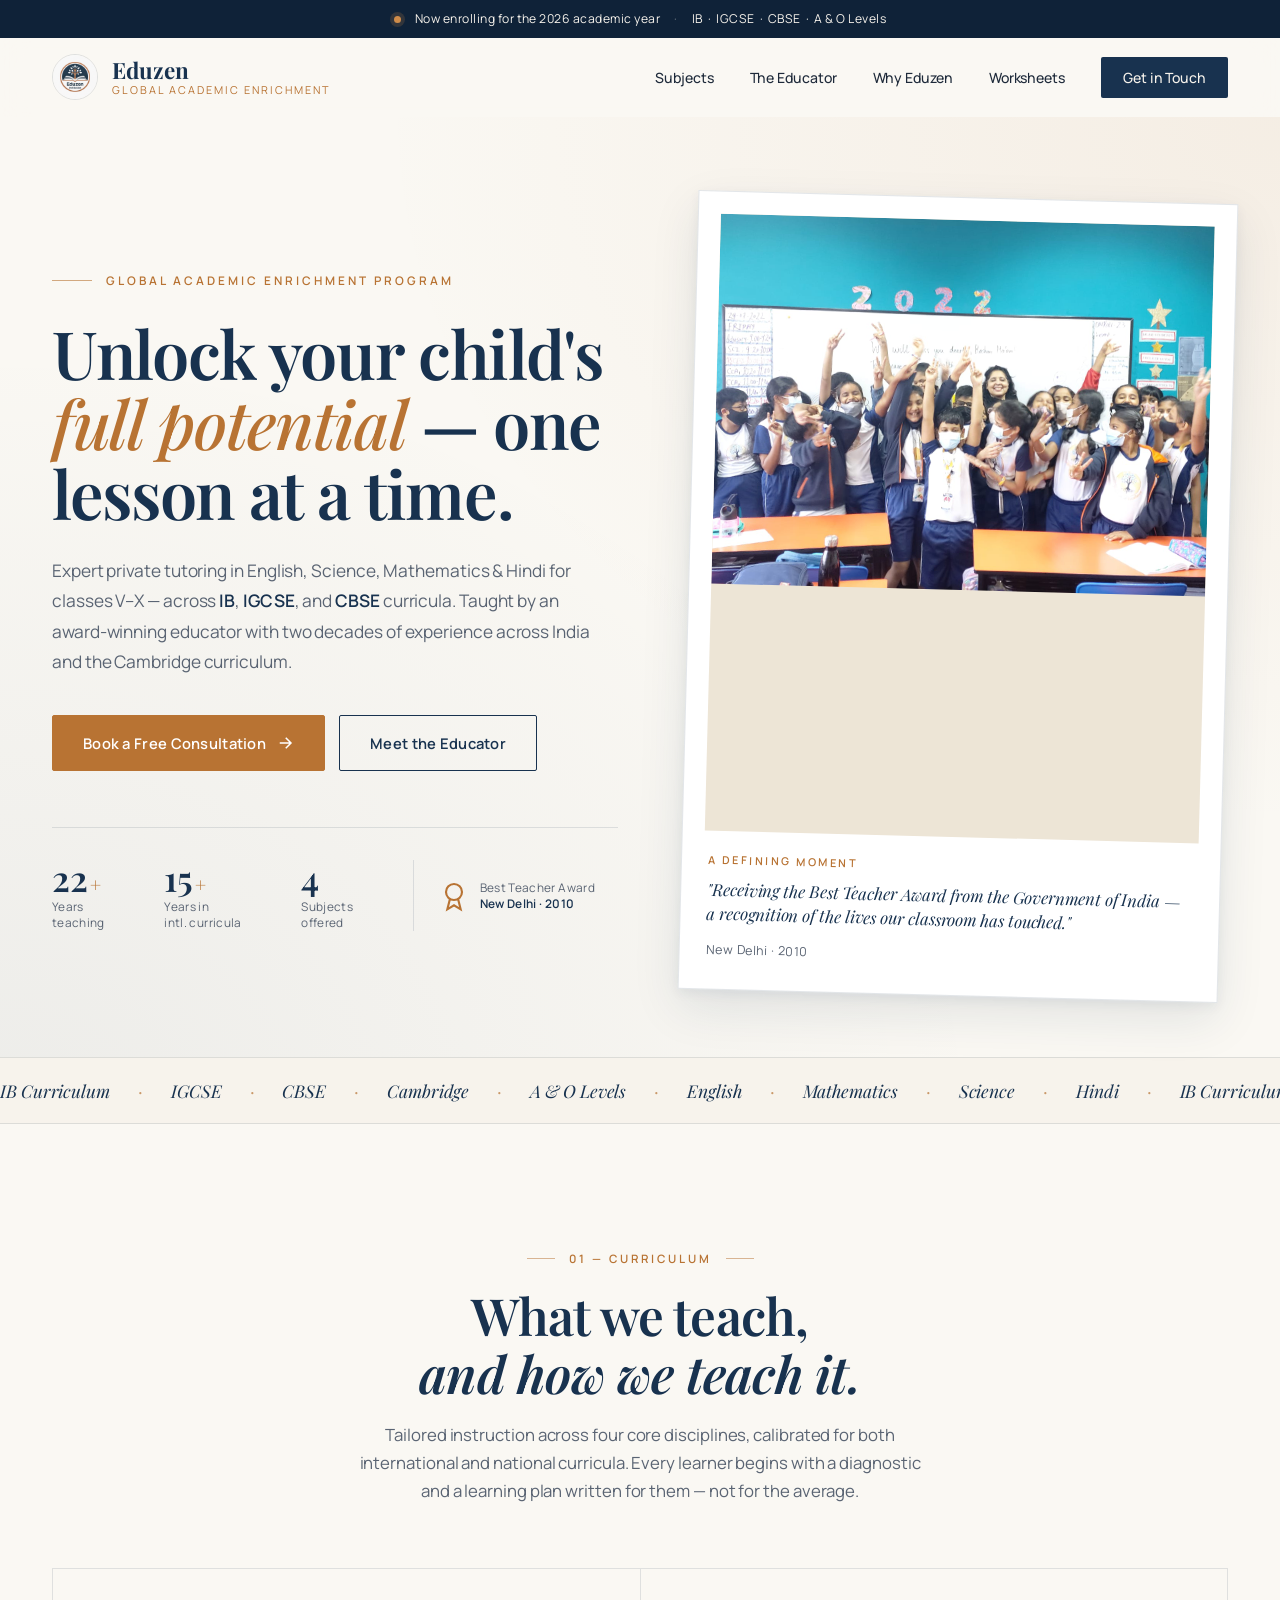
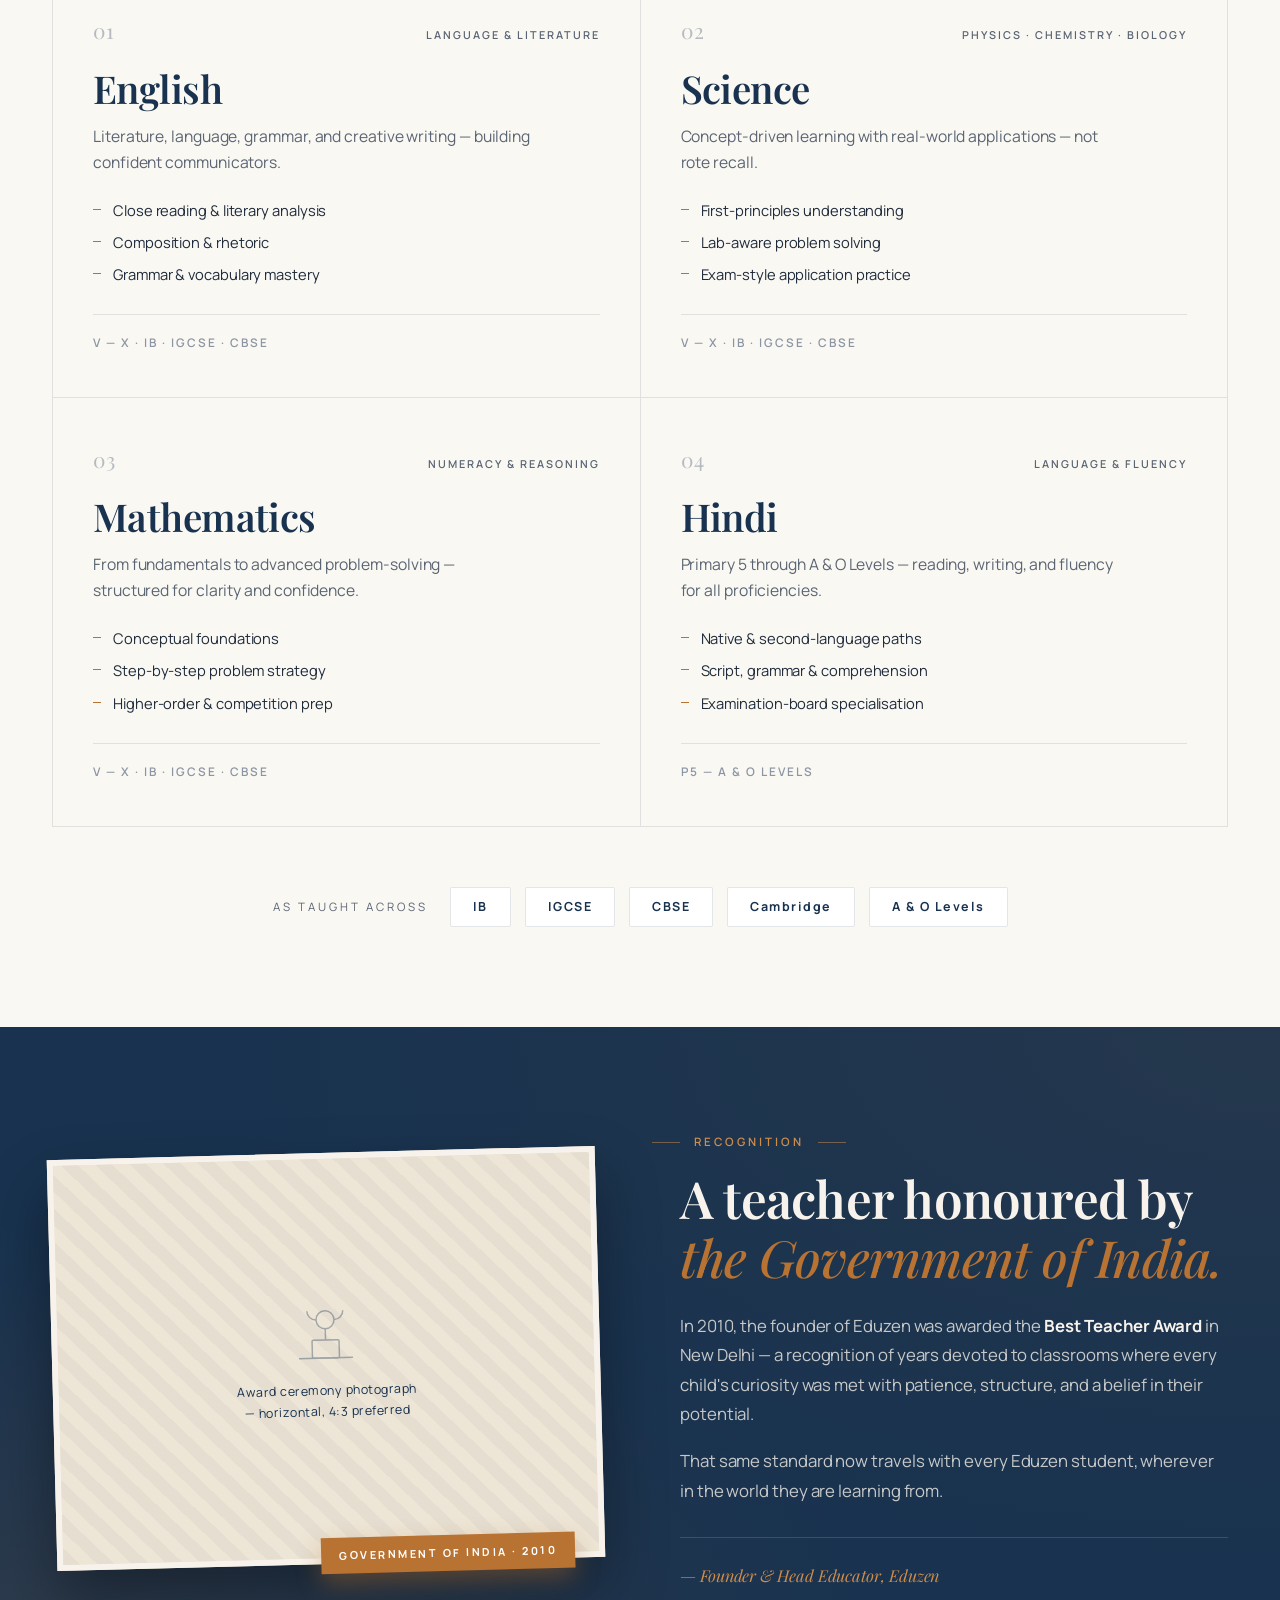
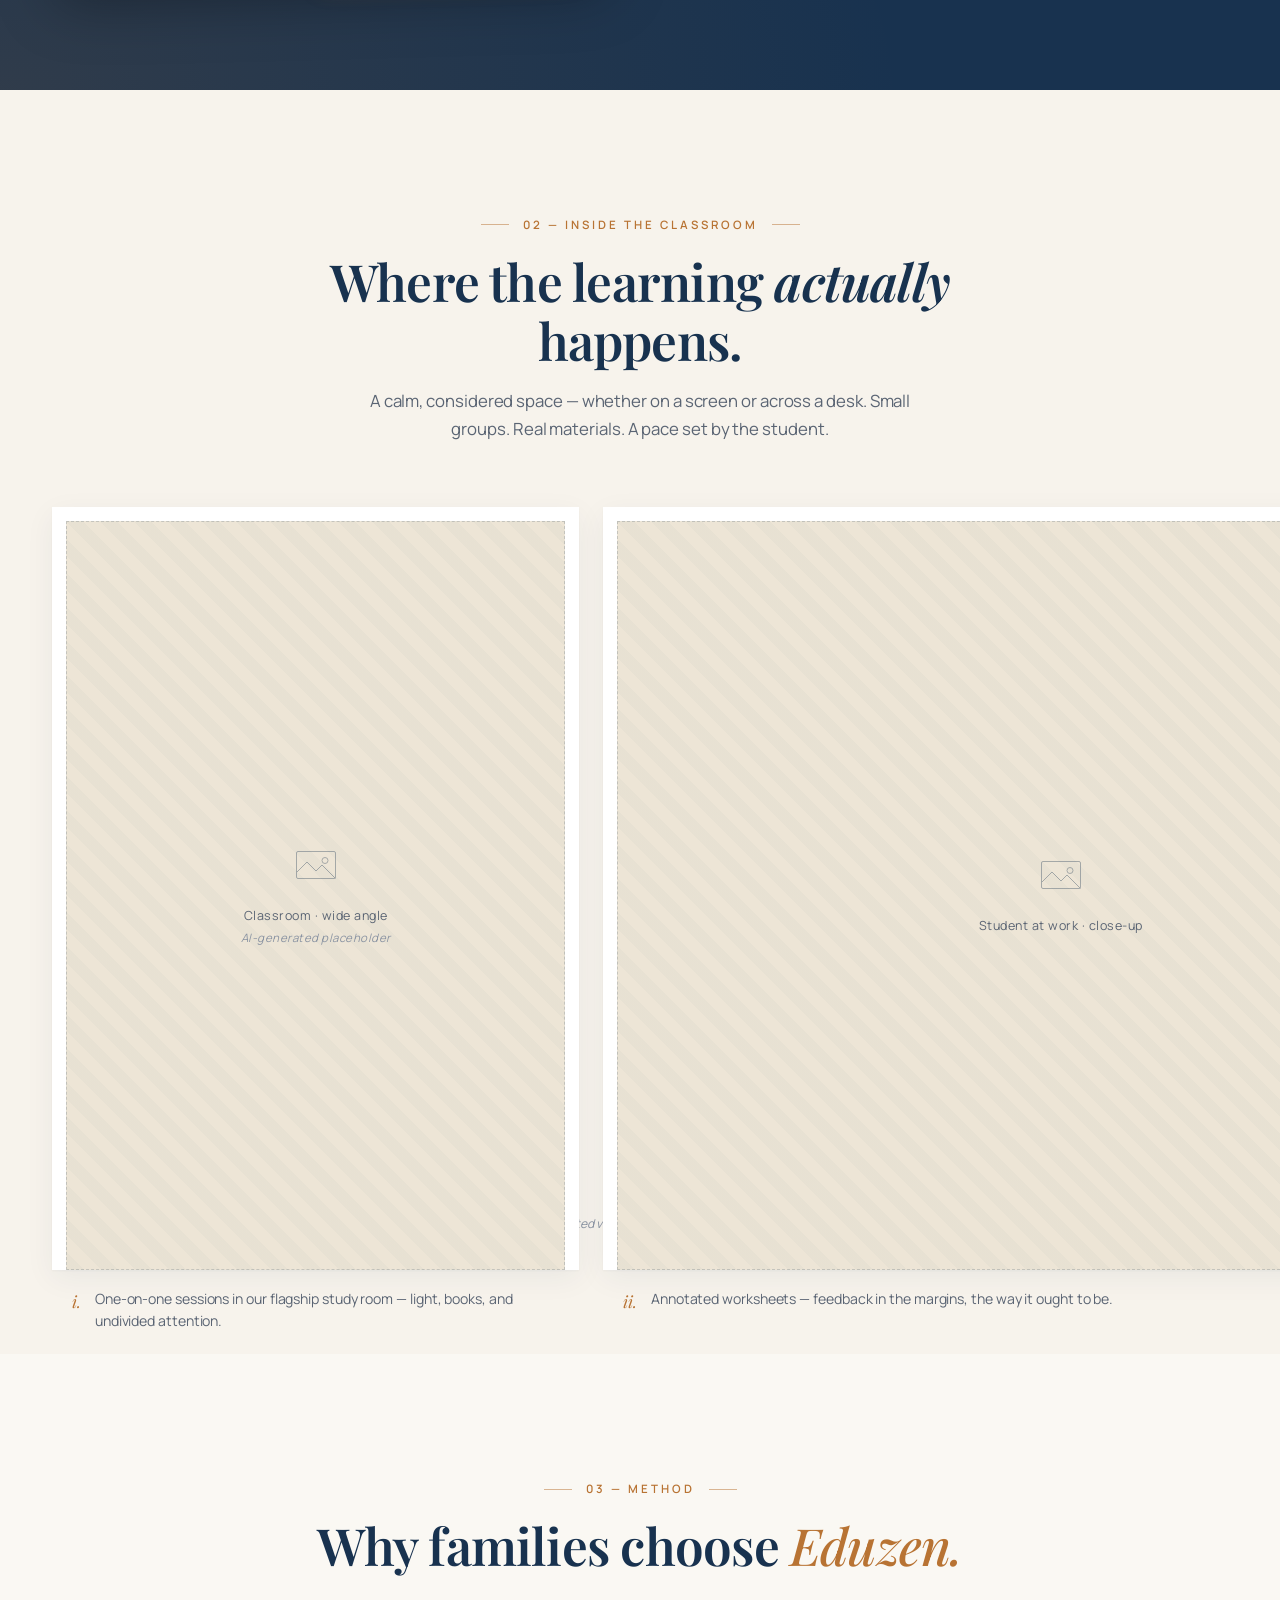
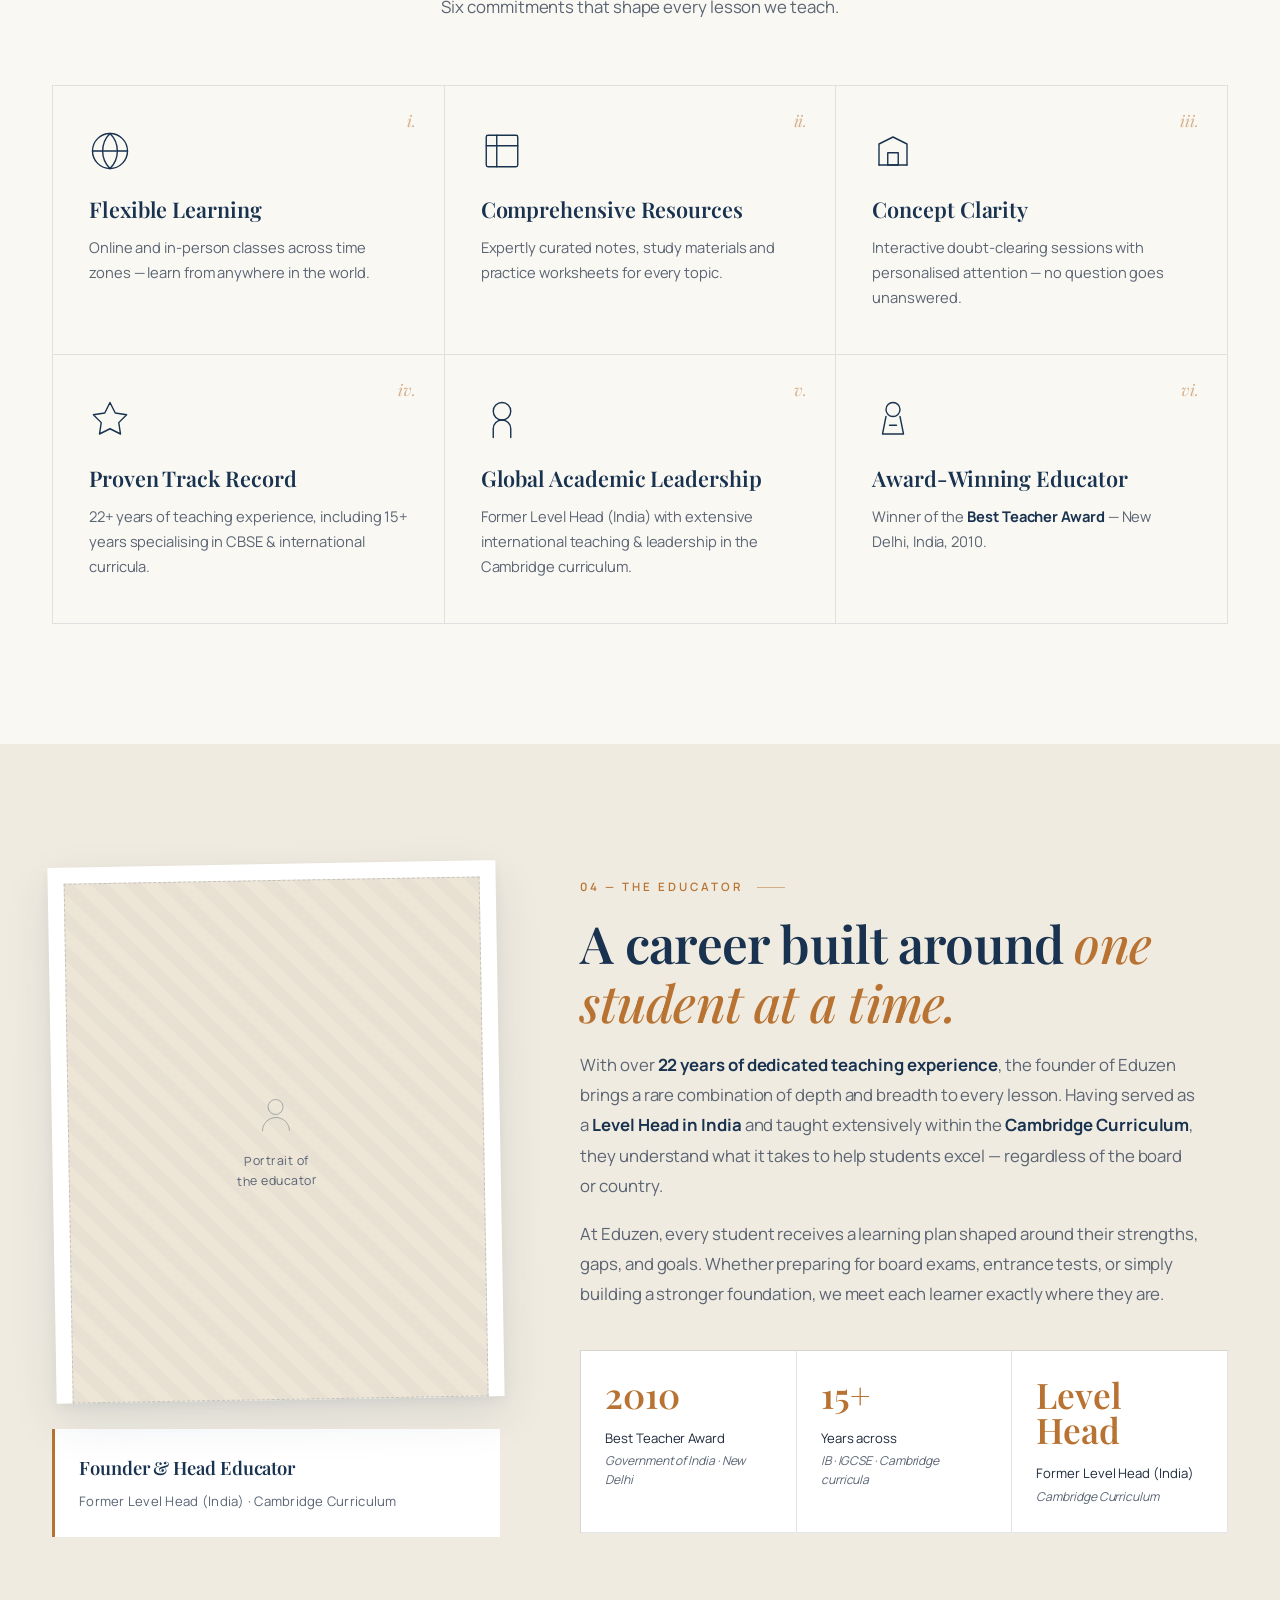
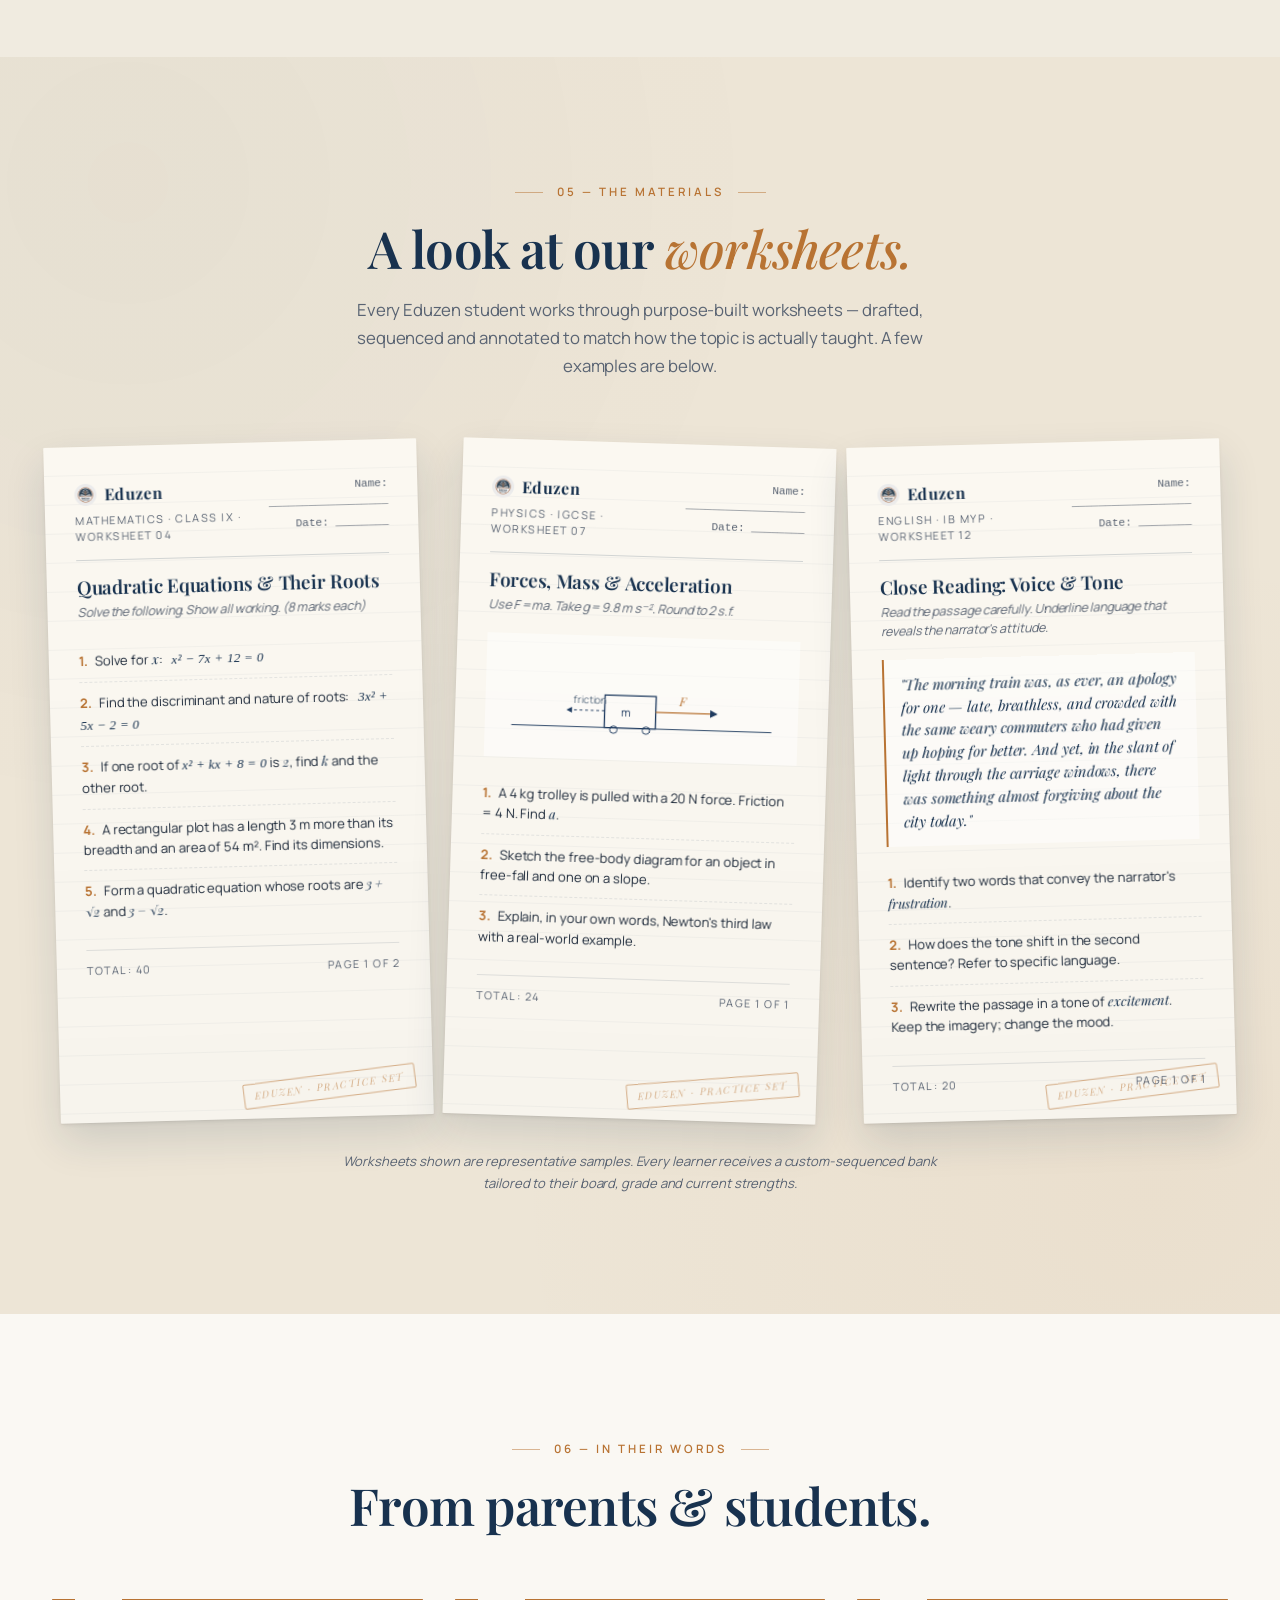
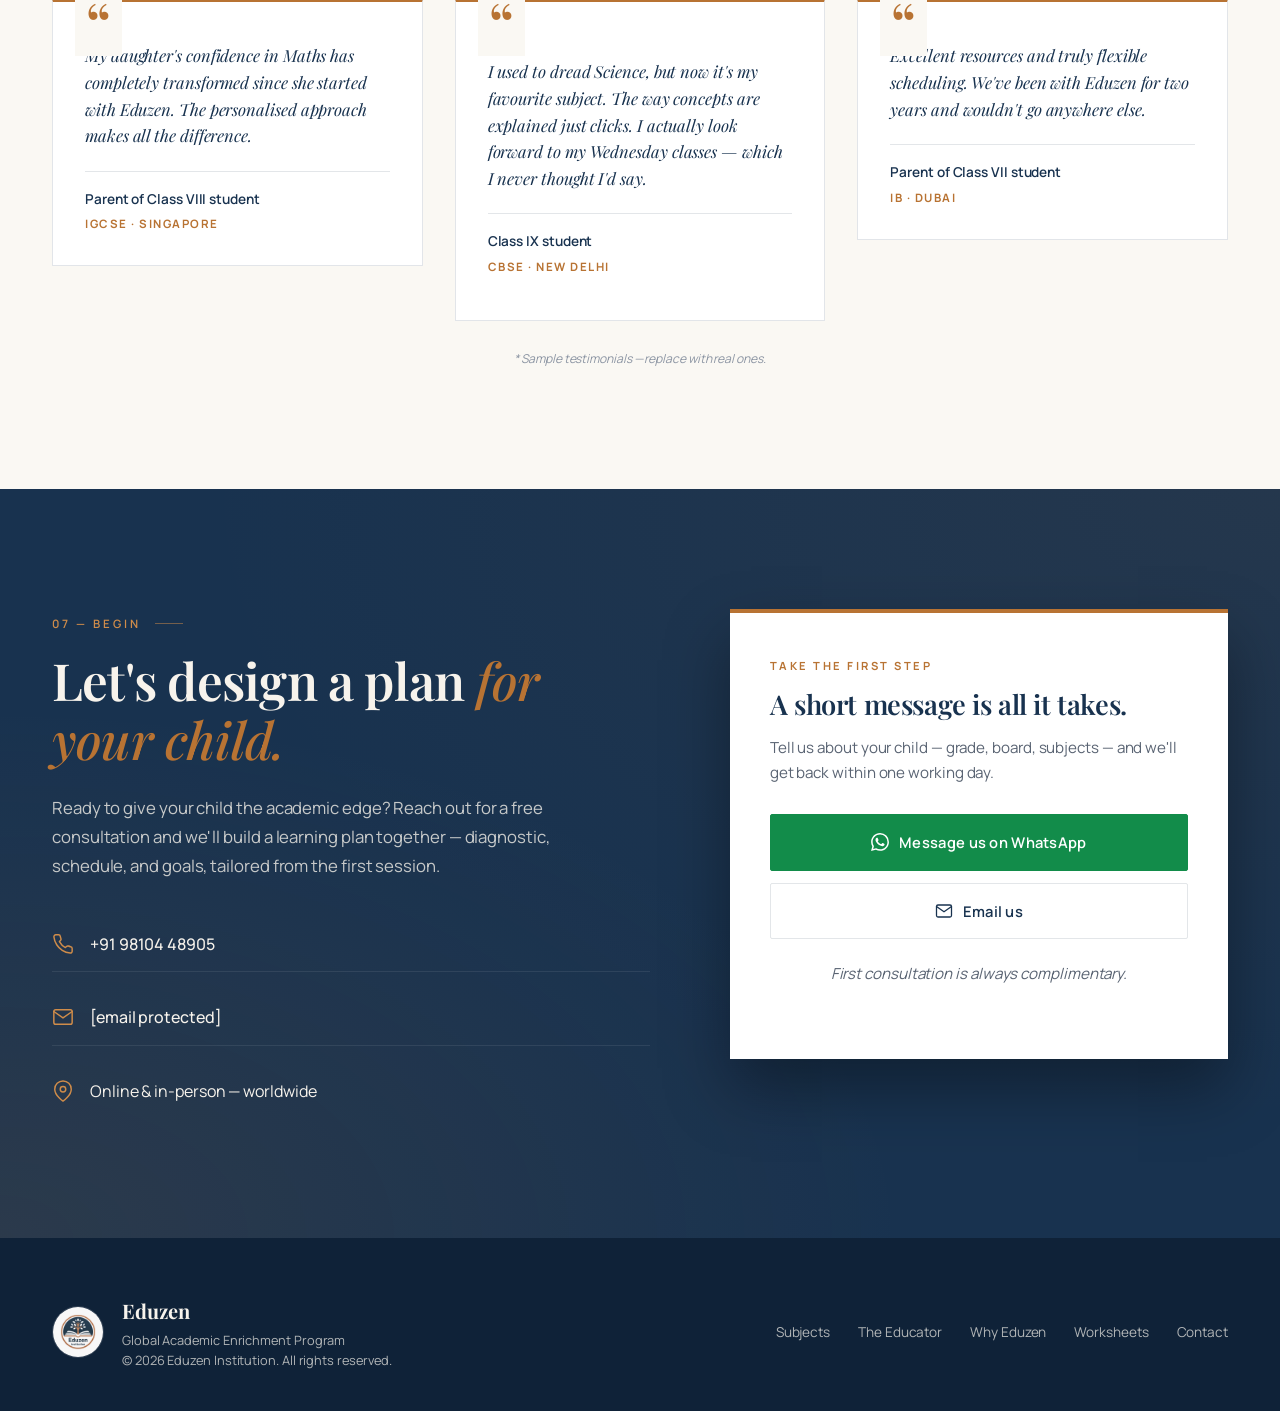
==== Eduzen.html @ c5e0021b "added rich page" ====
<!doctype html>
<html lang="en">
  <head>
    <meta charset="UTF-8" />
    <meta name="viewport" content="width=device-width, initial-scale=1.0" />
    <title>Eduzen — Global Academic Enrichment</title>
    <meta
      name="description"
      content="Eduzen offers expert private tutoring in English, Science, Mathematics & Hindi for classes V–X across IB, IGCSE, and CBSE curricula."
    />
    <link rel="icon" href="eduzen_logo.png" type="image/png" />
    <link rel="preconnect" href="https://fonts.googleapis.com" />
    <link rel="preconnect" href="https://fonts.gstatic.com" crossorigin />
    <link
      href="https://fonts.googleapis.com/css2?family=Playfair+Display:ital,wght@0,400;0,500;0,600;0,700;0,800;1,400;1,500&family=Manrope:wght@300;400;500;600;700;800&display=swap"
      rel="stylesheet"
    />
    <style>
      /* ─── Design Tokens ─── */
      :root {
        --navy: #18324f;
        --navy-d: #0f2238;
        --navy-ink: #122a44;
        --copper: #b87333;
        --copper-l: #cf8c4a;
        --copper-d: #8a5223;
        --ivory: #f7f3ec;
        --cream: #ede5d6;
        --paper: #fbf8f1;
        --bg: #faf8f3;
        --bg-alt: #f0ebe0;
        --text: #1e2a3a;
        --text-m: #5a6473;
        --text-l: #8c95a3;
        --line: rgba(24, 50, 79, 0.12);
        --line-d: rgba(255, 255, 255, 0.14);
        --white: #ffffff;
        --radius: 6px;
        --radius-s: 3px;
        --shadow:
          0 1px 2px rgba(24, 50, 79, 0.04), 0 8px 28px rgba(24, 50, 79, 0.06);
        --shadow-h:
          0 4px 12px rgba(24, 50, 79, 0.06), 0 18px 48px rgba(24, 50, 79, 0.1);
        --transition: 0.3s cubic-bezier(0.4, 0, 0.2, 1);
        --max-w: 1240px;

        --font-serif: "Playfair Display", Georgia, "Times New Roman", serif;
        --font-sans: "Manrope", system-ui, -apple-system, sans-serif;
      }

      /* ─── Reset & Base ─── */
      *,
      *::before,
      *::after {
        box-sizing: border-box;
        margin: 0;
        padding: 0;
      }

      html {
        scroll-behavior: smooth;
        -webkit-text-size-adjust: 100%;
      }

      body {
        font-family: var(--font-sans);
        color: var(--text);
        background: var(--bg);
        line-height: 1.65;
        font-size: 16px;
        -webkit-font-smoothing: antialiased;
        letter-spacing: -0.005em;
        overflow-x: hidden;
      }

      img {
        max-width: 100%;
        display: block;
      }
      a {
        color: inherit;
        text-decoration: none;
      }
      em {
        font-style: italic;
      }

      .container {
        max-width: var(--max-w);
        margin: 0 auto;
        padding: 0 32px;
      }

      /* ─── Typography ─── */
      h1,
      h2,
      h3,
      .serif {
        font-family: var(--font-serif);
        color: var(--navy);
        line-height: 1.15;
        letter-spacing: -0.015em;
        font-weight: 600;
      }

      .accent-serif {
        font-family: var(--font-serif);
        font-style: italic;
        color: var(--copper);
        font-weight: 500;
      }

      .section-head {
        max-width: 720px;
        margin: 0 auto 64px;
        text-align: center;
      }

      .section-kicker {
        display: inline-block;
        font-size: 0.72rem;
        font-weight: 600;
        text-transform: uppercase;
        letter-spacing: 3px;
        color: var(--copper);
        margin-bottom: 18px;
        position: relative;
        padding: 0 14px;
      }
      .section-kicker::before,
      .section-kicker::after {
        content: "";
        position: absolute;
        top: 50%;
        width: 28px;
        height: 1px;
        background: currentColor;
        opacity: 0.5;
      }
      .section-kicker::before {
        right: 100%;
      }
      .section-kicker::after {
        left: 100%;
      }
      .section-kicker.on-dark {
        color: var(--copper-l);
      }

      .section-title {
        font-size: clamp(2rem, 4.2vw, 3.2rem);
        margin-bottom: 18px;
      }
      .section-title.on-dark {
        color: var(--ivory);
      }

      .section-lede {
        color: var(--text-m);
        font-size: 1.05rem;
        max-width: 580px;
        margin: 0 auto;
      }

      /* ─── Buttons ─── */
      .btn {
        display: inline-flex;
        align-items: center;
        justify-content: center;
        gap: 10px;
        padding: 15px 30px;
        border-radius: 2px;
        font-family: var(--font-sans);
        font-weight: 600;
        font-size: 0.92rem;
        letter-spacing: 0.02em;
        transition: var(--transition);
        cursor: pointer;
        border: 1.5px solid transparent;
        text-align: center;
      }

      .btn svg {
        width: 18px;
        height: 18px;
        flex-shrink: 0;
        transition: var(--transition);
      }

      .btn-primary {
        background: var(--copper);
        color: var(--white);
        border-color: var(--copper);
      }
      .btn-primary:hover {
        background: var(--copper-d);
        border-color: var(--copper-d);
        transform: translateY(-2px);
        box-shadow: 0 10px 24px rgba(184, 115, 51, 0.28);
      }
      .btn-primary:hover svg {
        transform: translateX(3px);
      }

      .btn-outline {
        border-color: var(--navy);
        color: var(--navy);
        background: transparent;
      }
      .btn-outline:hover {
        background: var(--navy);
        color: var(--white);
        transform: translateY(-2px);
      }

      .btn-full {
        width: 100%;
      }

      .btn-whatsapp {
        background: #128c4a;
        color: var(--white);
        border-color: #128c4a;
      }
      .btn-whatsapp:hover {
        background: #0b6f3a;
        border-color: #0b6f3a;
        transform: translateY(-2px);
        box-shadow: 0 10px 24px rgba(18, 140, 74, 0.28);
      }

      .btn-email {
        background: transparent;
        color: var(--ivory);
        border-color: rgba(255, 255, 255, 0.32);
      }
      .btn-email:hover {
        background: var(--ivory);
        color: var(--navy);
        border-color: var(--ivory);
      }

      /* ─── Topbar ─── */
      .topbar {
        background: var(--navy-d);
        color: var(--ivory);
        font-size: 0.76rem;
        letter-spacing: 0.04em;
        padding: 9px 0;
        text-align: center;
      }
      .topbar-inner {
        display: flex;
        align-items: center;
        justify-content: center;
        gap: 14px;
        flex-wrap: wrap;
      }
      .topbar-dot {
        display: inline-block;
        width: 7px;
        height: 7px;
        border-radius: 50%;
        background: var(--copper-l);
        box-shadow: 0 0 0 4px rgba(207, 140, 74, 0.18);
        animation: pulse 2.4s ease-in-out infinite;
      }
      @keyframes pulse {
        50% {
          box-shadow: 0 0 0 7px rgba(207, 140, 74, 0.05);
        }
      }
      .topbar-sep {
        opacity: 0.4;
      }

      /* ─── Navbar ─── */
      .navbar {
        position: sticky;
        top: 0;
        z-index: 100;
        padding: 16px 0;
        background: rgba(250, 248, 243, 0.78);
        backdrop-filter: blur(14px);
        -webkit-backdrop-filter: blur(14px);
        border-bottom: 1px solid transparent;
        transition: var(--transition);
      }
      .navbar.scrolled {
        background: rgba(250, 248, 243, 0.94);
        border-bottom-color: var(--line);
        padding: 12px 0;
      }
      .nav-inner {
        display: flex;
        align-items: center;
        justify-content: space-between;
        gap: 24px;
      }
      .nav-logo {
        display: flex;
        align-items: center;
        gap: 14px;
        color: var(--navy);
      }
      .nav-logo img {
        width: 46px;
        height: 46px;
        border-radius: 50%;
        border: 1px solid var(--line);
      }
      .nav-logo-text {
        display: flex;
        flex-direction: column;
        line-height: 1.05;
      }
      .nav-logo-name {
        font-family: var(--font-serif);
        font-weight: 700;
        font-size: 1.4rem;
        color: var(--navy);
      }
      .nav-logo-tag {
        font-size: 0.68rem;
        text-transform: uppercase;
        letter-spacing: 2px;
        color: var(--copper);
        margin-top: 2px;
      }
      .nav-links {
        display: flex;
        align-items: center;
        gap: 36px;
        list-style: none;
      }
      .nav-links a {
        font-size: 0.88rem;
        font-weight: 500;
        color: var(--text);
        transition: var(--transition);
        position: relative;
      }
      .nav-links a:hover {
        color: var(--copper);
      }
      .nav-links a::after {
        content: "";
        position: absolute;
        bottom: -5px;
        left: 0;
        width: 0;
        height: 1px;
        background: var(--copper);
        transition: var(--transition);
      }
      .nav-links a:hover::after {
        width: 100%;
      }

      .nav-cta {
        background: var(--navy);
        color: var(--ivory) !important;
        padding: 11px 22px;
        border-radius: 2px;
      }
      .nav-cta:hover {
        background: var(--copper) !important;
        color: var(--white) !important;
      }
      .nav-cta::after {
        display: none !important;
      }

      .nav-toggle {
        display: none;
        flex-direction: column;
        gap: 5px;
        background: none;
        border: none;
        cursor: pointer;
        padding: 4px;
      }
      .nav-toggle span {
        width: 26px;
        height: 1.5px;
        background: var(--navy);
        transition: var(--transition);
      }
      .nav-toggle.active span:nth-child(1) {
        transform: translateY(7px) rotate(45deg);
      }
      .nav-toggle.active span:nth-child(2) {
        opacity: 0;
      }
      .nav-toggle.active span:nth-child(3) {
        transform: translateY(-7px) rotate(-45deg);
      }

      /* ─── Hero ─── */
      .hero {
        position: relative;
        padding: 80px 0 0;
        background:
          radial-gradient(
            ellipse at 100% 0%,
            rgba(184, 115, 51, 0.08) 0%,
            transparent 50%
          ),
          radial-gradient(
            ellipse at 0% 100%,
            rgba(24, 50, 79, 0.06) 0%,
            transparent 55%
          ),
          var(--bg);
        overflow: hidden;
      }

      .hero-grid {
        display: grid;
        grid-template-columns: 1.05fr 1fr;
        gap: 70px;
        align-items: center;
        padding-bottom: 60px;
      }

      .eyebrow {
        display: inline-flex;
        align-items: center;
        gap: 14px;
        font-size: 0.74rem;
        font-weight: 600;
        text-transform: uppercase;
        letter-spacing: 3px;
        color: var(--copper);
        margin-bottom: 28px;
      }
      .eyebrow-rule {
        display: inline-block;
        width: 40px;
        height: 1px;
        background: var(--copper);
        opacity: 0.6;
      }

      .hero h1 {
        font-size: clamp(2.4rem, 5.2vw, 4.4rem);
        margin-bottom: 28px;
        line-height: 1.05;
        letter-spacing: -0.02em;
      }

      .hero-sub {
        font-size: 1.08rem;
        color: var(--text-m);
        max-width: 540px;
        margin-bottom: 38px;
        line-height: 1.75;
      }
      .hero-sub strong {
        color: var(--navy);
        font-weight: 600;
      }

      .hero-actions {
        display: flex;
        gap: 14px;
        flex-wrap: wrap;
        margin-bottom: 56px;
      }

      .hero-meta {
        display: grid;
        grid-template-columns: repeat(4, auto);
        gap: 36px;
        padding-top: 32px;
        border-top: 1px solid var(--line);
      }
      .meta-item {
        display: flex;
        flex-direction: column;
        gap: 4px;
      }
      .meta-num {
        font-family: var(--font-serif);
        font-size: 2.2rem;
        font-weight: 600;
        color: var(--navy);
        line-height: 1;
        display: flex;
        align-items: baseline;
      }
      .meta-plus {
        font-size: 1.2rem;
        color: var(--copper);
        margin-left: 2px;
      }
      .meta-label {
        font-size: 0.74rem;
        color: var(--text-m);
        letter-spacing: 0.03em;
        line-height: 1.35;
      }
      .meta-label strong {
        color: var(--navy);
        font-weight: 600;
      }

      .meta-award {
        flex-direction: row;
        align-items: center;
        gap: 10px;
        padding-left: 24px;
        border-left: 1px solid var(--line);
      }
      .meta-award svg {
        width: 32px;
        height: 32px;
        color: var(--copper);
        flex-shrink: 0;
      }

      /* Hero feature card */
      .hero-feature {
        position: relative;
      }

      .hero-feature-card {
        position: relative;
        background: var(--white);
        padding: 22px 22px 28px;
        box-shadow: var(--shadow-h);
        transform: rotate(1.5deg);
        transition: transform 0.5s ease;
        border: 1px solid var(--line);
      }
      .hero-feature-card:hover {
        transform: rotate(0deg);
      }

      .feature-photo {
        aspect-ratio: 4/5;
        background: var(--cream);
        overflow: hidden;
        margin-bottom: 20px;
        position: relative;
      }

      .feature-caption {
        padding: 0 4px;
      }
      .caption-label {
        display: block;
        font-size: 0.68rem;
        text-transform: uppercase;
        letter-spacing: 2.5px;
        color: var(--copper);
        margin-bottom: 8px;
        font-weight: 600;
      }
      .feature-caption p {
        font-family: var(--font-serif);
        font-size: 1.04rem;
        line-height: 1.45;
        color: var(--navy);
        font-style: italic;
        margin-bottom: 10px;
      }
      .caption-byline {
        font-size: 0.78rem;
        color: var(--text-m);
        letter-spacing: 0.04em;
      }

      .hero-watermark {
        position: absolute;
        bottom: -40px;
        right: -20px;
        width: 130px;
        opacity: 0.07;
        z-index: -1;
        border-radius: 50%;
      }

      /* Marquee */
      .hero-marquee {
        border-top: 1px solid var(--line);
        border-bottom: 1px solid var(--line);
        background: var(--ivory);
        padding: 18px 0;
        overflow: hidden;
      }
      .marquee-track {
        display: flex;
        align-items: center;
        gap: 28px;
        white-space: nowrap;
        animation: marquee 38s linear infinite;
        font-family: var(--font-serif);
        font-size: 1.1rem;
        color: var(--navy);
        font-style: italic;
      }
      .marquee-track span:nth-child(even) {
        color: var(--copper);
        opacity: 0.7;
        font-style: normal;
      }
      @keyframes marquee {
        from {
          transform: translateX(0);
        }
        to {
          transform: translateX(-50%);
        }
      }

      /* Image placeholders */
      .img-placeholder {
        width: 100%;
        height: 100%;
        display: flex;
        flex-direction: column;
        align-items: center;
        justify-content: center;
        gap: 14px;
        background:
          repeating-linear-gradient(
            45deg,
            rgba(24, 50, 79, 0.025) 0 12px,
            transparent 12px 24px
          ),
          var(--cream);
        color: var(--text-m);
        font-size: 0.78rem;
        text-align: center;
        letter-spacing: 0.04em;
        padding: 24px;
        border: 1px dashed rgba(24, 50, 79, 0.18);
      }
      .img-placeholder svg {
        width: 48px;
        height: 48px;
        color: var(--navy);
        opacity: 0.35;
      }
      .img-placeholder em {
        display: block;
        font-size: 0.72rem;
        color: var(--text-l);
        margin-top: 2px;
      }
      .img-placeholder-large svg {
        width: 72px;
        height: 72px;
      }
      .img-placeholder-portrait {
        aspect-ratio: 4/5;
      }

      /* ─── Subjects ─── */
      .subjects {
        padding: 120px 0 100px;
      }

      .subject-grid {
        display: grid;
        grid-template-columns: repeat(2, 1fr);
        gap: 0;
        border-top: 1px solid var(--line);
        border-left: 1px solid var(--line);
        margin-bottom: 60px;
      }

      .subject-card {
        padding: 44px 40px;
        border-right: 1px solid var(--line);
        border-bottom: 1px solid var(--line);
        background: var(--bg);
        transition: var(--transition);
        position: relative;
      }
      .subject-card:hover {
        background: var(--white);
      }
      .subject-card:hover .subject-num {
        color: var(--copper);
        transform: translateY(-2px);
      }

      .subject-head {
        display: flex;
        align-items: baseline;
        justify-content: space-between;
        gap: 16px;
        margin-bottom: 18px;
      }
      .subject-num {
        font-family: var(--font-serif);
        font-size: 1.3rem;
        color: var(--navy);
        opacity: 0.3;
        letter-spacing: 0.05em;
        transition: var(--transition);
      }
      .subject-tag {
        font-size: 0.68rem;
        text-transform: uppercase;
        letter-spacing: 2px;
        color: var(--text-m);
        font-weight: 600;
      }

      .subject-card h3 {
        font-size: clamp(1.8rem, 3vw, 2.4rem);
        margin-bottom: 14px;
      }

      .subject-card > p {
        color: var(--text-m);
        font-size: 0.98rem;
        margin-bottom: 22px;
        max-width: 440px;
      }

      .subject-bullets {
        list-style: none;
        margin-bottom: 28px;
      }
      .subject-bullets li {
        position: relative;
        padding-left: 20px;
        margin-bottom: 8px;
        font-size: 0.92rem;
        color: var(--text);
      }
      .subject-bullets li::before {
        content: "";
        position: absolute;
        left: 0;
        top: 11px;
        width: 8px;
        height: 1px;
        background: var(--copper);
      }

      .subject-foot {
        font-size: 0.74rem;
        text-transform: uppercase;
        letter-spacing: 2px;
        color: var(--text-l);
        padding-top: 18px;
        border-top: 1px solid var(--line);
        font-weight: 600;
      }

      .curricula-strip {
        display: flex;
        align-items: center;
        justify-content: center;
        gap: 14px;
        flex-wrap: wrap;
      }
      .strip-label {
        font-size: 0.72rem;
        text-transform: uppercase;
        letter-spacing: 3px;
        color: var(--text-m);
        margin-right: 8px;
      }
      .curricula-badge {
        display: inline-block;
        padding: 9px 22px;
        font-size: 0.78rem;
        font-weight: 700;
        color: var(--navy);
        background: var(--white);
        border: 1px solid var(--line);
        letter-spacing: 1.5px;
        border-radius: 2px;
      }

      /* ─── Award Banner ─── */
      .award-banner {
        background: var(--navy);
        color: var(--ivory);
        padding: 100px 0;
        position: relative;
        overflow: hidden;
      }
      .award-banner::before {
        content: "";
        position: absolute;
        inset: 0;
        background:
          radial-gradient(
            ellipse at 0% 100%,
            rgba(184, 115, 51, 0.15) 0%,
            transparent 50%
          ),
          radial-gradient(
            ellipse at 100% 0%,
            rgba(184, 115, 51, 0.08) 0%,
            transparent 60%
          );
        pointer-events: none;
      }

      .award-grid {
        position: relative;
        display: grid;
        grid-template-columns: 1fr 1fr;
        gap: 80px;
        align-items: center;
      }

      .award-photo {
        position: relative;
        aspect-ratio: 4/3;
        background: var(--cream);
        border: 6px solid var(--ivory);
        box-shadow: 0 30px 60px rgba(0, 0, 0, 0.35);
        transform: rotate(-1.5deg);
        transition: transform 0.5s ease;
      }
      .award-photo:hover {
        transform: rotate(0);
      }

      .award-photo .img-placeholder {
        background:
          repeating-linear-gradient(
            45deg,
            rgba(24, 50, 79, 0.04) 0 12px,
            transparent 12px 24px
          ),
          var(--cream);
        border: none;
        color: var(--navy);
        opacity: 1;
      }

      .photo-tag {
        position: absolute;
        bottom: -16px;
        right: 24px;
        background: var(--copper);
        color: var(--white);
        font-size: 0.68rem;
        text-transform: uppercase;
        letter-spacing: 2.5px;
        padding: 9px 18px;
        font-weight: 700;
        box-shadow: 0 10px 24px rgba(184, 115, 51, 0.4);
      }

      .award-text .section-title {
        margin-bottom: 24px;
      }
      .award-text p {
        color: rgba(247, 243, 236, 0.78);
        font-size: 1.05rem;
        line-height: 1.75;
        margin-bottom: 18px;
        max-width: 540px;
      }
      .award-text strong {
        color: var(--ivory);
      }

      .award-signature {
        margin-top: 32px;
        padding-top: 24px;
        border-top: 1px solid rgba(255, 255, 255, 0.14);
      }
      .sig-line {
        font-family: var(--font-serif);
        font-style: italic;
        color: var(--copper-l);
        font-size: 1.02rem;
      }

      /* ─── Environments / Gallery ─── */
      .environments {
        padding: 120px 0;
        background: var(--ivory);
      }

      .env-gallery {
        display: grid;
        grid-template-columns: 1.4fr 1fr 1fr;
        grid-template-rows: auto;
        gap: 24px;
        margin-bottom: 28px;
      }

      .env-card {
        background: var(--white);
        padding: 14px 14px 0;
        box-shadow: var(--shadow);
        transition: var(--transition);
      }
      .env-card:hover {
        transform: translateY(-4px);
        box-shadow: var(--shadow-h);
      }
      .env-card .img-placeholder {
        aspect-ratio: 4/3;
      }
      .env-card-tall .img-placeholder {
        aspect-ratio: 3/4;
      }

      .env-card figcaption {
        display: flex;
        gap: 14px;
        padding: 18px 6px 22px;
      }
      .fig-num {
        font-family: var(--font-serif);
        font-style: italic;
        color: var(--copper);
        font-size: 1.05rem;
        flex-shrink: 0;
      }
      .fig-text {
        font-size: 0.88rem;
        color: var(--text-m);
        line-height: 1.55;
      }

      /* ─── Why Us ─── */
      .why-us {
        padding: 120px 0;
      }

      .features-grid {
        display: grid;
        grid-template-columns: repeat(3, 1fr);
        gap: 0;
        border-top: 1px solid var(--line);
        border-left: 1px solid var(--line);
      }

      .feature {
        position: relative;
        padding: 44px 36px;
        border-right: 1px solid var(--line);
        border-bottom: 1px solid var(--line);
        transition: var(--transition);
        background: var(--bg);
      }
      .feature:hover {
        background: var(--white);
      }
      .feature:hover .feature-icon {
        color: var(--copper);
        transform: translateY(-2px);
      }

      .feature-no {
        position: absolute;
        top: 22px;
        right: 28px;
        font-family: var(--font-serif);
        font-style: italic;
        font-size: 1rem;
        color: var(--copper);
        opacity: 0.55;
      }

      .feature-icon {
        width: 42px;
        height: 42px;
        color: var(--navy);
        margin-bottom: 24px;
        transition: var(--transition);
      }

      .feature h4 {
        font-family: var(--font-serif);
        font-weight: 600;
        font-size: 1.35rem;
        color: var(--navy);
        margin-bottom: 12px;
        line-height: 1.25;
      }

      .feature p {
        font-size: 0.92rem;
        color: var(--text-m);
        line-height: 1.7;
      }
      .feature p strong {
        color: var(--navy);
      }

      /* ─── Educator ─── */
      .educator {
        padding: 120px 0;
        background: var(--bg-alt);
      }

      .educator-grid {
        display: grid;
        grid-template-columns: 0.9fr 1.3fr;
        gap: 80px;
        align-items: start;
      }

      .educator-portrait {
        position: sticky;
        top: 120px;
      }

      .portrait-frame {
        background: var(--white);
        padding: 16px 16px 0;
        box-shadow: var(--shadow-h);
        transform: rotate(-1deg);
        transition: transform 0.5s ease;
      }
      .portrait-frame:hover {
        transform: rotate(0);
      }

      .portrait-meta {
        margin-top: 28px;
        padding: 24px;
        background: var(--white);
        border-left: 3px solid var(--copper);
      }
      .meta-name {
        display: block;
        font-family: var(--font-serif);
        font-size: 1.15rem;
        color: var(--navy);
        font-weight: 600;
        margin-bottom: 4px;
      }
      .meta-role {
        font-size: 0.82rem;
        color: var(--text-m);
        letter-spacing: 0.02em;
      }

      .educator-text {
        padding-top: 8px;
      }
      .educator-text .section-kicker {
        padding-left: 0;
        margin-left: 0;
      }
      .educator-text .section-kicker::before {
        display: none;
      }
      .educator-text .section-title {
        text-align: left;
      }
      .educator-text p {
        color: var(--text-m);
        font-size: 1.05rem;
        line-height: 1.8;
        margin-bottom: 18px;
        max-width: 620px;
      }
      .educator-text strong {
        color: var(--navy);
      }

      .educator-credentials {
        display: grid;
        grid-template-columns: repeat(3, 1fr);
        gap: 0;
        margin-top: 40px;
        border-top: 1px solid var(--line);
        border-left: 1px solid var(--line);
      }
      .cred {
        padding: 26px 24px;
        border-right: 1px solid var(--line);
        border-bottom: 1px solid var(--line);
        background: var(--white);
      }
      .cred-year {
        display: block;
        font-family: var(--font-serif);
        font-size: 2.2rem;
        color: var(--copper);
        line-height: 1;
        margin-bottom: 12px;
        font-weight: 600;
      }
      .cred-text {
        font-size: 0.82rem;
        color: var(--text);
        line-height: 1.5;
      }
      .cred-text em {
        display: block;
        color: var(--text-m);
        margin-top: 2px;
        font-size: 0.76rem;
      }

      /* ─── Worksheets ─── */
      .worksheets {
        padding: 120px 0;
        background: var(--cream);
        position: relative;
        overflow: hidden;
      }
      .worksheets::before {
        content: "";
        position: absolute;
        inset: 0;
        background:
          radial-gradient(
            circle at 10% 10%,
            rgba(24, 50, 79, 0.03) 0%,
            transparent 40%
          ),
          radial-gradient(
            circle at 90% 90%,
            rgba(184, 115, 51, 0.05) 0%,
            transparent 40%
          );
        pointer-events: none;
      }

      .worksheet-stage {
        position: relative;
        display: grid;
        grid-template-columns: 1fr 1fr 1fr;
        gap: 28px;
        margin-bottom: 32px;
        z-index: 1;
      }

      .paper {
        background: var(--paper);
        padding: 36px 30px 28px;
        box-shadow:
          0 1px 1px rgba(0, 0, 0, 0.04),
          0 2px 4px rgba(0, 0, 0, 0.06),
          0 18px 40px rgba(24, 50, 79, 0.14);
        position: relative;
        color: var(--navy-ink);
        font-size: 0.82rem;
        line-height: 1.5;
        transition:
          transform 0.4s ease,
          box-shadow 0.4s ease;
        border-radius: 1px;
      }
      .paper::before {
        content: "";
        position: absolute;
        inset: 0;
        background:
          linear-gradient(180deg, transparent 0%, rgba(0, 0, 0, 0.015) 100%),
          repeating-linear-gradient(
            180deg,
            transparent 0 28px,
            rgba(24, 50, 79, 0.04) 28px 29px
          );
        pointer-events: none;
      }
      .paper-rotate-l {
        transform: rotate(-1.5deg);
      }
      .paper-rotate-r {
        transform: rotate(1.8deg);
      }
      .paper:hover {
        transform: rotate(0) translateY(-6px);
        box-shadow:
          0 2px 4px rgba(0, 0, 0, 0.06),
          0 24px 56px rgba(24, 50, 79, 0.22);
        z-index: 2;
      }

      .paper-head {
        display: flex;
        justify-content: space-between;
        align-items: flex-start;
        gap: 12px;
        padding-bottom: 14px;
        margin-bottom: 16px;
        border-bottom: 1px solid rgba(24, 50, 79, 0.18);
        position: relative;
        z-index: 1;
      }
      .paper-head-l {
        display: flex;
        flex-direction: column;
        gap: 6px;
      }
      .paper-brand {
        display: flex;
        align-items: center;
        gap: 8px;
      }
      .paper-brand img {
        width: 22px;
        height: 22px;
        border-radius: 50%;
        filter: contrast(0.9);
      }
      .paper-brand span {
        font-family: var(--font-serif);
        font-weight: 700;
        font-size: 1rem;
        color: var(--navy);
        letter-spacing: 0.02em;
      }
      .paper-meta {
        font-size: 0.68rem;
        text-transform: uppercase;
        letter-spacing: 1.5px;
        color: var(--text-m);
      }
      .paper-head-r {
        display: flex;
        flex-direction: column;
        gap: 4px;
        font-size: 0.7rem;
        color: var(--text-m);
        text-align: right;
        font-family: "Courier New", monospace;
      }

      .paper-title {
        font-family: var(--font-serif);
        font-size: 1.18rem;
        color: var(--navy);
        margin-bottom: 6px;
        position: relative;
        z-index: 1;
      }
      .paper-intro {
        font-size: 0.78rem;
        color: var(--text-m);
        margin-bottom: 18px;
        font-style: italic;
        position: relative;
        z-index: 1;
      }

      .paper-questions {
        list-style: none;
        position: relative;
        z-index: 1;
      }
      .paper-questions li {
        padding: 10px 0;
        border-bottom: 1px dashed rgba(24, 50, 79, 0.1);
        font-size: 0.82rem;
        line-height: 1.55;
        color: var(--text);
      }
      .paper-questions li:last-child {
        border-bottom: none;
      }
      .paper-questions strong {
        color: var(--copper);
        margin-right: 4px;
      }
      .paper-questions em {
        font-family: var(--font-serif);
        font-style: italic;
        color: var(--navy);
      }
      .eq {
        font-family: "Cambria Math", "Times New Roman", serif;
        font-style: italic;
        color: var(--navy);
        letter-spacing: 0.02em;
      }

      .paper-passage {
        font-family: var(--font-serif);
        font-style: italic;
        font-size: 0.92rem;
        line-height: 1.55;
        color: var(--navy);
        padding: 14px 16px;
        margin-bottom: 16px;
        background: rgba(255, 255, 255, 0.5);
        border-left: 2px solid var(--copper);
        position: relative;
        z-index: 1;
      }

      .paper-diagram {
        margin-bottom: 16px;
        padding: 8px;
        background: rgba(255, 255, 255, 0.5);
        position: relative;
        z-index: 1;
      }
      .paper-diagram svg {
        width: 100%;
        height: auto;
      }

      .paper-foot {
        display: flex;
        justify-content: space-between;
        margin-top: 18px;
        padding-top: 12px;
        border-top: 1px solid rgba(24, 50, 79, 0.12);
        font-size: 0.68rem;
        color: var(--text-m);
        text-transform: uppercase;
        letter-spacing: 1.5px;
        position: relative;
        z-index: 1;
      }

      .paper-stamp {
        position: absolute;
        bottom: 18px;
        right: 18px;
        font-family: var(--font-serif);
        font-style: italic;
        font-size: 0.62rem;
        color: var(--copper);
        border: 1.5px solid var(--copper);
        padding: 4px 10px;
        border-radius: 2px;
        letter-spacing: 1.5px;
        text-transform: uppercase;
        opacity: 0.55;
        transform: rotate(-6deg);
        pointer-events: none;
      }

      .worksheet-note {
        position: relative;
        text-align: center;
        font-size: 0.82rem;
        color: var(--text-m);
        font-style: italic;
        max-width: 620px;
        margin: 24px auto 0;
        z-index: 1;
      }

      /* ─── Testimonials ─── */
      .testimonials {
        padding: 120px 0;
      }

      .testimonial-grid {
        display: grid;
        grid-template-columns: repeat(3, 1fr);
        gap: 32px;
        align-items: start;
      }

      .testimonial-card {
        position: relative;
        background: var(--white);
        padding: 40px 32px 32px;
        border: 1px solid var(--line);
        border-top: 3px solid var(--copper);
      }
      .testimonial-tall {
        padding-top: 56px;
        padding-bottom: 44px;
      }

      .quote-mark {
        position: absolute;
        top: -10px;
        left: 22px;
        font-family: var(--font-serif);
        font-size: 4rem;
        color: var(--copper);
        background: var(--bg);
        line-height: 1;
        padding: 0 10px;
      }

      .testimonial-card p {
        font-family: var(--font-serif);
        font-style: italic;
        font-size: 1.04rem;
        color: var(--navy);
        line-height: 1.6;
        margin-bottom: 22px;
      }

      .testimonial-card footer {
        display: flex;
        flex-direction: column;
        gap: 4px;
        padding-top: 16px;
        border-top: 1px solid var(--line);
      }
      .testimonial-card footer strong {
        font-size: 0.85rem;
        color: var(--navy);
        font-weight: 600;
      }
      .testimonial-card footer span {
        font-size: 0.72rem;
        color: var(--copper);
        font-weight: 700;
        letter-spacing: 1.5px;
        text-transform: uppercase;
      }

      .placeholder-note {
        text-align: center;
        font-size: 0.76rem;
        color: var(--text-l);
        margin-top: 28px;
        font-style: italic;
      }

      /* ─── Contact ─── */
      .contact {
        padding: 120px 0;
        background: var(--navy);
        color: var(--ivory);
        position: relative;
        overflow: hidden;
      }
      .contact::before {
        content: "";
        position: absolute;
        inset: 0;
        background:
          radial-gradient(
            ellipse at 0% 100%,
            rgba(184, 115, 51, 0.12) 0%,
            transparent 50%
          ),
          radial-gradient(
            ellipse at 100% 0%,
            rgba(184, 115, 51, 0.08) 0%,
            transparent 60%
          );
        pointer-events: none;
      }

      .contact-grid {
        position: relative;
        display: grid;
        grid-template-columns: 1.2fr 1fr;
        gap: 80px;
        align-items: start;
      }

      .contact-text .section-kicker {
        padding-left: 0;
      }
      .contact-text .section-kicker::before {
        display: none;
      }
      .contact-text .section-title {
        text-align: left;
        margin-bottom: 24px;
      }
      .contact-text p {
        color: rgba(247, 243, 236, 0.78);
        font-size: 1.05rem;
        line-height: 1.75;
        margin-bottom: 36px;
        max-width: 520px;
      }

      .contact-details {
        list-style: none;
        display: flex;
        flex-direction: column;
        gap: 18px;
      }
      .contact-details li {
        display: flex;
        align-items: center;
        gap: 16px;
        padding: 14px 0;
        border-bottom: 1px solid rgba(255, 255, 255, 0.08);
        font-size: 1rem;
      }
      .contact-details li:last-child {
        border-bottom: none;
      }
      .contact-details svg {
        width: 22px;
        height: 22px;
        color: var(--copper-l);
        flex-shrink: 0;
      }
      .contact-details a {
        color: var(--ivory);
        font-weight: 500;
        transition: var(--transition);
      }
      .contact-details a:hover {
        color: var(--copper-l);
      }

      .contact-card {
        background: var(--white);
        color: var(--text);
        padding: 44px 40px;
        box-shadow: 0 30px 60px rgba(0, 0, 0, 0.35);
        border-top: 4px solid var(--copper);
        position: relative;
      }
      .card-eyebrow {
        display: block;
        font-size: 0.7rem;
        font-weight: 700;
        text-transform: uppercase;
        letter-spacing: 2.5px;
        color: var(--copper);
        margin-bottom: 14px;
      }
      .contact-card h3 {
        font-size: 1.7rem;
        margin-bottom: 14px;
      }
      .contact-card > p {
        font-size: 0.95rem;
        color: var(--text-m);
        line-height: 1.7;
        margin-bottom: 28px;
      }
      .contact-cta-buttons {
        display: flex;
        flex-direction: column;
        gap: 12px;
        margin-bottom: 22px;
      }
      .contact-card .btn-email {
        color: var(--navy);
        border-color: var(--line);
      }
      .contact-card .btn-email:hover {
        background: var(--navy);
        color: var(--white);
        border-color: var(--navy);
      }
      .card-fineprint {
        font-size: 0.78rem;
        color: var(--text-l);
        text-align: center;
        font-style: italic;
      }

      /* ─── Footer ─── */
      .site-footer {
        padding: 56px 0 40px;
        background: var(--navy-d);
        color: rgba(247, 243, 236, 0.7);
      }
      .footer-inner {
        display: flex;
        align-items: center;
        justify-content: space-between;
        gap: 32px;
      }
      .footer-brand {
        display: flex;
        align-items: center;
        gap: 18px;
      }
      .footer-brand img {
        width: 52px;
        height: 52px;
        border-radius: 50%;
        border: 1px solid rgba(255, 255, 255, 0.14);
      }
      .footer-name {
        font-family: var(--font-serif);
        font-size: 1.25rem;
        font-weight: 700;
        color: var(--ivory);
        display: block;
        margin-bottom: 4px;
      }
      .footer-brand p {
        font-size: 0.8rem;
        line-height: 1.55;
      }
      .footer-links {
        display: flex;
        gap: 28px;
        flex-wrap: wrap;
      }
      .footer-links a {
        font-size: 0.85rem;
        color: rgba(247, 243, 236, 0.7);
        transition: var(--transition);
      }
      .footer-links a:hover {
        color: var(--copper-l);
      }

      /* ─── Responsive ─── */
      @media (max-width: 1080px) {
        .hero-grid {
          grid-template-columns: 1fr;
          gap: 56px;
        }
        .hero-feature {
          max-width: 460px;
          margin: 0 auto;
        }
        .award-grid,
        .educator-grid,
        .contact-grid {
          grid-template-columns: 1fr;
          gap: 56px;
        }
        .educator-portrait {
          position: relative;
          top: 0;
          max-width: 420px;
        }
        .env-gallery {
          grid-template-columns: 1fr 1fr;
        }
        .env-card-tall {
          grid-column: 1 / -1;
        }
        .env-card-tall .img-placeholder {
          aspect-ratio: 16/9;
        }
        .features-grid {
          grid-template-columns: repeat(2, 1fr);
        }
        .testimonial-grid {
          grid-template-columns: 1fr;
        }
        .worksheet-stage {
          grid-template-columns: 1fr 1fr;
        }
        .paper-third {
          grid-column: 1 / -1;
          max-width: 480px;
          margin: 0 auto;
        }
        .hero-meta {
          gap: 24px;
          grid-template-columns: repeat(2, auto);
        }
        .meta-award {
          padding-left: 0;
          border-left: none;
          grid-column: 1 / -1;
        }
      }

      @media (max-width: 760px) {
        .container {
          padding: 0 22px;
        }
        .nav-logo-tag {
          display: none;
        }
        .nav-links {
          position: fixed;
          top: 0;
          right: -100%;
          width: 78%;
          max-width: 320px;
          height: 100vh;
          background: var(--white);
          flex-direction: column;
          padding: 90px 32px 32px;
          gap: 22px;
          box-shadow: -4px 0 32px rgba(24, 50, 79, 0.16);
          transition: right 0.35s ease;
          align-items: flex-start;
        }
        .nav-links.open {
          right: 0;
        }
        .nav-toggle {
          display: flex;
        }

        .hero {
          padding-top: 48px;
        }
        .hero h1 {
          font-size: clamp(2rem, 8vw, 2.6rem);
        }
        .hero-meta {
          grid-template-columns: 1fr 1fr;
          gap: 22px;
        }
        .meta-award {
          grid-column: 1 / -1;
        }
        .feature-photo {
          aspect-ratio: 3/4;
        }

        .subjects,
        .why-us,
        .educator,
        .worksheets,
        .testimonials,
        .contact,
        .environments,
        .award-banner {
          padding: 80px 0;
        }

        .subject-grid,
        .features-grid {
          grid-template-columns: 1fr;
        }
        .subject-card {
          padding: 36px 28px;
        }
        .feature {
          padding: 36px 28px;
        }
        .env-gallery {
          grid-template-columns: 1fr;
        }
        .env-card-tall {
          grid-column: auto;
        }
        .worksheet-stage {
          grid-template-columns: 1fr;
        }
        .paper-third {
          max-width: none;
        }
        .paper-rotate-l,
        .paper-rotate-r {
          transform: none;
        }

        .educator-credentials {
          grid-template-columns: 1fr;
        }

        .footer-inner {
          flex-direction: column;
          text-align: center;
          gap: 24px;
        }
        .footer-brand {
          flex-direction: column;
        }
        .footer-links {
          justify-content: center;
        }

        .topbar {
          font-size: 0.68rem;
        }
        .topbar-sep {
          display: none;
        }

        .award-photo {
          transform: none;
        }
        .photo-tag {
          right: 50%;
          transform: translateX(50%);
        }
        .contact-card {
          padding: 36px 28px;
        }
      }

      @media (max-width: 480px) {
        .section-title {
          font-size: 1.85rem;
        }
        .hero h1 {
          font-size: 2rem;
        }
        .btn {
          padding: 13px 24px;
          font-size: 0.88rem;
        }
        .hero-meta {
          grid-template-columns: 1fr;
        }
        .meta-item {
          flex-direction: row;
          align-items: baseline;
          gap: 14px;
        }
        .meta-award {
          flex-direction: row;
        }
      }

      /* ─── Utilities ─── */
      ::selection {
        background: rgba(184, 115, 51, 0.22);
        color: var(--navy);
      }

      /* Subtle entrance animation */
      @media (prefers-reduced-motion: no-preference) {
        .subject-card,
        .feature,
        .testimonial-card,
        .env-card,
        .paper {
          opacity: 0;
          transform: translateY(24px);
          animation: fadeUp 0.7s cubic-bezier(0.4, 0, 0.2, 1) forwards;
        }
        @keyframes fadeUp {
          to {
            opacity: 1;
            transform: translateY(0);
          }
        }
        .paper-rotate-l {
          animation: fadeUpL 0.7s cubic-bezier(0.4, 0, 0.2, 1) forwards;
        }
        .paper-rotate-r {
          animation: fadeUpR 0.7s cubic-bezier(0.4, 0, 0.2, 1) forwards;
        }
        @keyframes fadeUpL {
          from {
            opacity: 0;
            transform: translateY(24px) rotate(0);
          }
          to {
            opacity: 1;
            transform: translateY(0) rotate(-1.5deg);
          }
        }
        @keyframes fadeUpR {
          from {
            opacity: 0;
            transform: translateY(24px) rotate(0);
          }
          to {
            opacity: 1;
            transform: translateY(0) rotate(1.8deg);
          }
        }

        .subject-card:nth-child(2) {
          animation-delay: 0.08s;
        }
        .subject-card:nth-child(3) {
          animation-delay: 0.16s;
        }
        .subject-card:nth-child(4) {
          animation-delay: 0.24s;
        }

        .feature:nth-child(2) {
          animation-delay: 0.08s;
        }
        .feature:nth-child(3) {
          animation-delay: 0.16s;
        }
        .feature:nth-child(4) {
          animation-delay: 0.24s;
        }
        .feature:nth-child(5) {
          animation-delay: 0.32s;
        }
        .feature:nth-child(6) {
          animation-delay: 0.4s;
        }

        .env-card:nth-child(2) {
          animation-delay: 0.1s;
        }
        .env-card:nth-child(3) {
          animation-delay: 0.2s;
        }

        .testimonial-card:nth-child(2) {
          animation-delay: 0.1s;
        }
        .testimonial-card:nth-child(3) {
          animation-delay: 0.2s;
        }

        .paper:nth-child(2) {
          animation-delay: 0.12s;
        }
        .paper:nth-child(3) {
          animation-delay: 0.24s;
        }
      }
    </style>
  </head>
  <body>
    <!-- ─── Announcement Bar ─── -->
    <div class="topbar">
      <div class="container topbar-inner">
        <span class="topbar-dot"></span>
        <span>Now enrolling for the 2026 academic year</span>
        <span class="topbar-sep">·</span>
        <span
          >IB &nbsp;·&nbsp; IGCSE &nbsp;·&nbsp; CBSE &nbsp;·&nbsp; A &amp; O
          Levels</span
        >
      </div>
    </div>

    <!-- ─── Navigation ─── -->
    <nav class="navbar" id="navbar">
      <div class="container nav-inner">
        <a href="#" class="nav-logo">
          <img src="eduzen_logo.png" alt="Eduzen Logo" />
          <span class="nav-logo-text">
            <span class="nav-logo-name">Eduzen</span>
            <span class="nav-logo-tag">Global Academic Enrichment</span>
          </span>
        </a>
        <button class="nav-toggle" id="navToggle" aria-label="Toggle menu">
          <span></span><span></span><span></span>
        </button>
        <ul class="nav-links" id="navLinks">
          <li><a href="#subjects">Subjects</a></li>
          <li><a href="#educator">The Educator</a></li>
          <li><a href="#why-us">Why Eduzen</a></li>
          <li><a href="#worksheets">Worksheets</a></li>
          <li><a href="#contact" class="nav-cta">Get in Touch</a></li>
        </ul>
      </div>
    </nav>

    <!-- ─── Hero ─── -->
    <header class="hero" id="hero">
      <div class="container hero-grid">
        <div class="hero-text">
          <p class="eyebrow">
            <span class="eyebrow-rule"></span>Global Academic Enrichment Program
          </p>
          <h1>
            Unlock your child's
            <em class="accent-serif">full potential</em>
            — one lesson at a&nbsp;time.
          </h1>
          <p class="hero-sub">
            Expert private tutoring in English, Science, Mathematics &amp; Hindi
            for classes V&ndash;X — across <strong>IB</strong>,
            <strong>IGCSE</strong>, and <strong>CBSE</strong> curricula. Taught
            by an award-winning educator with two decades of experience across
            India and the Cambridge curriculum.
          </p>
          <div class="hero-actions">
            <a
              href="https://wa.me/919810448905?text=Hi%2C%20I%27m%20interested%20in%20Eduzen%20tutoring.%20Could%20you%20share%20more%20details%3F"
              target="_blank"
              rel="noopener"
              class="btn btn-primary"
            >
              Book a Free Consultation
              <svg
                viewBox="0 0 24 24"
                fill="none"
                stroke="currentColor"
                stroke-width="2"
              >
                <path d="M5 12h14M13 5l7 7-7 7" />
              </svg>
            </a>
            <a href="#educator" class="btn btn-outline">Meet the Educator</a>
          </div>

          <div class="hero-meta">
            <div class="meta-item">
              <span class="meta-num">22<span class="meta-plus">+</span></span>
              <span class="meta-label">Years<br />teaching</span>
            </div>
            <div class="meta-item">
              <span class="meta-num">15<span class="meta-plus">+</span></span>
              <span class="meta-label">Years in<br />intl. curricula</span>
            </div>
            <div class="meta-item">
              <span class="meta-num">4</span>
              <span class="meta-label">Subjects<br />offered</span>
            </div>
            <div class="meta-item meta-award">
              <svg
                viewBox="0 0 24 24"
                fill="none"
                stroke="currentColor"
                stroke-width="1.6"
              >
                <circle cx="12" cy="9" r="6" />
                <path d="M9 14l-2 8 5-3 5 3-2-8" />
              </svg>
              <span class="meta-label"
                >Best Teacher Award<br /><strong>New Delhi · 2010</strong></span
              >
            </div>
          </div>
        </div>

        <aside class="hero-feature" aria-label="Award moment">
          <div class="hero-feature-card">
            <div class="feature-photo" data-img="award">
              <!-- Placeholder for award ceremony photo -->
              <!-- <div class="img-placeholder img-placeholder-award">
              <svg viewBox="0 0 64 64" fill="none" stroke="currentColor" stroke-width="1.4">
                <rect x="6" y="44" width="52" height="14" rx="1"/>
                <path d="M14 44V20a8 8 0 0 1 8-8h20a8 8 0 0 1 8 8v24"/>
                <circle cx="32" cy="26" r="6"/>
                <path d="M28 32l-2 10 6-3 6 3-2-10"/>
              </svg>
              <span>Replace with award<br/>ceremony photograph</span>
            </div> -->
              <img src="images/strip-classroom.jpg" />
            </div>
            <div class="feature-caption">
              <span class="caption-label">A defining moment</span>
              <p>
                "Receiving the <em>Best Teacher Award</em> from the Government
                of India — a recognition of the lives our classroom has
                touched."
              </p>
              <span class="caption-byline">New Delhi · 2010</span>
            </div>
          </div>
          <img
            src="eduzen_logo.png"
            alt=""
            class="hero-watermark"
            aria-hidden="true"
          />
        </aside>
      </div>

      <div class="hero-marquee" aria-hidden="true">
        <div class="marquee-track">
          <span>IB Curriculum</span><span>·</span> <span>IGCSE</span
          ><span>·</span> <span>CBSE</span><span>·</span> <span>Cambridge</span
          ><span>·</span> <span>A &amp; O Levels</span><span>·</span>
          <span>English</span><span>·</span> <span>Mathematics</span
          ><span>·</span> <span>Science</span><span>·</span> <span>Hindi</span
          ><span>·</span> <span>IB Curriculum</span><span>·</span>
          <span>IGCSE</span><span>·</span> <span>CBSE</span><span>·</span>
          <span>Cambridge</span><span>·</span> <span>A &amp; O Levels</span
          ><span>·</span>
        </div>
      </div>
    </header>

    <!-- ─── Subjects ─── -->
    <section class="subjects" id="subjects">
      <div class="container">
        <div class="section-head">
          <span class="section-kicker">01 — Curriculum</span>
          <h2 class="section-title">
            What we teach,<br /><em>and how we teach it.</em>
          </h2>
          <p class="section-lede">
            Tailored instruction across four core disciplines, calibrated for
            both international and national curricula. Every learner begins with
            a diagnostic and a learning plan written for them — not for the
            average.
          </p>
        </div>

        <div class="subject-grid">
          <article class="subject-card">
            <div class="subject-head">
              <span class="subject-num">01</span>
              <span class="subject-tag">Language &amp; Literature</span>
            </div>
            <h3>English</h3>
            <p>
              Literature, language, grammar, and creative writing — building
              confident communicators.
            </p>
            <ul class="subject-bullets">
              <li>Close reading &amp; literary analysis</li>
              <li>Composition &amp; rhetoric</li>
              <li>Grammar &amp; vocabulary mastery</li>
            </ul>
            <div class="subject-foot">V — X · IB · IGCSE · CBSE</div>
          </article>

          <article class="subject-card">
            <div class="subject-head">
              <span class="subject-num">02</span>
              <span class="subject-tag">Physics · Chemistry · Biology</span>
            </div>
            <h3>Science</h3>
            <p>
              Concept-driven learning with real-world applications — not rote
              recall.
            </p>
            <ul class="subject-bullets">
              <li>First-principles understanding</li>
              <li>Lab-aware problem solving</li>
              <li>Exam-style application practice</li>
            </ul>
            <div class="subject-foot">V — X · IB · IGCSE · CBSE</div>
          </article>

          <article class="subject-card">
            <div class="subject-head">
              <span class="subject-num">03</span>
              <span class="subject-tag">Numeracy &amp; Reasoning</span>
            </div>
            <h3>Mathematics</h3>
            <p>
              From fundamentals to advanced problem-solving — structured for
              clarity and confidence.
            </p>
            <ul class="subject-bullets">
              <li>Conceptual foundations</li>
              <li>Step-by-step problem strategy</li>
              <li>Higher-order &amp; competition prep</li>
            </ul>
            <div class="subject-foot">V — X · IB · IGCSE · CBSE</div>
          </article>

          <article class="subject-card">
            <div class="subject-head">
              <span class="subject-num">04</span>
              <span class="subject-tag">Language &amp; Fluency</span>
            </div>
            <h3>Hindi</h3>
            <p>
              Primary 5 through A &amp; O Levels — reading, writing, and fluency
              for all proficiencies.
            </p>
            <ul class="subject-bullets">
              <li>Native &amp; second-language paths</li>
              <li>Script, grammar &amp; comprehension</li>
              <li>Examination-board specialisation</li>
            </ul>
            <div class="subject-foot">P5 — A &amp; O Levels</div>
          </article>
        </div>

        <div class="curricula-strip">
          <span class="strip-label">As taught across</span>
          <span class="curricula-badge">IB</span>
          <span class="curricula-badge">IGCSE</span>
          <span class="curricula-badge">CBSE</span>
          <span class="curricula-badge">Cambridge</span>
          <span class="curricula-badge">A &amp; O Levels</span>
        </div>
      </div>
    </section>

    <!-- ─── Award Feature Banner ─── -->
    <section class="award-banner">
      <div class="container award-grid">
        <div class="award-photo" data-img="award-full">
          <div class="img-placeholder img-placeholder-large">
            <svg
              viewBox="0 0 64 64"
              fill="none"
              stroke="currentColor"
              stroke-width="1.3"
            >
              <path d="M8 56h48" />
              <rect x="20" y="40" width="24" height="16" rx="1" />
              <path d="M32 40V30" />
              <circle cx="32" cy="22" r="8" />
              <path d="M24 22a8 8 0 0 1-8-8M40 22a8 8 0 0 0 8-8" />
            </svg>
            <span
              >Award ceremony photograph<br />— horizontal, 4:3 preferred</span
            >
          </div>
          <span class="photo-tag">Government of India · 2010</span>
        </div>
        <div class="award-text">
          <span class="section-kicker on-dark">Recognition</span>
          <h2 class="section-title on-dark">
            A teacher honoured by
            <em class="accent-serif">the Government of India.</em>
          </h2>
          <p>
            In 2010, the founder of Eduzen was awarded the
            <strong>Best Teacher Award</strong>
            in New Delhi — a recognition of years devoted to classrooms where
            every child's curiosity was met with patience, structure, and a
            belief in their potential.
          </p>
          <p>
            That same standard now travels with every Eduzen student, wherever
            in the world they are learning from.
          </p>
          <div class="award-signature">
            <span class="sig-line">— Founder &amp; Head Educator, Eduzen</span>
          </div>
        </div>
      </div>
    </section>

    <!-- ─── Learning Environments / Gallery ─── -->
    <section class="environments" id="environments">
      <div class="container">
        <div class="section-head">
          <span class="section-kicker">02 — Inside the classroom</span>
          <h2 class="section-title">
            Where the learning <em>actually</em> happens.
          </h2>
          <p class="section-lede">
            A calm, considered space — whether on a screen or across a desk.
            Small groups. Real materials. A pace set by the student.
          </p>
        </div>

        <div class="env-gallery">
          <figure class="env-card env-card-tall">
            <div class="img-placeholder img-placeholder-photo">
              <svg
                viewBox="0 0 64 64"
                fill="none"
                stroke="currentColor"
                stroke-width="1.3"
              >
                <rect x="6" y="10" width="52" height="36" rx="2" />
                <path d="M6 38l14-14 12 12 8-8 18 18" />
                <circle cx="44" cy="22" r="4" />
              </svg>
              <span
                >Classroom · wide angle<br /><em
                  >AI-generated placeholder</em
                ></span
              >
            </div>
            <figcaption>
              <span class="fig-num">i.</span>
              <span class="fig-text"
                >One-on-one sessions in our flagship study room — light, books,
                and undivided attention.</span
              >
            </figcaption>
          </figure>

          <figure class="env-card">
            <div class="img-placeholder img-placeholder-photo">
              <svg
                viewBox="0 0 64 64"
                fill="none"
                stroke="currentColor"
                stroke-width="1.3"
              >
                <rect x="6" y="10" width="52" height="36" rx="2" />
                <path d="M6 38l14-14 12 12 8-8 18 18" />
                <circle cx="44" cy="22" r="4" />
              </svg>
              <span>Student at work · close-up</span>
            </div>
            <figcaption>
              <span class="fig-num">ii.</span>
              <span class="fig-text"
                >Annotated worksheets — feedback in the margins, the way it
                ought to be.</span
              >
            </figcaption>
          </figure>

          <figure class="env-card">
            <div class="img-placeholder img-placeholder-photo">
              <svg
                viewBox="0 0 64 64"
                fill="none"
                stroke="currentColor"
                stroke-width="1.3"
              >
                <rect x="6" y="10" width="52" height="36" rx="2" />
                <path d="M6 38l14-14 12 12 8-8 18 18" />
                <circle cx="44" cy="22" r="4" />
              </svg>
              <span>Online session · screen view</span>
            </div>
            <figcaption>
              <span class="fig-num">iii.</span>
              <span class="fig-text"
                >Online classes designed for genuine engagement — across time
                zones, never across purpose.</span
              >
            </figcaption>
          </figure>
        </div>

        <p class="placeholder-note">
          Image slots above accept AI-generated visuals of classrooms, students
          and study environments.
        </p>
      </div>
    </section>

    <!-- ─── Why Us ─── -->
    <section class="why-us" id="why-us">
      <div class="container">
        <div class="section-head">
          <span class="section-kicker">03 — Method</span>
          <h2 class="section-title">
            Why families choose <em class="accent-serif">Eduzen.</em>
          </h2>
          <p class="section-lede">
            Six commitments that shape every lesson we teach.
          </p>
        </div>

        <div class="features-grid">
          <article class="feature">
            <span class="feature-no">i.</span>
            <div class="feature-icon">
              <svg
                viewBox="0 0 48 48"
                fill="none"
                stroke="currentColor"
                stroke-width="1.6"
                stroke-linecap="round"
                stroke-linejoin="round"
              >
                <circle cx="24" cy="24" r="20" />
                <path d="M24 4a28 28 0 0 1 0 40" />
                <path d="M24 4a28 28 0 0 0 0 40" />
                <line x1="4" y1="24" x2="44" y2="24" />
              </svg>
            </div>
            <h4>Flexible Learning</h4>
            <p>
              Online and in-person classes across time zones — learn from
              anywhere in the world.
            </p>
          </article>

          <article class="feature">
            <span class="feature-no">ii.</span>
            <div class="feature-icon">
              <svg
                viewBox="0 0 48 48"
                fill="none"
                stroke="currentColor"
                stroke-width="1.6"
                stroke-linecap="round"
                stroke-linejoin="round"
              >
                <rect x="6" y="6" width="36" height="36" rx="2" />
                <line x1="6" y1="18" x2="42" y2="18" />
                <line x1="18" y1="6" x2="18" y2="42" />
              </svg>
            </div>
            <h4>Comprehensive Resources</h4>
            <p>
              Expertly curated notes, study materials and practice worksheets
              for every topic.
            </p>
          </article>

          <article class="feature">
            <span class="feature-no">iii.</span>
            <div class="feature-icon">
              <svg
                viewBox="0 0 48 48"
                fill="none"
                stroke="currentColor"
                stroke-width="1.6"
                stroke-linecap="round"
                stroke-linejoin="round"
              >
                <path d="M8 40V16l16-8 16 8v24" />
                <path d="M8 40h32" />
                <rect x="18" y="26" width="12" height="14" />
              </svg>
            </div>
            <h4>Concept Clarity</h4>
            <p>
              Interactive doubt-clearing sessions with personalised attention —
              no question goes unanswered.
            </p>
          </article>

          <article class="feature">
            <span class="feature-no">iv.</span>
            <div class="feature-icon">
              <svg
                viewBox="0 0 48 48"
                fill="none"
                stroke="currentColor"
                stroke-width="1.6"
                stroke-linecap="round"
                stroke-linejoin="round"
              >
                <path d="M24 4l6 12 13 2-9 9 2 13-12-6-12 6 2-13-9-9 13-2z" />
              </svg>
            </div>
            <h4>Proven Track Record</h4>
            <p>
              22+ years of teaching experience, including 15+ years specialising
              in CBSE &amp; international curricula.
            </p>
          </article>

          <article class="feature">
            <span class="feature-no">v.</span>
            <div class="feature-icon">
              <svg
                viewBox="0 0 48 48"
                fill="none"
                stroke="currentColor"
                stroke-width="1.6"
                stroke-linecap="round"
                stroke-linejoin="round"
              >
                <circle cx="24" cy="14" r="10" />
                <path d="M14 44V34a10 10 0 0 1 20 0v10" />
              </svg>
            </div>
            <h4>Global Academic Leadership</h4>
            <p>
              Former Level Head (India) with extensive international teaching
              &amp; leadership in the Cambridge curriculum.
            </p>
          </article>

          <article class="feature">
            <span class="feature-no">vi.</span>
            <div class="feature-icon">
              <svg
                viewBox="0 0 48 48"
                fill="none"
                stroke="currentColor"
                stroke-width="1.6"
                stroke-linecap="round"
                stroke-linejoin="round"
              >
                <circle cx="24" cy="12" r="8" />
                <path d="M16 20l-4 20h24l-4-20" />
                <path d="M20 30h8" />
              </svg>
            </div>
            <h4>Award-Winning Educator</h4>
            <p>
              Winner of the <strong>Best Teacher Award</strong> — New Delhi,
              India, 2010.
            </p>
          </article>
        </div>
      </div>
    </section>

    <!-- ─── The Educator ─── -->
    <section class="educator" id="educator">
      <div class="container educator-grid">
        <aside class="educator-portrait">
          <div class="portrait-frame" data-img="portrait">
            <div class="img-placeholder img-placeholder-portrait">
              <svg
                viewBox="0 0 64 64"
                fill="none"
                stroke="currentColor"
                stroke-width="1.3"
              >
                <circle cx="32" cy="24" r="10" />
                <path d="M14 56c0-10 8-18 18-18s18 8 18 18" />
              </svg>
              <span>Portrait of<br />the educator</span>
            </div>
          </div>
          <div class="portrait-meta">
            <span class="meta-name">Founder &amp; Head Educator</span>
            <span class="meta-role"
              >Former Level Head (India) · Cambridge Curriculum</span
            >
          </div>
        </aside>

        <div class="educator-text">
          <span class="section-kicker">04 — The Educator</span>
          <h2 class="section-title">
            A career built around
            <em class="accent-serif">one student at a time.</em>
          </h2>
          <p>
            With over
            <strong>22 years of dedicated teaching experience</strong>, the
            founder of Eduzen brings a rare combination of depth and breadth to
            every lesson. Having served as a
            <strong>Level Head in India</strong> and taught extensively within
            the <strong>Cambridge Curriculum</strong>, they understand what it
            takes to help students excel — regardless of the board or country.
          </p>
          <p>
            At Eduzen, every student receives a learning plan shaped around
            their strengths, gaps, and goals. Whether preparing for board exams,
            entrance tests, or simply building a stronger foundation, we meet
            each learner exactly where they are.
          </p>

          <div class="educator-credentials">
            <div class="cred">
              <span class="cred-year">2010</span>
              <span class="cred-text"
                >Best Teacher Award<br /><em
                  >Government of India · New Delhi</em
                ></span
              >
            </div>
            <div class="cred">
              <span class="cred-year">15+</span>
              <span class="cred-text"
                >Years across<br /><em
                  >IB · IGCSE · Cambridge curricula</em
                ></span
              >
            </div>
            <div class="cred">
              <span class="cred-year">Level<br />Head</span>
              <span class="cred-text"
                >Former Level Head (India)<br /><em
                  >Cambridge Curriculum</em
                ></span
              >
            </div>
          </div>
        </div>
      </div>
    </section>

    <!-- ─── Sample Worksheets ─── -->
    <section class="worksheets" id="worksheets">
      <div class="container">
        <div class="section-head">
          <span class="section-kicker">05 — The materials</span>
          <h2 class="section-title">
            A look at our <em class="accent-serif">worksheets.</em>
          </h2>
          <p class="section-lede">
            Every Eduzen student works through purpose-built worksheets —
            drafted, sequenced and annotated to match how the topic is actually
            taught. A few examples are below.
          </p>
        </div>

        <div class="worksheet-stage">
          <!-- Mathematics worksheet -->
          <article class="paper paper-rotate-l">
            <div class="paper-head">
              <div class="paper-head-l">
                <div class="paper-brand">
                  <img src="eduzen_logo.png" alt="" /><span>Eduzen</span>
                </div>
                <span class="paper-meta"
                  >Mathematics · Class IX · Worksheet 04</span
                >
              </div>
              <div class="paper-head-r">
                <span>Name: __________________</span>
                <span>Date: ________</span>
              </div>
            </div>
            <h3 class="paper-title">Quadratic Equations &amp; Their Roots</h3>
            <p class="paper-intro">
              Solve the following. Show all working. <em>(8 marks each)</em>
            </p>
            <ol class="paper-questions">
              <li>
                <strong>1.</strong> Solve for <em>x</em>: &nbsp;
                <span class="eq">x² &minus; 7x + 12 = 0</span>
              </li>
              <li>
                <strong>2.</strong> Find the discriminant and nature of roots:
                &nbsp; <span class="eq">3x² + 5x &minus; 2 = 0</span>
              </li>
              <li>
                <strong>3.</strong> If one root of
                <span class="eq">x² + kx + 8 = 0</span> is <em>2</em>, find
                <em>k</em> and the other root.
              </li>
              <li>
                <strong>4.</strong> A rectangular plot has a length 3 m more
                than its breadth and an area of 54 m². Find its dimensions.
              </li>
              <li>
                <strong>5.</strong> Form a quadratic equation whose roots are
                <em>3 + √2</em> and <em>3 − √2</em>.
              </li>
            </ol>
            <div class="paper-foot">
              <span>Total: 40</span><span>Page 1 of 2</span>
            </div>
            <div class="paper-stamp">Eduzen · Practice Set</div>
          </article>

          <!-- Science worksheet -->
          <article class="paper paper-rotate-r">
            <div class="paper-head">
              <div class="paper-head-l">
                <div class="paper-brand">
                  <img src="eduzen_logo.png" alt="" /><span>Eduzen</span>
                </div>
                <span class="paper-meta">Physics · IGCSE · Worksheet 07</span>
              </div>
              <div class="paper-head-r">
                <span>Name: __________________</span>
                <span>Date: ________</span>
              </div>
            </div>
            <h3 class="paper-title">Forces, Mass &amp; Acceleration</h3>
            <p class="paper-intro">
              Use <em>F = ma</em>. Take g = 9.8 m s⁻². Round to 2 s.f.
            </p>

            <div class="paper-diagram" aria-hidden="true">
              <svg viewBox="0 0 320 110" xmlns="http://www.w3.org/2000/svg">
                <defs>
                  <marker
                    id="arr"
                    viewBox="0 0 10 10"
                    refX="8"
                    refY="5"
                    markerWidth="6"
                    markerHeight="6"
                    orient="auto"
                  >
                    <path d="M0,0 L10,5 L0,10 z" fill="#1e3a5f" />
                  </marker>
                </defs>
                <line
                  x1="20"
                  y1="90"
                  x2="300"
                  y2="90"
                  stroke="#1e3a5f"
                  stroke-width="1"
                />
                <g>
                  <rect
                    x="120"
                    y="55"
                    width="55"
                    height="35"
                    fill="none"
                    stroke="#1e3a5f"
                    stroke-width="1.4"
                  />
                  <text
                    x="138"
                    y="78"
                    font-family="Manrope, sans-serif"
                    font-size="12"
                    fill="#1e3a5f"
                  >
                    m
                  </text>
                  <circle cx="130" cy="92" r="4" fill="none" stroke="#1e3a5f" />
                  <circle cx="165" cy="92" r="4" fill="none" stroke="#1e3a5f" />
                </g>
                <line
                  x1="175"
                  y1="72"
                  x2="240"
                  y2="72"
                  stroke="#b87333"
                  stroke-width="1.4"
                  marker-end="url(#arr)"
                />
                <text
                  x="200"
                  y="65"
                  font-family="Playfair Display, serif"
                  font-style="italic"
                  font-size="13"
                  fill="#b87333"
                >
                  F
                </text>
                <line
                  x1="120"
                  y1="72"
                  x2="80"
                  y2="72"
                  stroke="#1e3a5f"
                  stroke-width="1"
                  stroke-dasharray="3 3"
                  marker-end="url(#arr)"
                />
                <text
                  x="86"
                  y="65"
                  font-family="Manrope, sans-serif"
                  font-size="11"
                  fill="#5a6d80"
                >
                  friction
                </text>
              </svg>
            </div>

            <ol class="paper-questions">
              <li>
                <strong>1.</strong> A 4 kg trolley is pulled with a 20 N force.
                Friction = 4 N. Find <em>a</em>.
              </li>
              <li>
                <strong>2.</strong> Sketch the free-body diagram for an object
                in free-fall and one on a slope.
              </li>
              <li>
                <strong>3.</strong> Explain, in your own words, Newton's third
                law with a real-world example.
              </li>
            </ol>
            <div class="paper-foot">
              <span>Total: 24</span><span>Page 1 of 1</span>
            </div>
            <div class="paper-stamp">Eduzen · Practice Set</div>
          </article>

          <!-- English worksheet -->
          <article class="paper paper-rotate-l paper-third">
            <div class="paper-head">
              <div class="paper-head-l">
                <div class="paper-brand">
                  <img src="eduzen_logo.png" alt="" /><span>Eduzen</span>
                </div>
                <span class="paper-meta">English · IB MYP · Worksheet 12</span>
              </div>
              <div class="paper-head-r">
                <span>Name: __________________</span>
                <span>Date: ________</span>
              </div>
            </div>
            <h3 class="paper-title">Close Reading: Voice &amp; Tone</h3>
            <p class="paper-intro">
              Read the passage carefully. Underline language that reveals the
              narrator's attitude.
            </p>

            <blockquote class="paper-passage">
              "The morning train was, as ever, an apology for one — late,
              breathless, and crowded with the same weary commuters who had
              given up hoping for better. And yet, in the slant of light through
              the carriage windows, there was something almost forgiving about
              the city today."
            </blockquote>

            <ol class="paper-questions">
              <li>
                <strong>1.</strong> Identify two words that convey the
                narrator's <em>frustration</em>.
              </li>
              <li>
                <strong>2.</strong> How does the tone shift in the second
                sentence? Refer to specific language.
              </li>
              <li>
                <strong>3.</strong> Rewrite the passage in a tone of
                <em>excitement</em>. Keep the imagery; change the mood.
              </li>
            </ol>
            <div class="paper-foot">
              <span>Total: 20</span><span>Page 1 of 1</span>
            </div>
            <div class="paper-stamp">Eduzen · Practice Set</div>
          </article>
        </div>

        <p class="worksheet-note">
          Worksheets shown are representative samples. Every learner receives a
          custom-sequenced bank tailored to their board, grade and current
          strengths.
        </p>
      </div>
    </section>

    <!-- ─── Testimonials ─── -->
    <section class="testimonials" id="testimonials">
      <div class="container">
        <div class="section-head">
          <span class="section-kicker">06 — In their words</span>
          <h2 class="section-title">From parents &amp; students.</h2>
        </div>

        <div class="testimonial-grid">
          <blockquote class="testimonial-card">
            <span class="quote-mark">&ldquo;</span>
            <p>
              My daughter's confidence in Maths has completely transformed since
              she started with Eduzen. The personalised approach makes all the
              difference.
            </p>
            <footer>
              <strong>Parent of Class VIII student</strong>
              <span>IGCSE · Singapore</span>
            </footer>
          </blockquote>

          <blockquote class="testimonial-card testimonial-tall">
            <span class="quote-mark">&ldquo;</span>
            <p>
              I used to dread Science, but now it's my favourite subject. The
              way concepts are explained just <em>clicks</em>. I actually look
              forward to my Wednesday classes — which I never thought I'd say.
            </p>
            <footer>
              <strong>Class IX student</strong>
              <span>CBSE · New Delhi</span>
            </footer>
          </blockquote>

          <blockquote class="testimonial-card">
            <span class="quote-mark">&ldquo;</span>
            <p>
              Excellent resources and truly flexible scheduling. We've been with
              Eduzen for two years and wouldn't go anywhere else.
            </p>
            <footer>
              <strong>Parent of Class VII student</strong>
              <span>IB · Dubai</span>
            </footer>
          </blockquote>
        </div>
        <p class="placeholder-note">
          * Sample testimonials — replace with real ones.
        </p>
      </div>
    </section>

    <!-- ─── Contact / CTA ─── -->
    <section class="contact" id="contact">
      <div class="container contact-grid">
        <div class="contact-text">
          <span class="section-kicker on-dark">07 — Begin</span>
          <h2 class="section-title on-dark">
            Let's design a plan
            <em class="accent-serif">for your child.</em>
          </h2>
          <p>
            Ready to give your child the academic edge? Reach out for a free
            consultation and we'll build a learning plan together — diagnostic,
            schedule, and goals, tailored from the first session.
          </p>

          <ul class="contact-details">
            <li>
              <svg
                viewBox="0 0 24 24"
                fill="none"
                stroke="currentColor"
                stroke-width="1.6"
                stroke-linecap="round"
                stroke-linejoin="round"
              >
                <path
                  d="M22 16.92v3a2 2 0 0 1-2.18 2 19.86 19.86 0 0 1-8.63-3.07A19.5 19.5 0 0 1 5.15 12.8 19.86 19.86 0 0 1 2.08 4.18 2 2 0 0 1 4.06 2h3a2 2 0 0 1 2 1.72c.13.81.36 1.6.68 2.34a2 2 0 0 1-.45 2.11L8.09 9.4a16 16 0 0 0 6.51 6.51l1.23-1.23a2 2 0 0 1 2.11-.45c.74.32 1.53.55 2.34.68a2 2 0 0 1 1.72 2.01z"
                />
              </svg>
              <a href="tel:+919810448905">+91 98104 48905</a>
            </li>
            <li>
              <svg
                viewBox="0 0 24 24"
                fill="none"
                stroke="currentColor"
                stroke-width="1.6"
                stroke-linecap="round"
                stroke-linejoin="round"
              >
                <path
                  d="M4 4h16c1.1 0 2 .9 2 2v12c0 1.1-.9 2-2 2H4c-1.1 0-2-.9-2-2V6c0-1.1.9-2 2-2z"
                />
                <polyline points="22,6 12,13 2,6" />
              </svg>
              <a
                href="/cdn-cgi/l/email-protection#50333f3e24313324103534252a353e7e333f3d"
                ><span
                  class="__cf_email__"
                  data-cfemail="f1929e9f85909285b19495848b949fdf929e9c"
                  >[email&#160;protected]</span
                ></a
              >
            </li>
            <li>
              <svg
                viewBox="0 0 24 24"
                fill="none"
                stroke="currentColor"
                stroke-width="1.6"
                stroke-linecap="round"
                stroke-linejoin="round"
              >
                <path d="M21 10c0 7-9 13-9 13s-9-6-9-13a9 9 0 1 1 18 0z" />
                <circle cx="12" cy="10" r="3" />
              </svg>
              <span>Online &amp; in-person — worldwide</span>
            </li>
          </ul>
        </div>

        <div class="contact-card">
          <span class="card-eyebrow">Take the first step</span>
          <h3>A short message is all it takes.</h3>
          <p>
            Tell us about your child — grade, board, subjects — and we'll get
            back within one working day.
          </p>
          <div class="contact-cta-buttons">
            <a
              href="https://wa.me/919810448905?text=Hi%2C%20I%27m%20interested%20in%20Eduzen%20tutoring.%20Could%20you%20share%20more%20details%3F"
              target="_blank"
              rel="noopener"
              class="btn btn-whatsapp btn-full"
            >
              <svg viewBox="0 0 24 24" fill="currentColor">
                <path
                  d="M17.472 14.382c-.297-.149-1.758-.867-2.03-.967-.273-.099-.471-.148-.67.15-.197.297-.767.966-.94 1.164-.173.199-.347.223-.644.075-.297-.15-1.255-.463-2.39-1.475-.883-.788-1.48-1.761-1.653-2.059-.173-.297-.018-.458.13-.606.134-.133.298-.347.446-.52.149-.174.198-.298.298-.497.099-.198.05-.371-.025-.52-.075-.149-.669-1.612-.916-2.207-.242-.579-.487-.5-.669-.51-.173-.008-.371-.01-.57-.01-.198 0-.52.074-.792.372-.272.297-1.04 1.016-1.04 2.479 0 1.462 1.065 2.875 1.213 3.074.149.198 2.096 3.2 5.077 4.487.709.306 1.262.489 1.694.625.712.227 1.36.195 1.871.118.571-.085 1.758-.719 2.006-1.413.248-.694.248-1.289.173-1.413-.074-.124-.272-.198-.57-.347m-5.421 7.403h-.004a9.87 9.87 0 01-5.031-1.378l-.361-.214-3.741.982.998-3.648-.235-.374a9.86 9.86 0 01-1.51-5.26c.001-5.45 4.436-9.884 9.888-9.884 2.64 0 5.122 1.03 6.988 2.898a9.825 9.825 0 012.893 6.994c-.003 5.45-4.437 9.884-9.885 9.884m8.413-18.297A11.815 11.815 0 0012.05 0C5.495 0 .16 5.335.157 11.892c0 2.096.547 4.142 1.588 5.945L.057 24l6.305-1.654a11.882 11.882 0 005.683 1.448h.005c6.554 0 11.89-5.335 11.893-11.893a11.821 11.821 0 00-3.48-8.413z"
                />
              </svg>
              Message us on WhatsApp
            </a>
            <a
              href="/cdn-cgi/l/email-protection#[base64]"
              class="btn btn-email btn-full"
            >
              <svg
                viewBox="0 0 24 24"
                fill="none"
                stroke="currentColor"
                stroke-width="1.7"
                stroke-linecap="round"
                stroke-linejoin="round"
              >
                <path
                  d="M4 4h16c1.1 0 2 .9 2 2v12c0 1.1-.9 2-2 2H4c-1.1 0-2-.9-2-2V6c0-1.1.9-2 2-2z"
                />
                <polyline points="22,6 12,13 2,6" />
              </svg>
              Email us
            </a>
          </div>
          <p class="card-fineprint">
            First consultation is always complimentary.
          </p>
        </div>
      </div>
    </section>

    <!-- ─── Footer ─── -->
    <footer class="site-footer">
      <div class="container footer-inner">
        <div class="footer-brand">
          <img src="eduzen_logo.png" alt="Eduzen" />
          <div>
            <span class="footer-name">Eduzen</span>
            <p>
              Global Academic Enrichment Program<br />&copy; 2026 Eduzen
              Institution. All rights reserved.
            </p>
          </div>
        </div>
        <div class="footer-links">
          <a href="#subjects">Subjects</a>
          <a href="#educator">The Educator</a>
          <a href="#why-us">Why Eduzen</a>
          <a href="#worksheets">Worksheets</a>
          <a href="#contact">Contact</a>
        </div>
      </div>
    </footer>

    <script
      data-cfasync="false"
      src="/cdn-cgi/scripts/5c5dd728/cloudflare-static/email-decode.min.js"
    ></script>
    <script>
      // Mobile menu toggle
      const toggle = document.getElementById("navToggle");
      const links = document.getElementById("navLinks");
      toggle.addEventListener("click", () => {
        links.classList.toggle("open");
        toggle.classList.toggle("active");
      });
      links.querySelectorAll("a").forEach((a) => {
        a.addEventListener("click", () => {
          links.classList.remove("open");
          toggle.classList.remove("active");
        });
      });
      // Navbar scroll effect
      window.addEventListener("scroll", () => {
        document
          .getElementById("navbar")
          .classList.toggle("scrolled", window.scrollY > 40);
      });
    </script>
  </body>
</html>
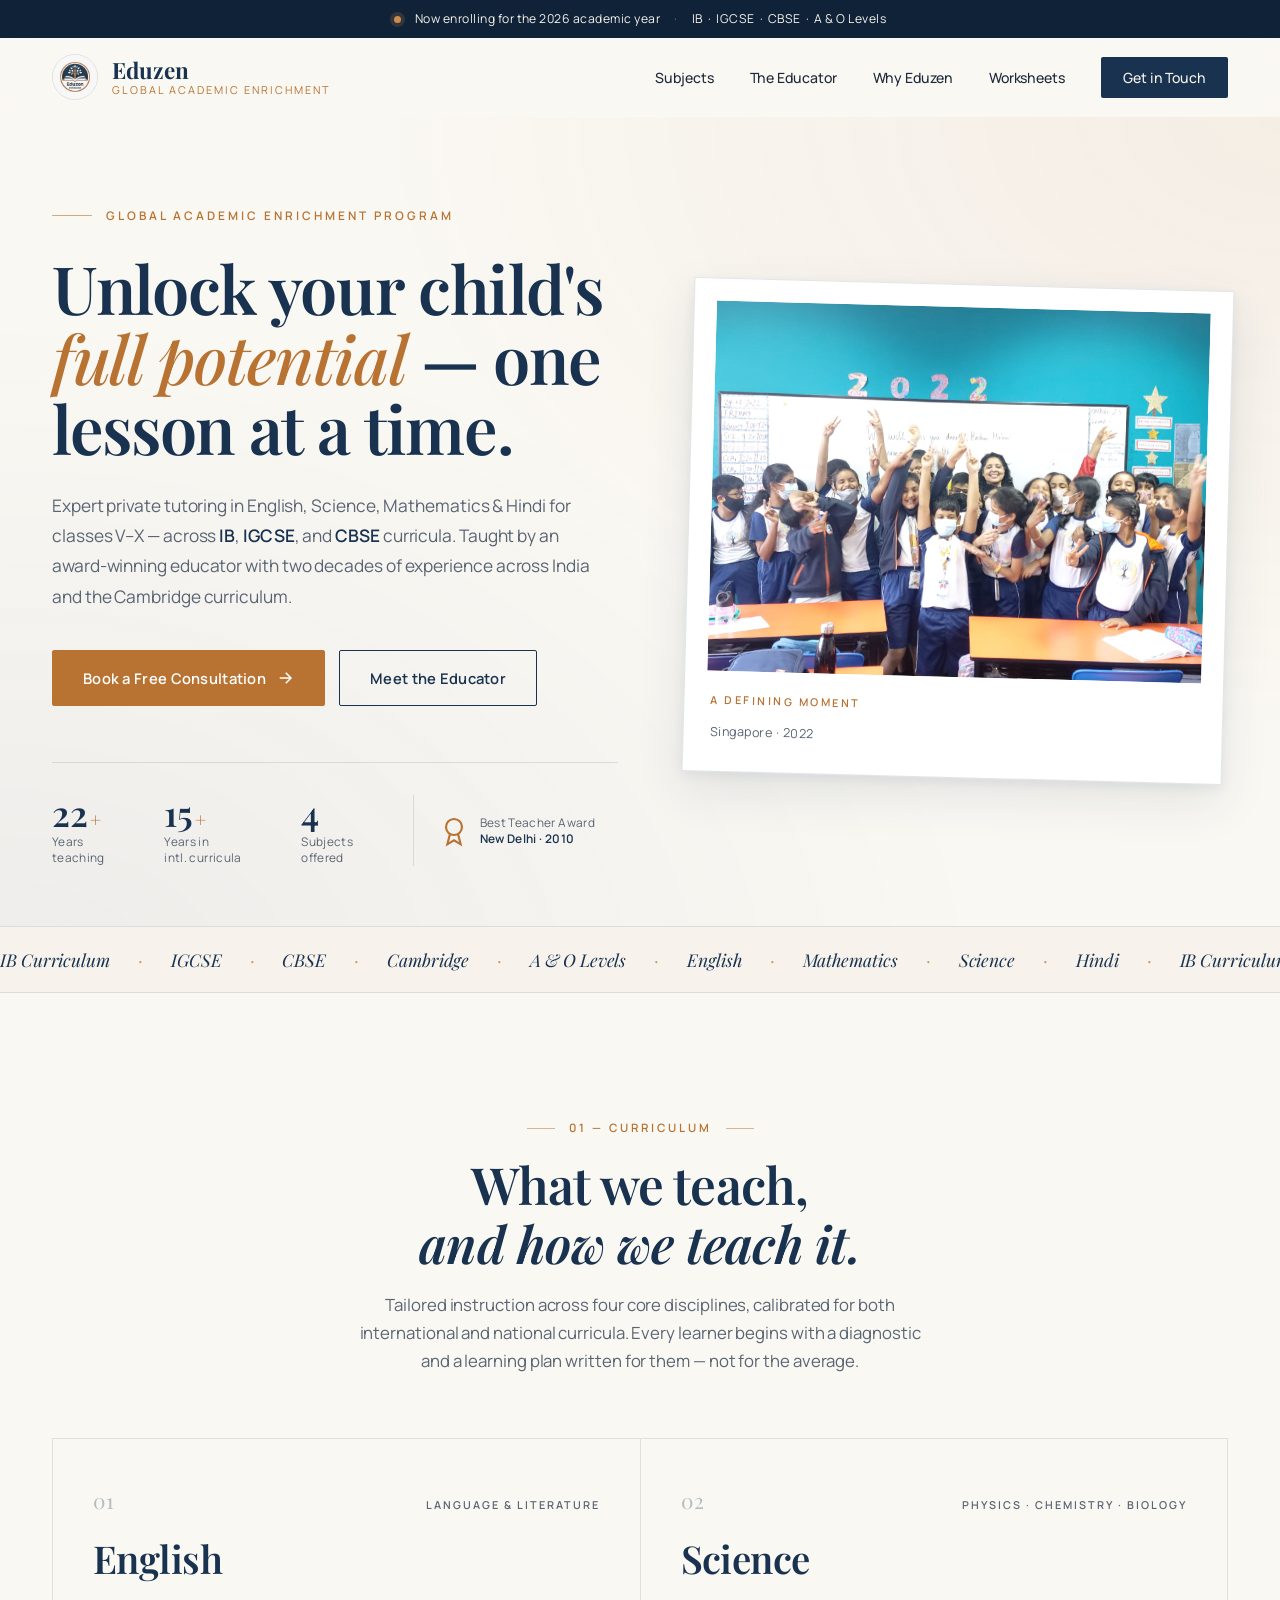
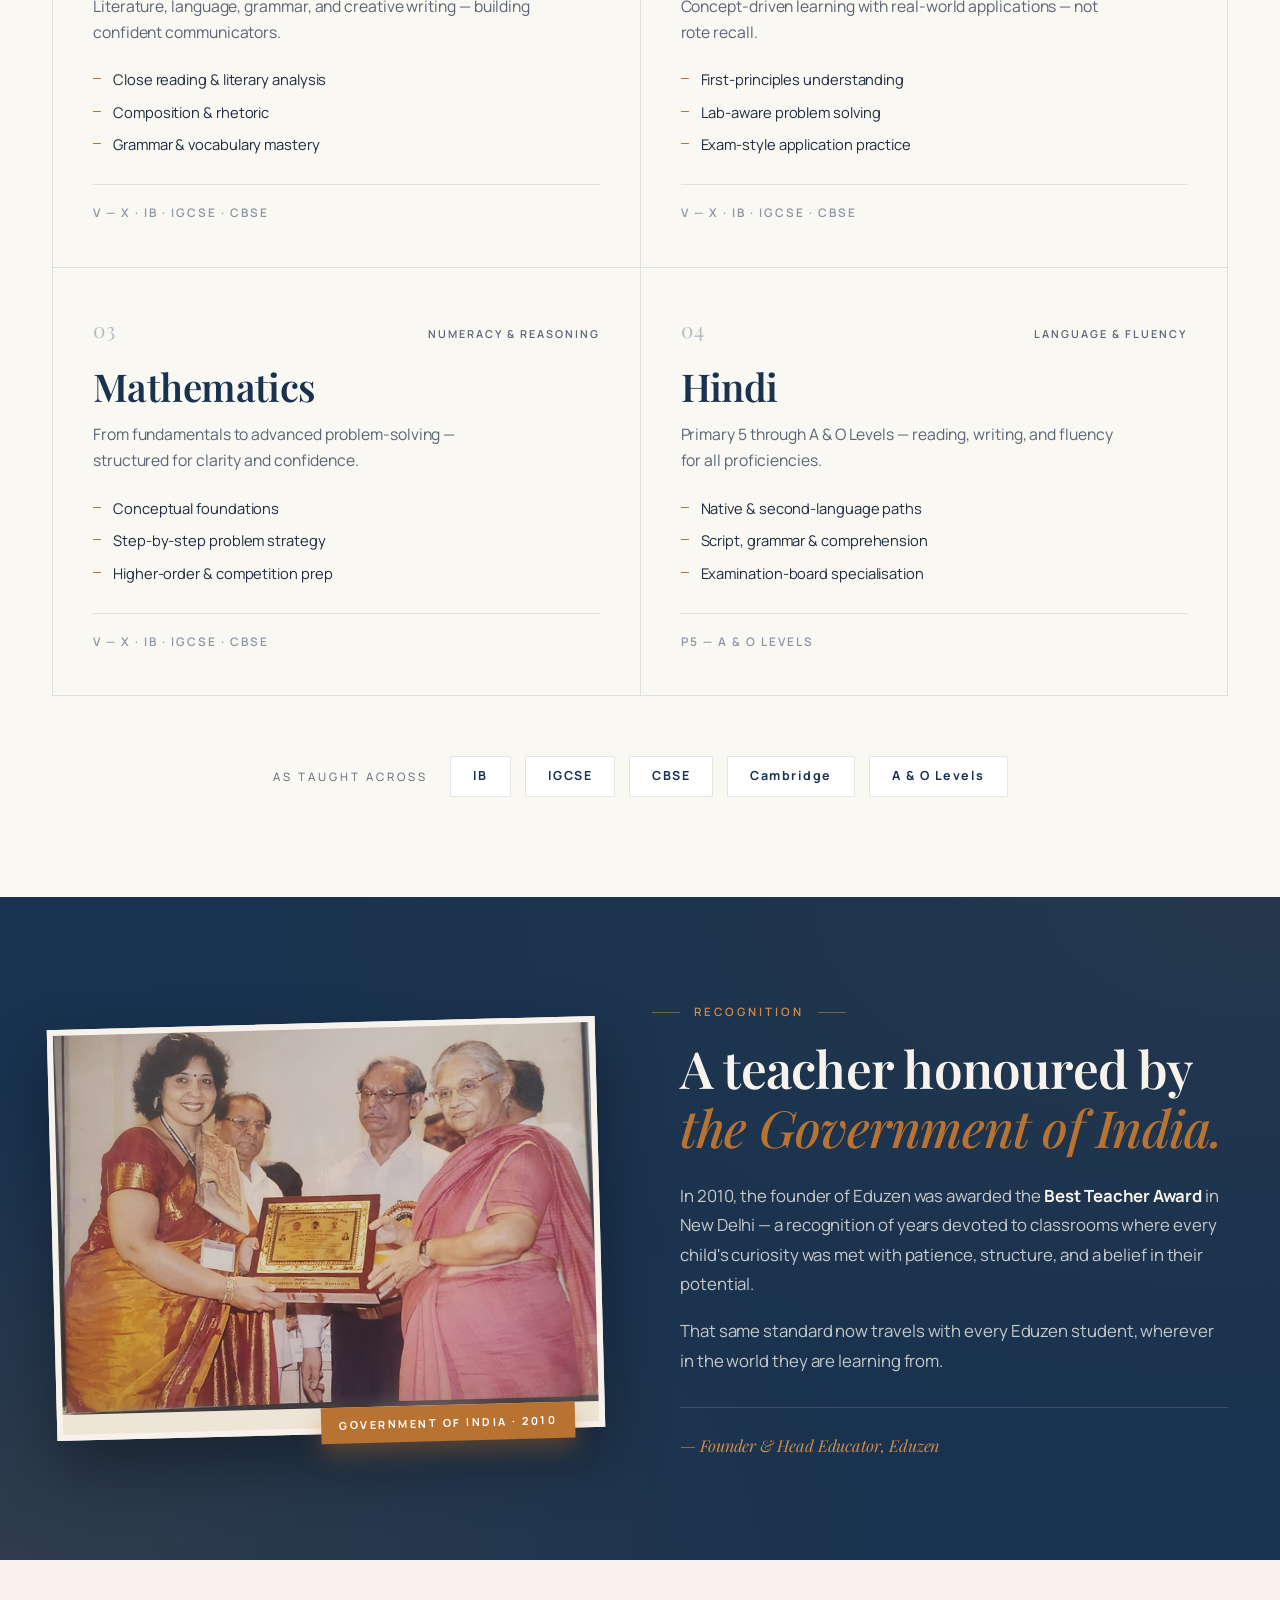
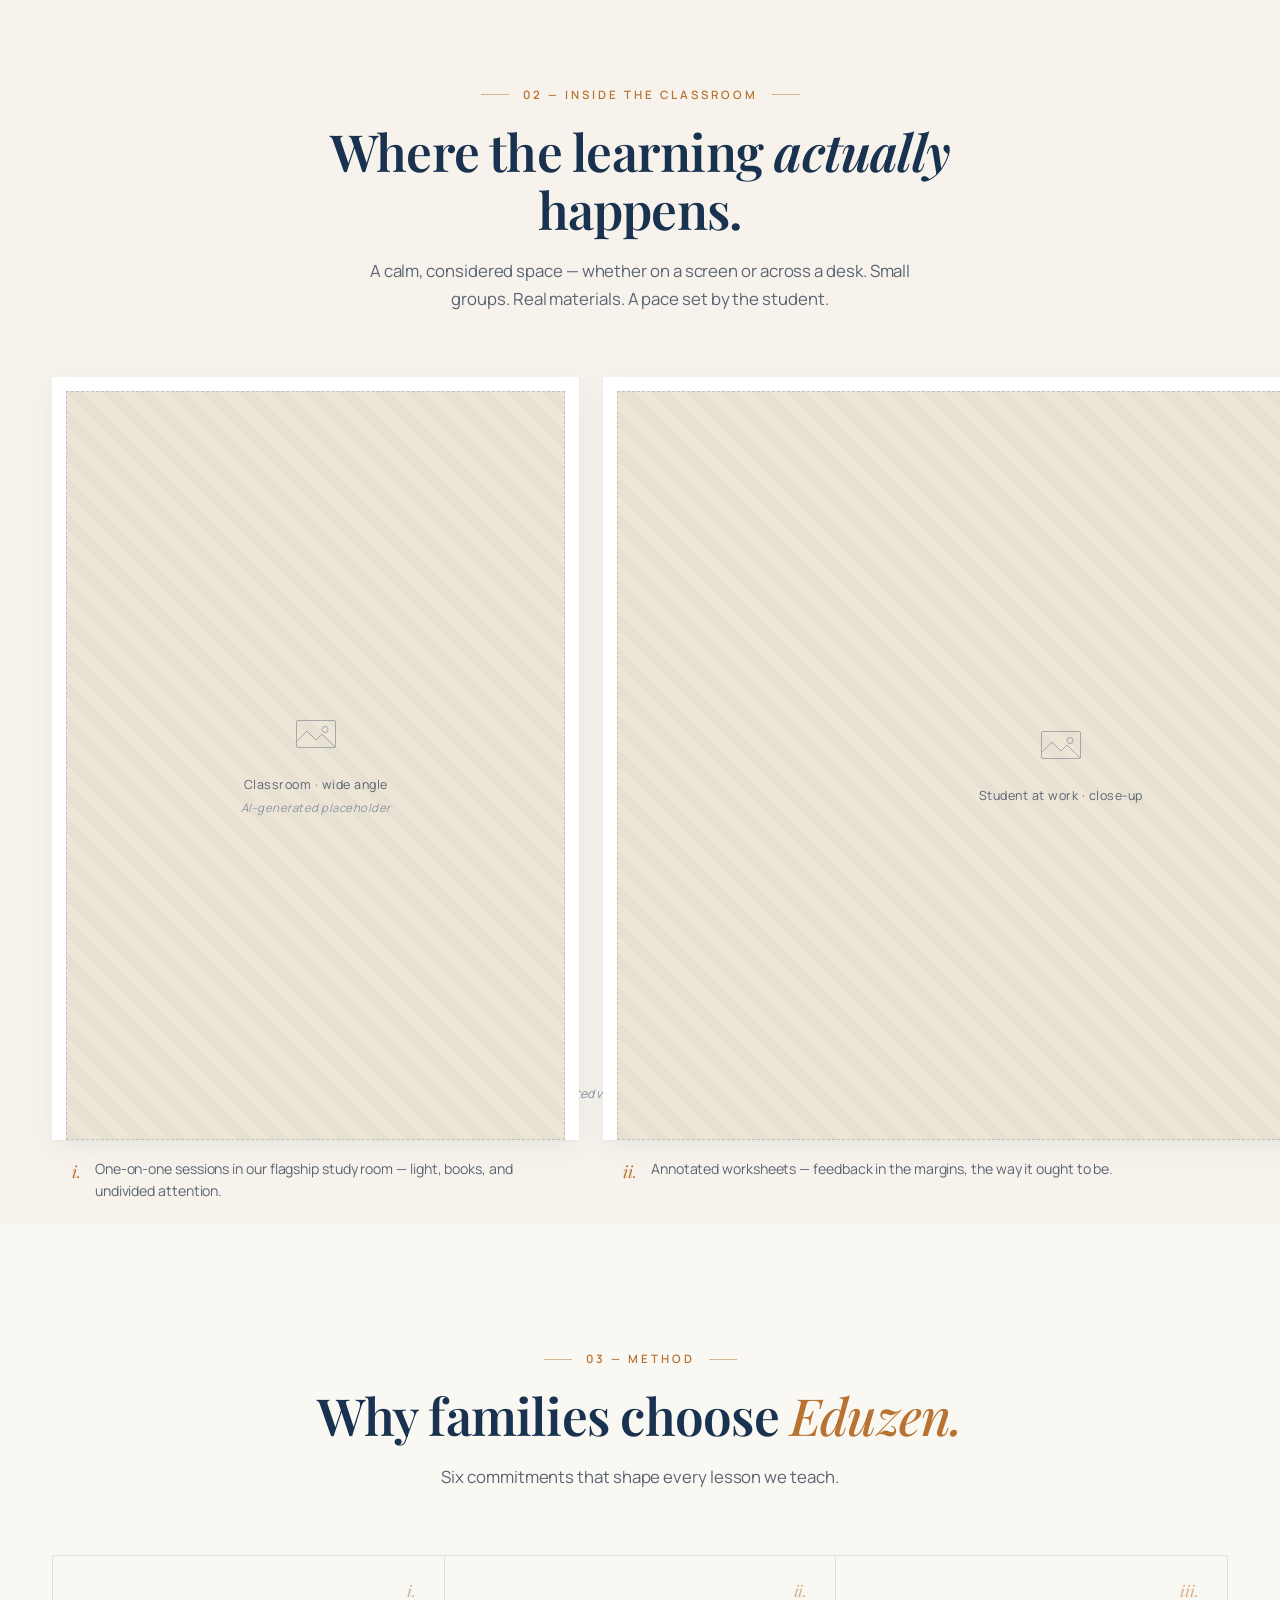
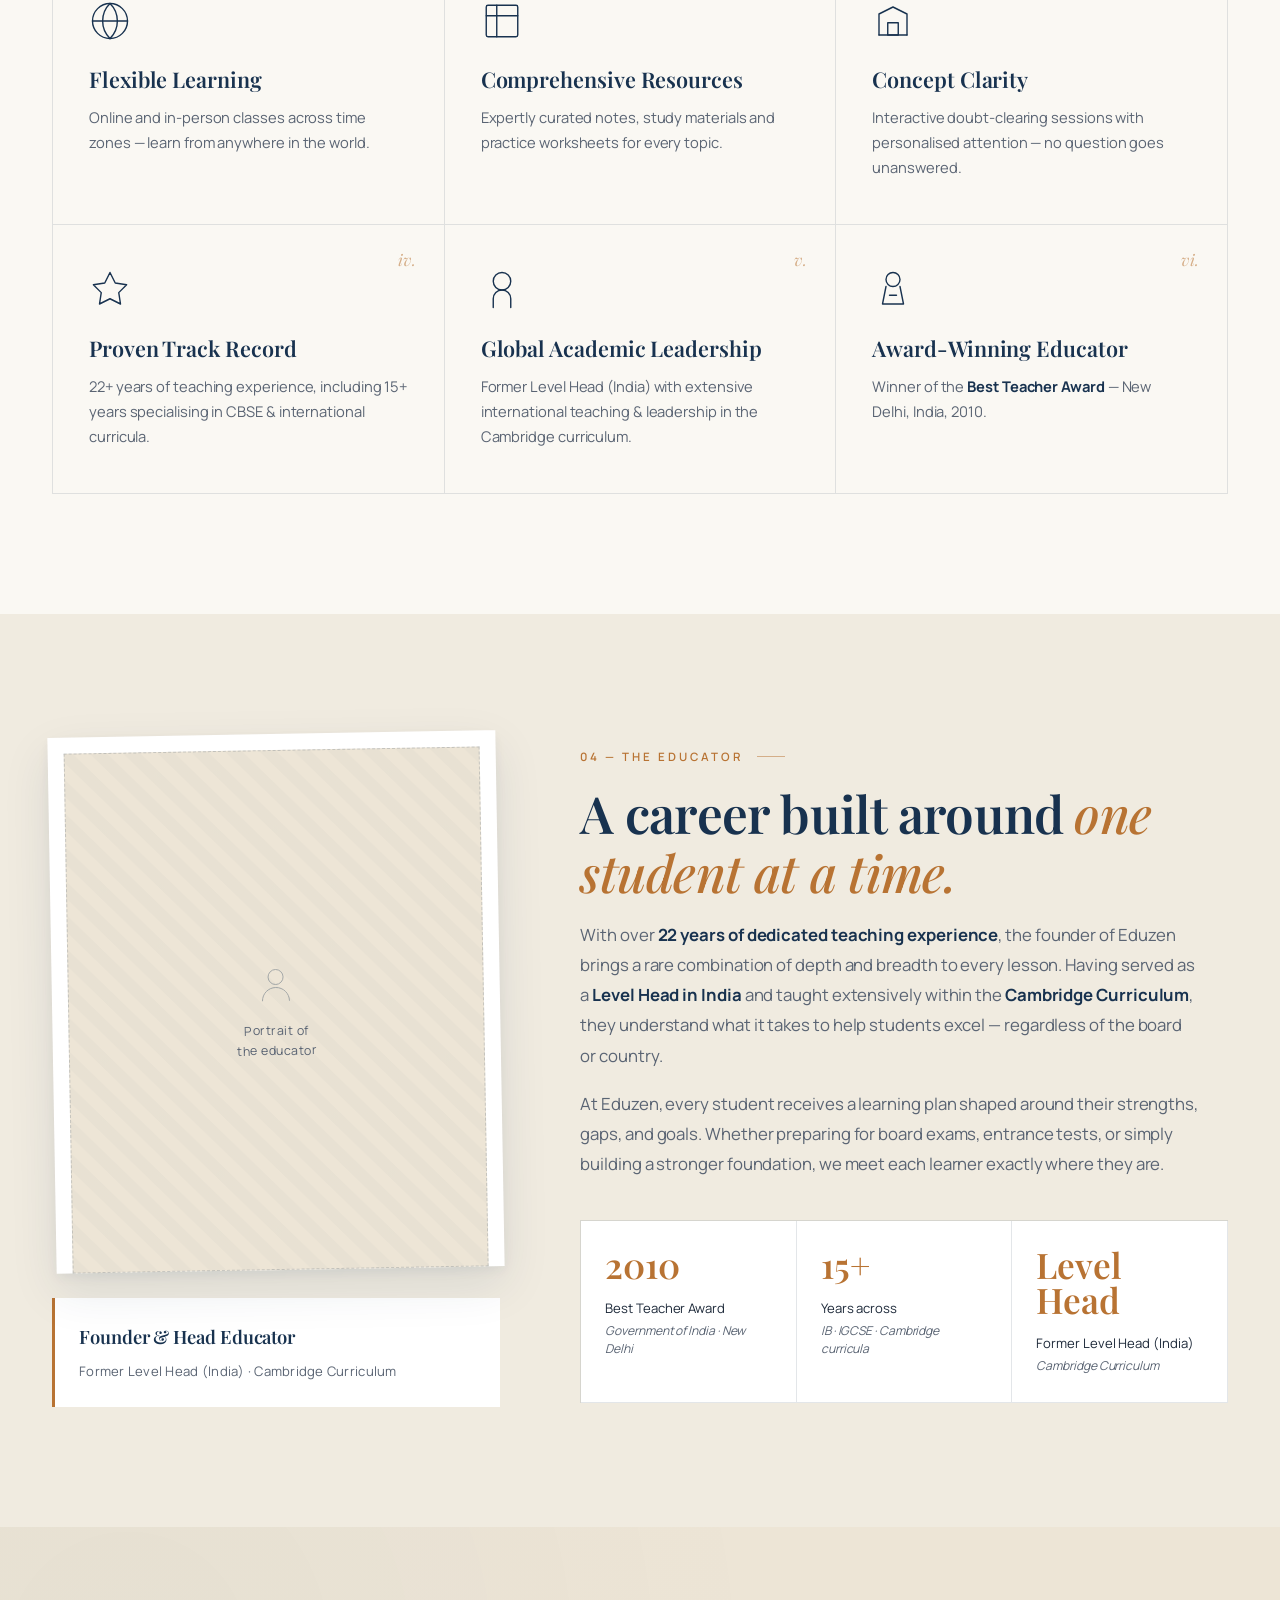
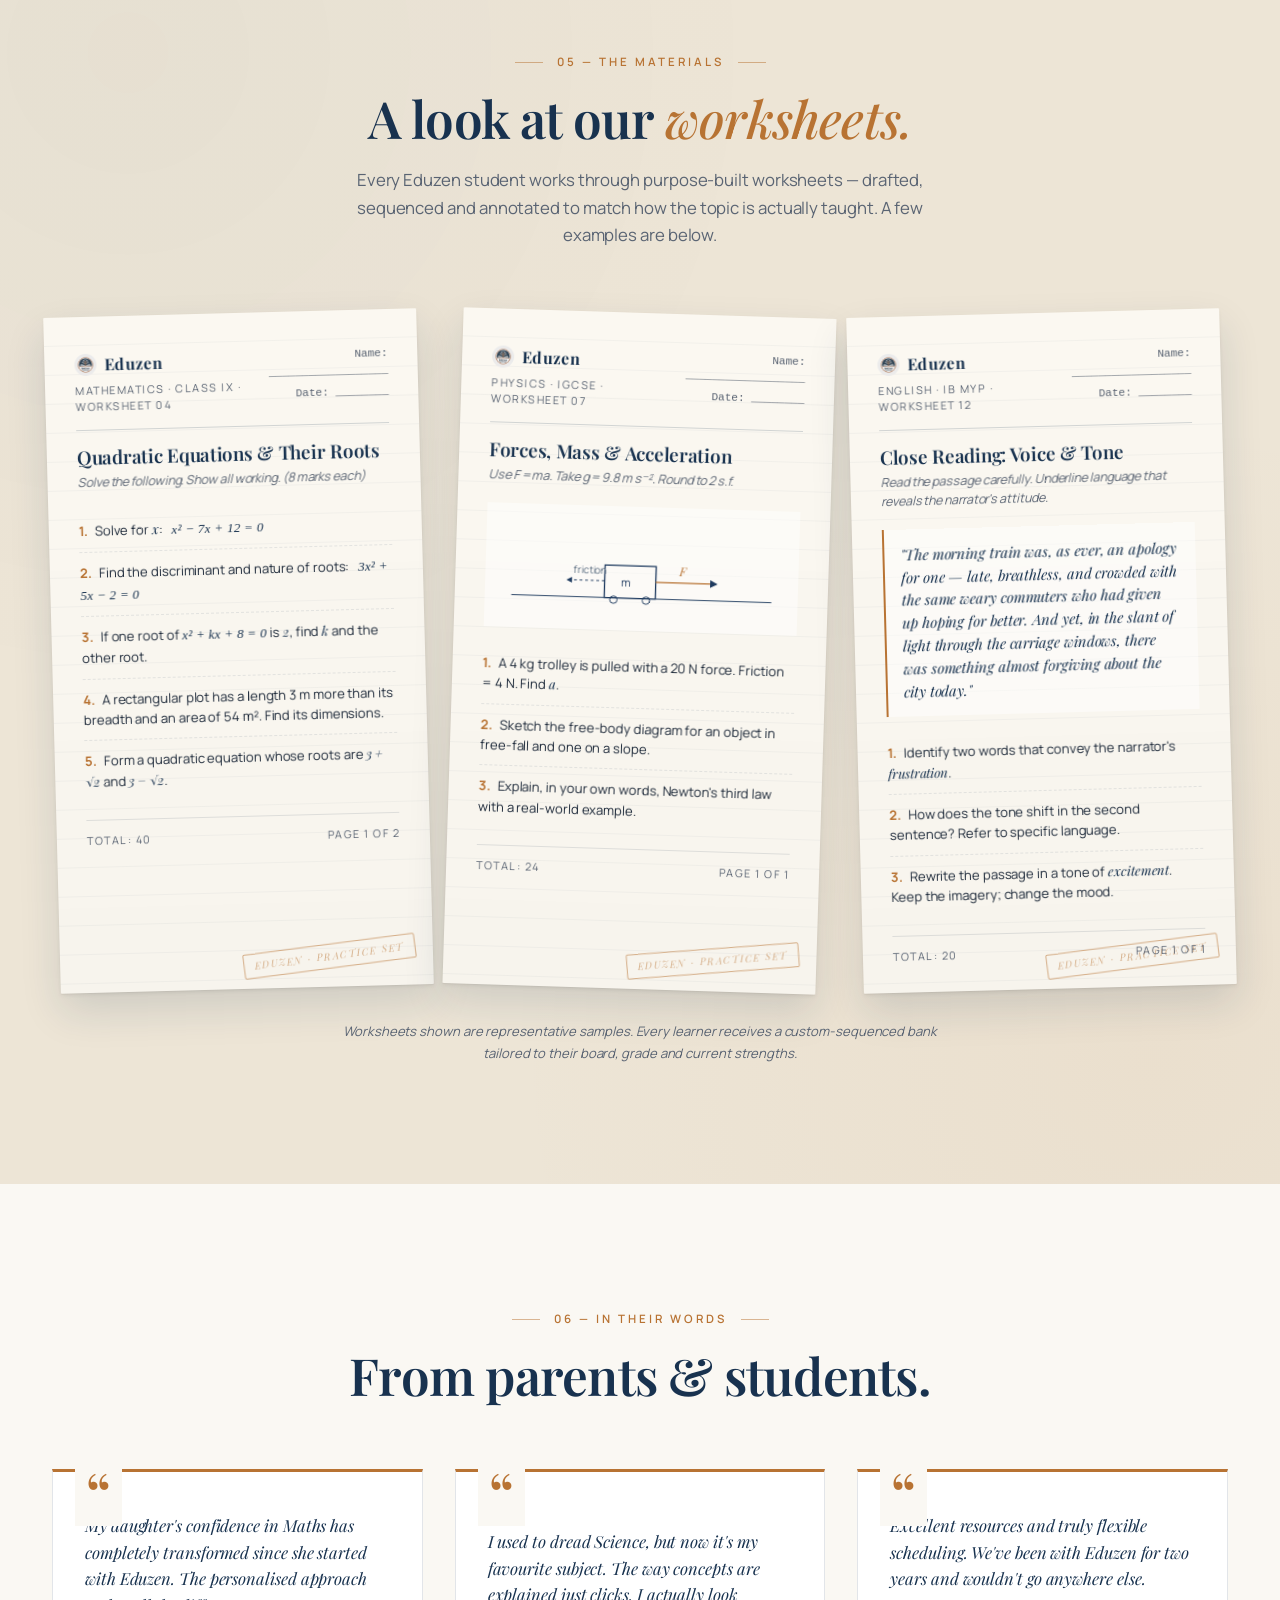
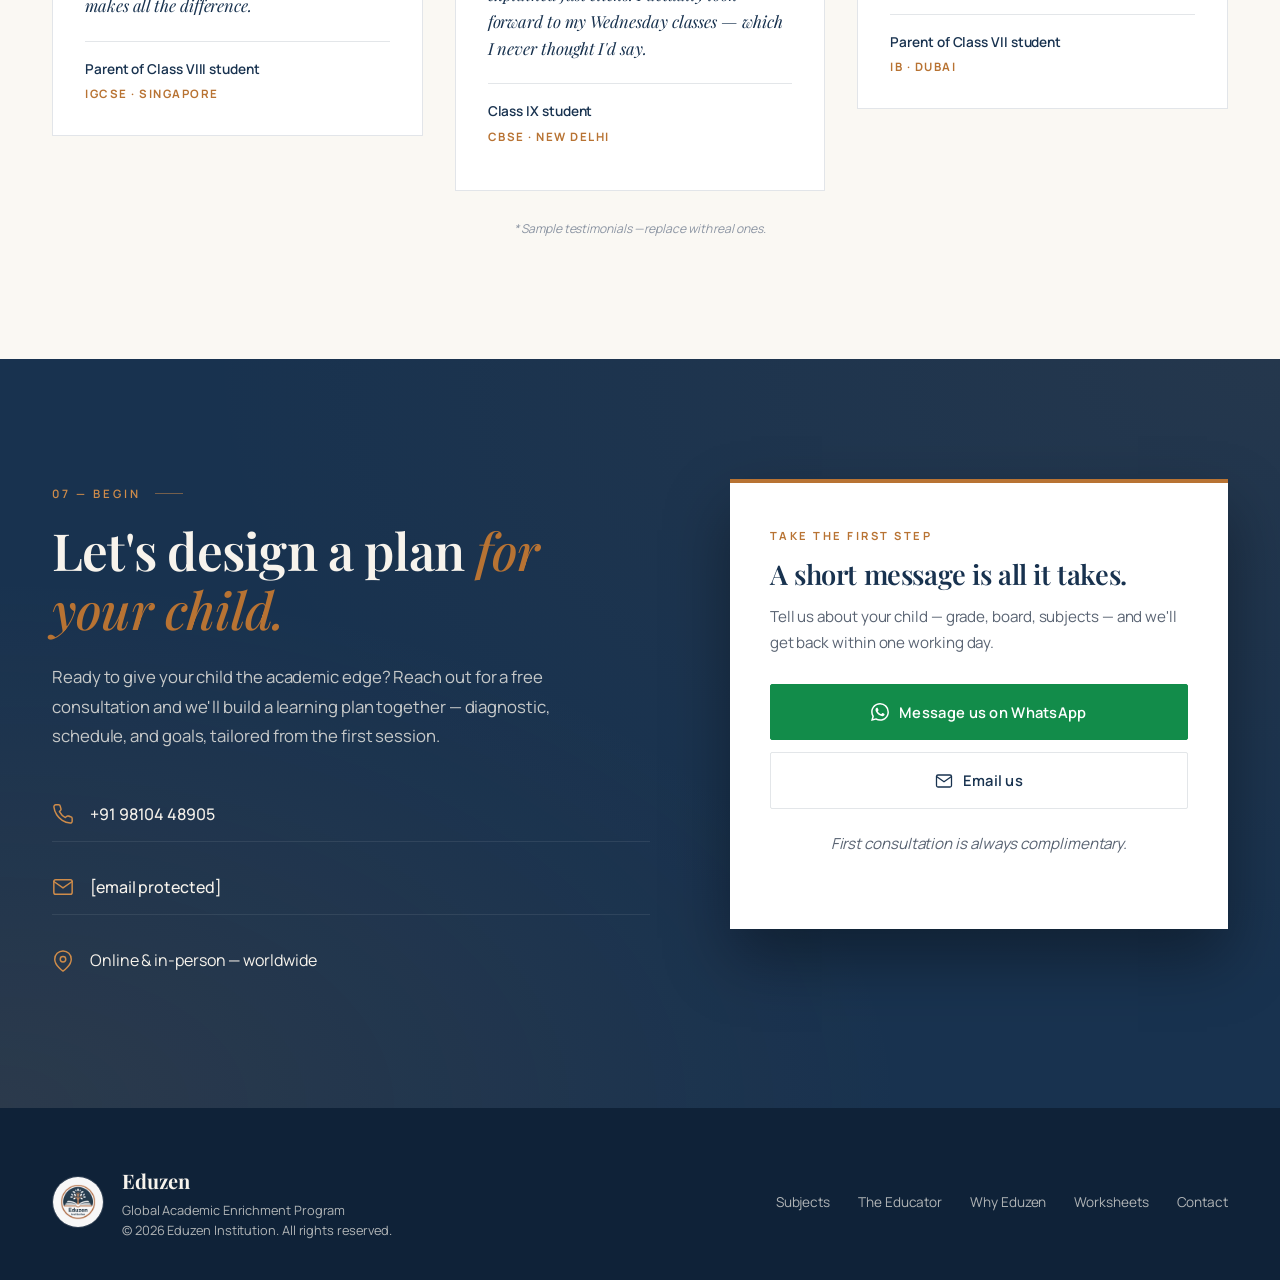
==== commit 3f57e3f8: "minor changes" ====
--- a/Eduzen.html
+++ b/Eduzen.html
@@ -538,7 +538,7 @@
       }
 
       .feature-photo {
-        aspect-ratio: 4/5;
+        /* aspect-ratio: 4/5; */
         background: var(--cream);
         overflow: hidden;
         margin-bottom: 20px;
@@ -2007,26 +2007,16 @@
         <aside class="hero-feature" aria-label="Award moment">
           <div class="hero-feature-card">
             <div class="feature-photo" data-img="award">
-              <!-- Placeholder for award ceremony photo -->
-              <!-- <div class="img-placeholder img-placeholder-award">
-              <svg viewBox="0 0 64 64" fill="none" stroke="currentColor" stroke-width="1.4">
-                <rect x="6" y="44" width="52" height="14" rx="1"/>
-                <path d="M14 44V20a8 8 0 0 1 8-8h20a8 8 0 0 1 8 8v24"/>
-                <circle cx="32" cy="26" r="6"/>
-                <path d="M28 32l-2 10 6-3 6 3-2-10"/>
-              </svg>
-              <span>Replace with award<br/>ceremony photograph</span>
-            </div> -->
               <img src="images/strip-classroom.jpg" />
             </div>
             <div class="feature-caption">
               <span class="caption-label">A defining moment</span>
-              <p>
+              <!-- <p>
                 "Receiving the <em>Best Teacher Award</em> from the Government
                 of India — a recognition of the lives our classroom has
                 touched."
-              </p>
-              <span class="caption-byline">New Delhi · 2010</span>
+              </p> -->
+              <span class="caption-byline">Singapore · 2022</span>
             </div>
           </div>
           <img
@@ -2158,7 +2148,7 @@
     <section class="award-banner">
       <div class="container award-grid">
         <div class="award-photo" data-img="award-full">
-          <div class="img-placeholder img-placeholder-large">
+          <!-- <div class="img-placeholder img-placeholder-large">
             <svg
               viewBox="0 0 64 64"
               fill="none"
@@ -2174,7 +2164,8 @@
             <span
               >Award ceremony photograph<br />— horizontal, 4:3 preferred</span
             >
-          </div>
+          </div> -->
+          <img src="images/award-ceremony.jpg" />
           <span class="photo-tag">Government of India · 2010</span>
         </div>
         <div class="award-text">
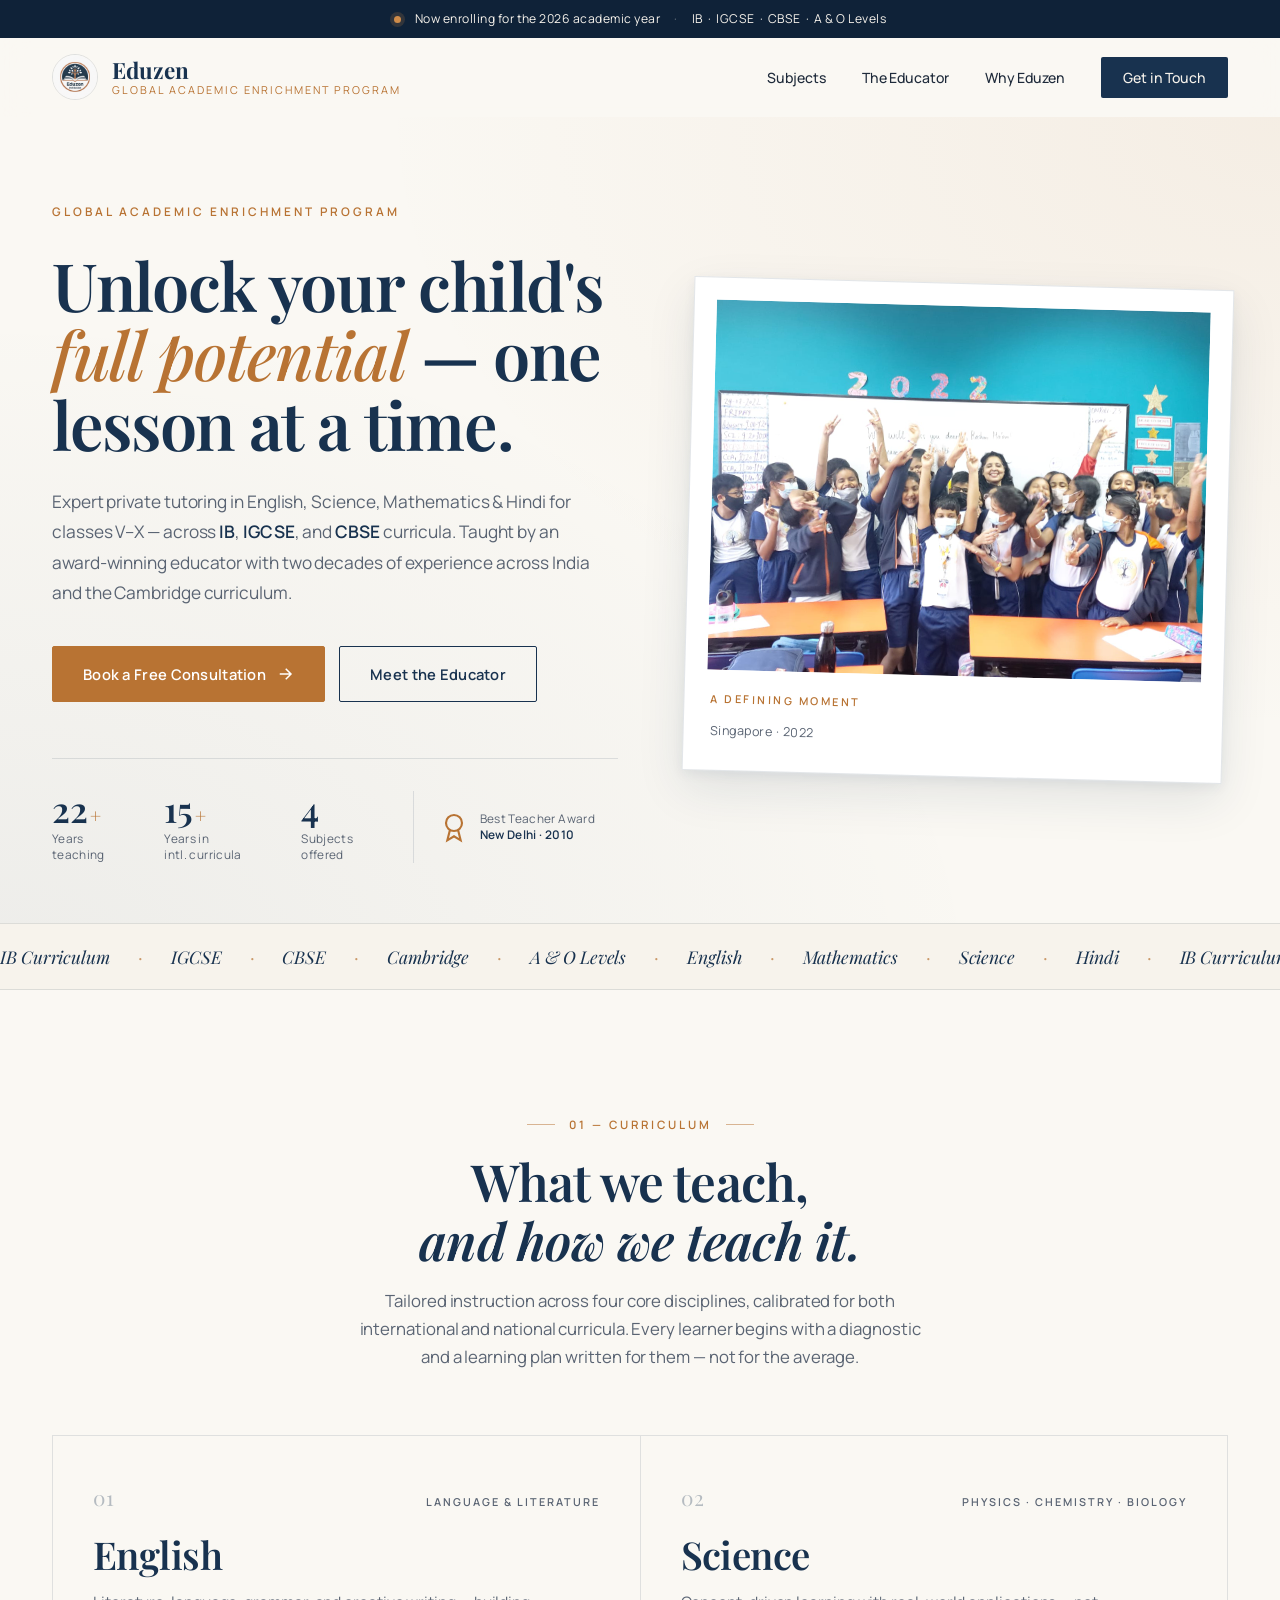
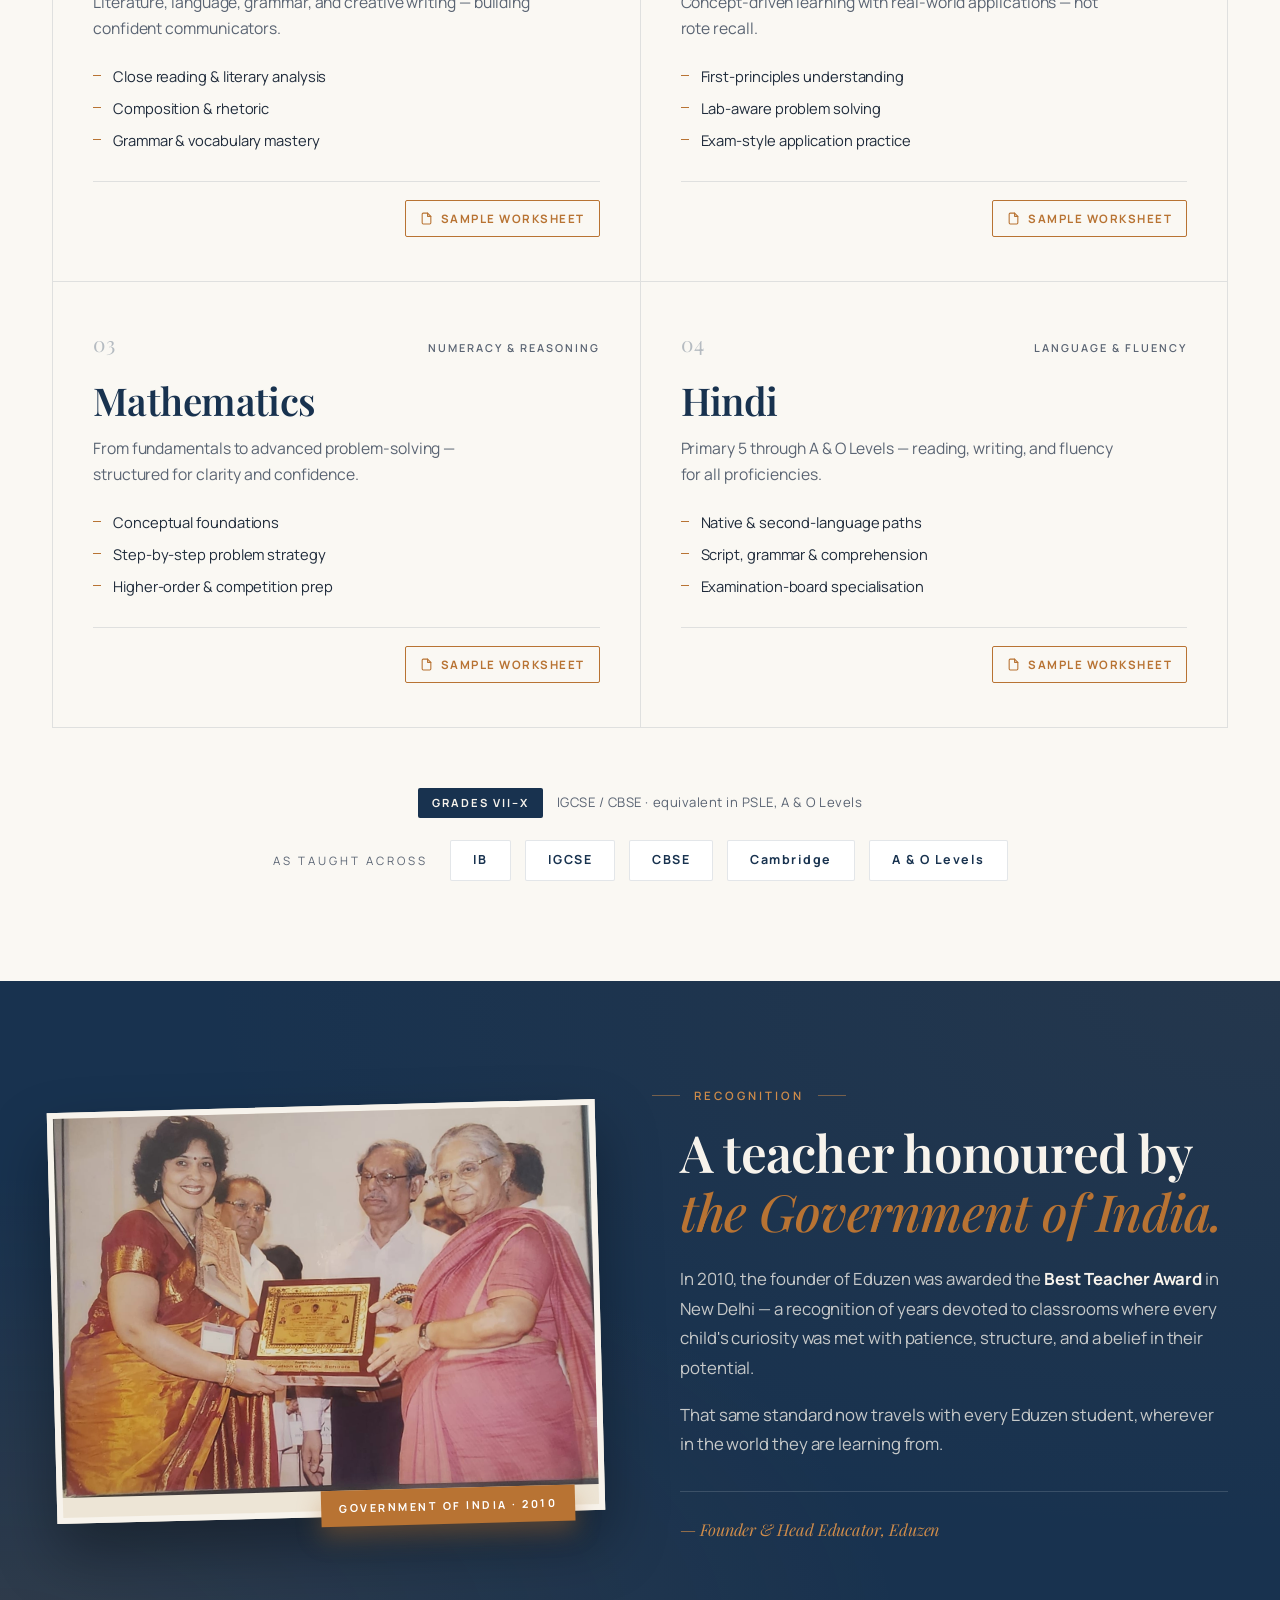
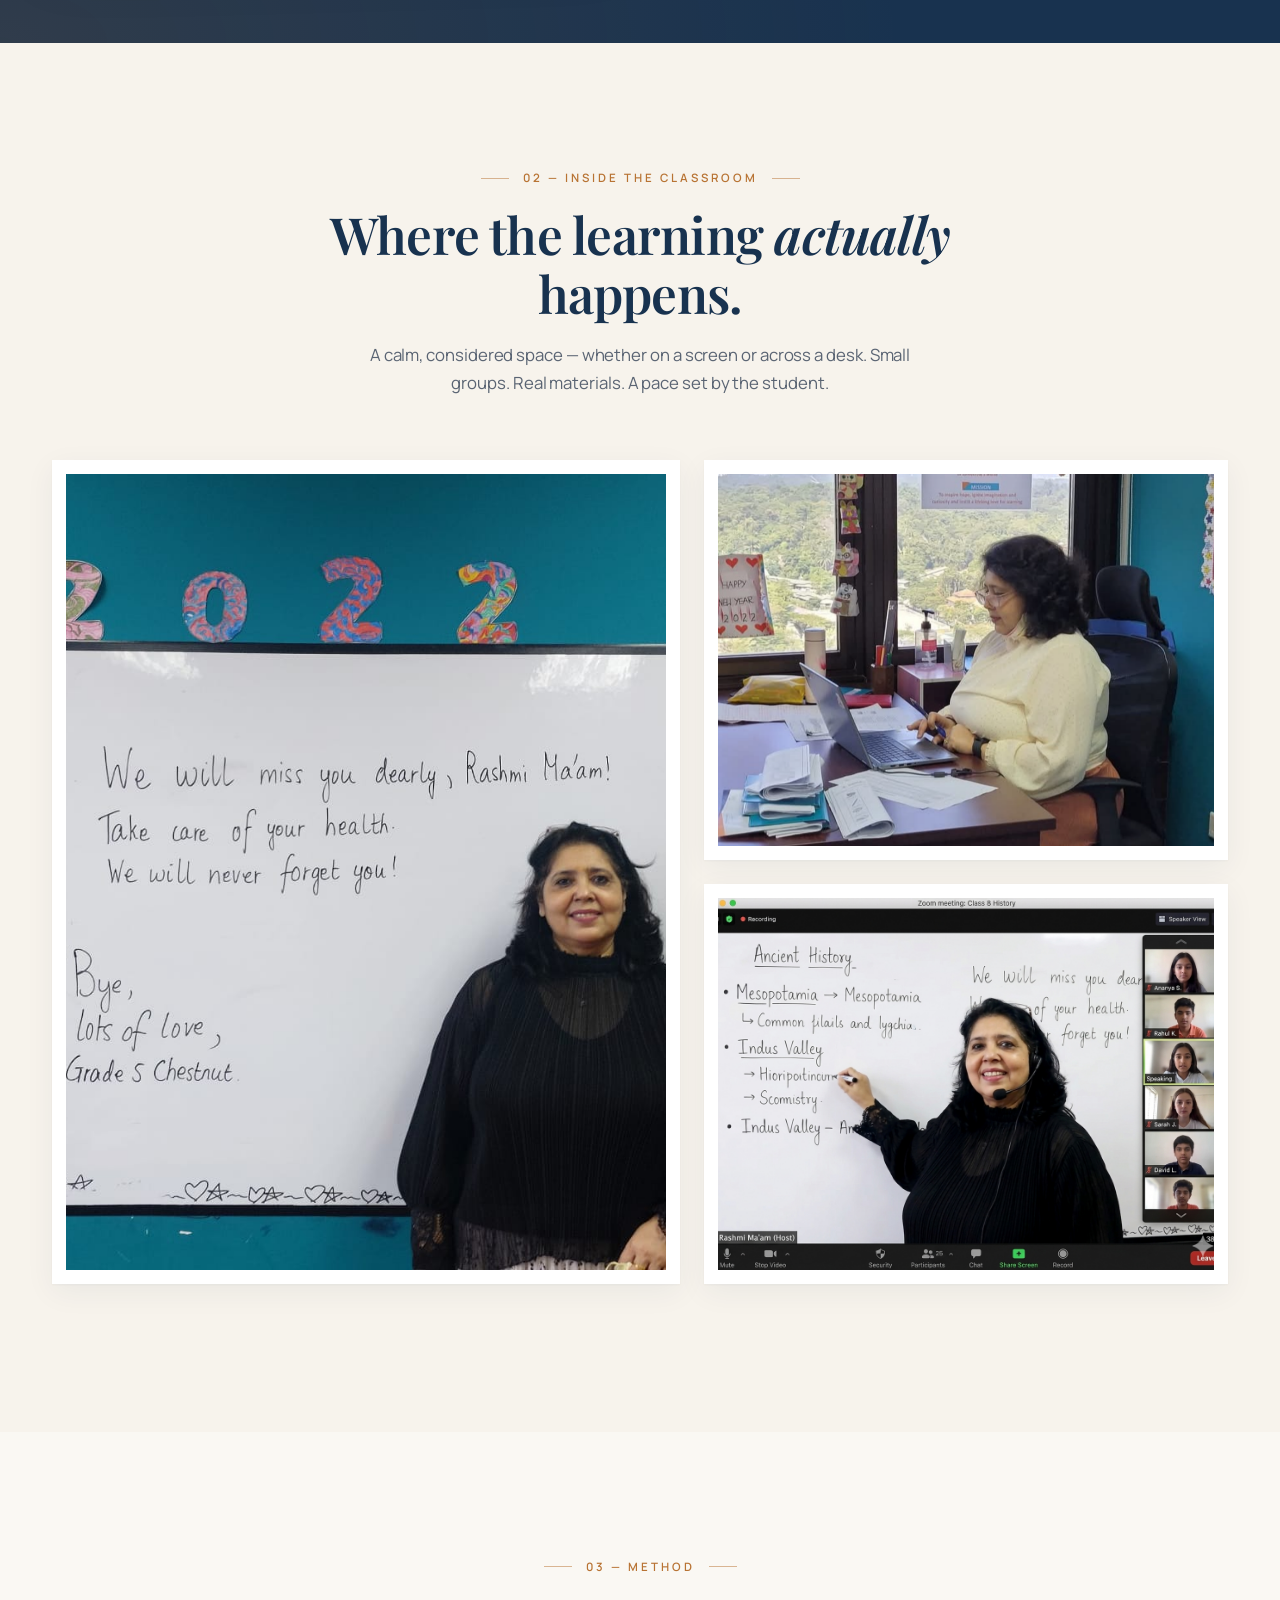
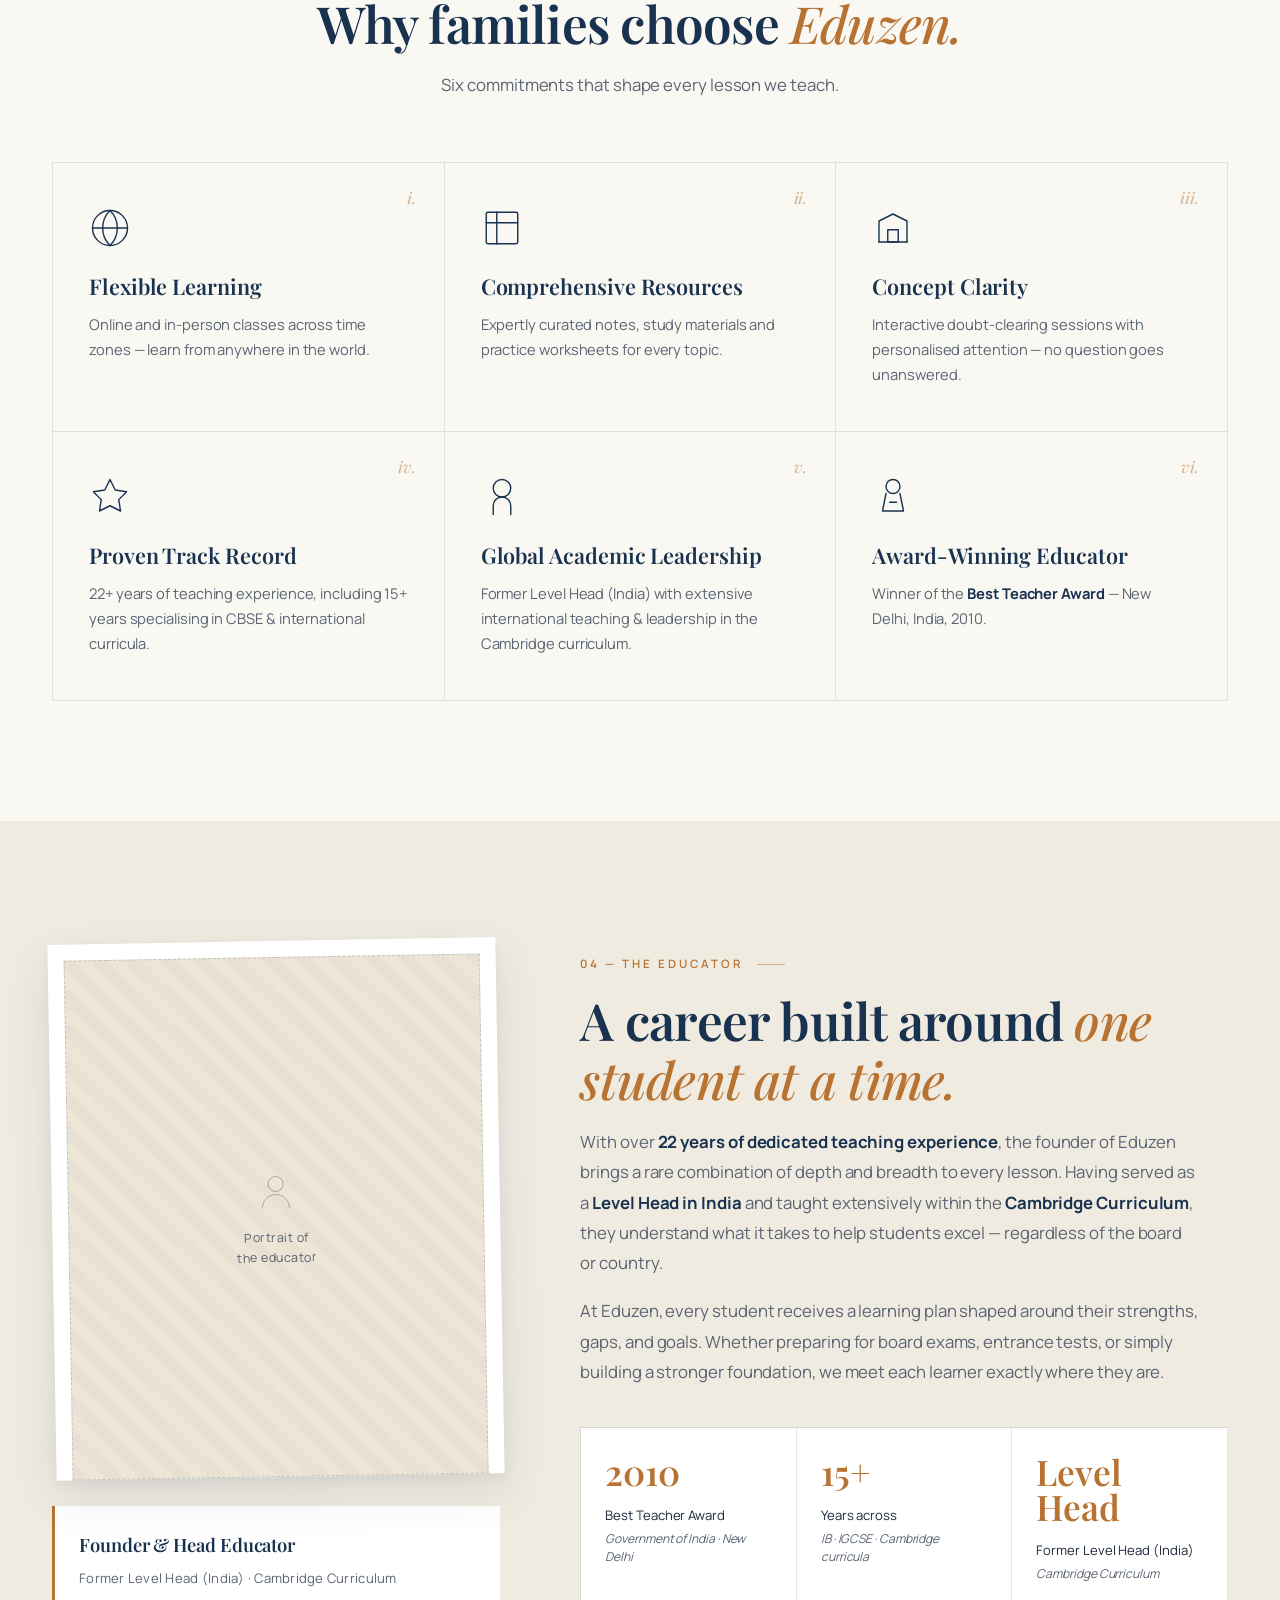
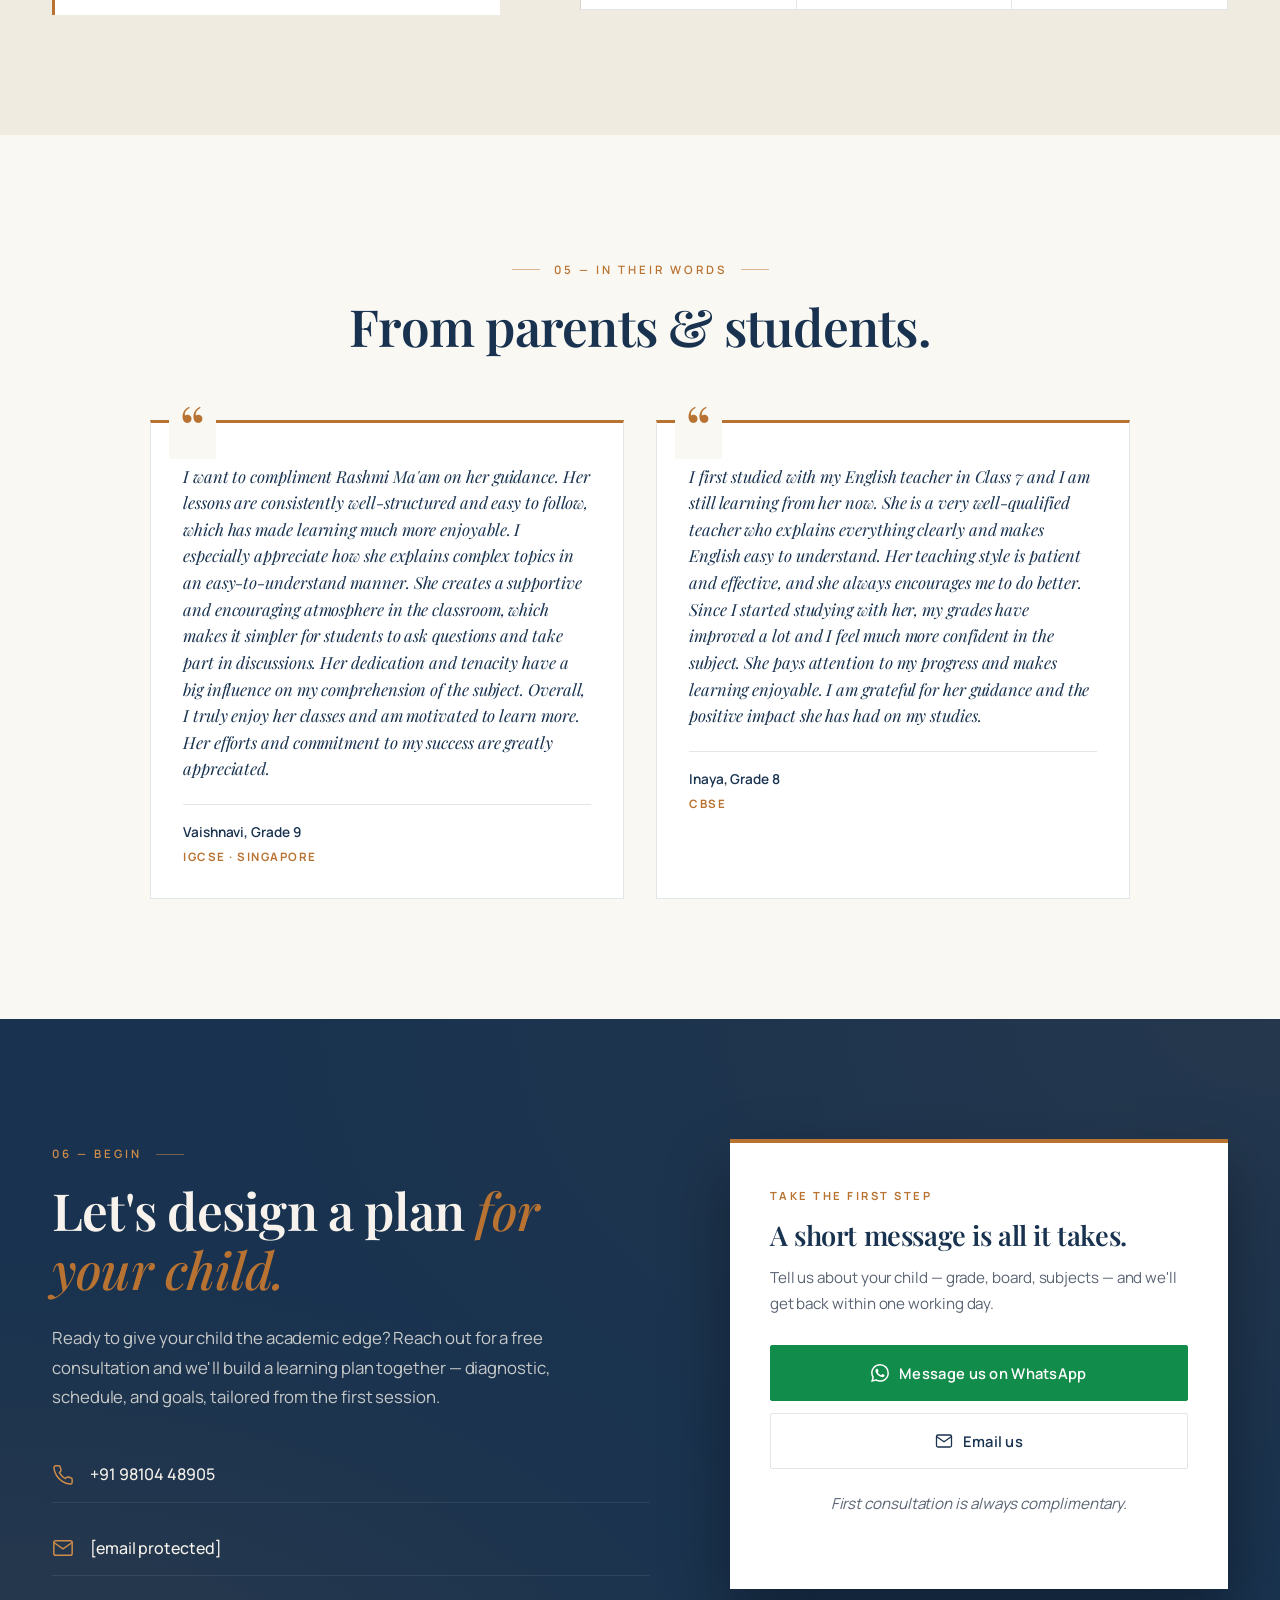
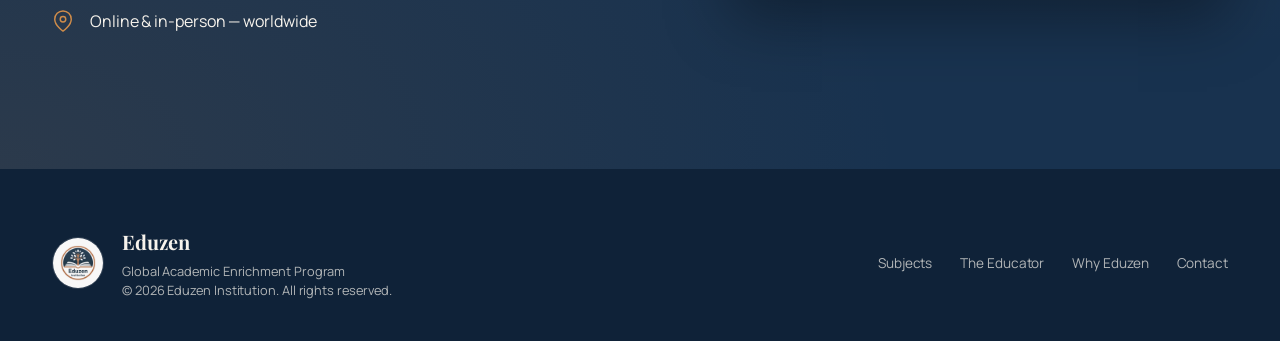
==== commit 8fdece8a: "rich page updates" ====
--- a/Eduzen.html
+++ b/Eduzen.html
@@ -70,7 +70,7 @@
         font-size: 16px;
         -webkit-font-smoothing: antialiased;
         letter-spacing: -0.005em;
-        overflow-x: hidden;
+        overflow-x: clip;
       }
 
       img {
@@ -538,11 +538,15 @@
       }
 
       .feature-photo {
-        /* aspect-ratio: 4/5; */
         background: var(--cream);
         overflow: hidden;
         margin-bottom: 20px;
         position: relative;
+      }
+      .feature-photo img {
+        width: 100%;
+        height: auto;
+        display: block;
       }
 
       .feature-caption {
@@ -744,13 +748,66 @@
       }
 
       .subject-foot {
-        font-size: 0.74rem;
+        display: flex;
+        align-items: center;
+        justify-content: flex-end;
+        padding-top: 18px;
+        border-top: 1px solid var(--line);
+      }
+
+      .subject-ws {
+        display: inline-flex;
+        align-items: center;
+        gap: 8px;
+        font-family: var(--font-sans);
+        font-size: 0.72rem;
+        font-weight: 700;
+        text-transform: uppercase;
+        letter-spacing: 1.5px;
+        color: var(--copper);
+        padding: 8px 14px;
+        border: 1px solid var(--copper);
+        border-radius: 2px;
+        white-space: nowrap;
+        transition: var(--transition);
+      }
+      .subject-ws svg {
+        width: 13px;
+        height: 13px;
+        flex-shrink: 0;
+        transition: transform 0.3s ease;
+      }
+      .subject-ws:hover {
+        background: var(--copper);
+        color: var(--white);
+        transform: translateY(-1px);
+        box-shadow: 0 6px 16px rgba(184, 115, 51, 0.24);
+      }
+      .subject-ws:hover svg {
+        transform: translateY(1px);
+      }
+
+      .subject-grade-line {
+        display: flex;
+        align-items: center;
+        justify-content: center;
+        gap: 14px;
+        flex-wrap: wrap;
+        font-size: 0.82rem;
+        color: var(--text-m);
+        letter-spacing: 0.04em;
+        margin-bottom: 22px;
+      }
+      .grade-pill {
+        display: inline-block;
+        padding: 6px 14px;
+        background: var(--navy);
+        color: var(--ivory);
+        font-size: 0.7rem;
+        font-weight: 700;
         text-transform: uppercase;
         letter-spacing: 2px;
-        color: var(--text-l);
-        padding-top: 18px;
-        border-top: 1px solid var(--line);
-        font-weight: 600;
+        border-radius: 2px;
       }
 
       .curricula-strip {
@@ -887,27 +944,42 @@
 
       .env-gallery {
         display: grid;
-        grid-template-columns: 1.4fr 1fr 1fr;
-        grid-template-rows: auto;
+        grid-template-columns: 1.2fr 1fr;
         gap: 24px;
         margin-bottom: 28px;
       }
 
       .env-card {
         background: var(--white);
-        padding: 14px 14px 0;
+        padding: 14px;
         box-shadow: var(--shadow);
         transition: var(--transition);
+        display: flex;
+        flex-direction: column;
       }
       .env-card:hover {
         transform: translateY(-4px);
         box-shadow: var(--shadow-h);
       }
-      .env-card .img-placeholder {
-        aspect-ratio: 4/3;
-      }
-      .env-card-tall .img-placeholder {
-        aspect-ratio: 3/4;
+      .env-card-tall {
+        grid-row: 1 / span 2;
+      }
+      .env-photo {
+        position: relative;
+        aspect-ratio: 4 / 3;
+        overflow: hidden;
+        background: var(--cream);
+      }
+      .env-card-tall .env-photo {
+        flex: 1;
+        aspect-ratio: auto;
+        min-height: 0;
+      }
+      .env-photo img {
+        width: 100%;
+        height: 100%;
+        object-fit: cover;
+        display: block;
       }
 
       .env-card figcaption {
@@ -1353,9 +1425,11 @@
 
       .testimonial-grid {
         display: grid;
-        grid-template-columns: repeat(3, 1fr);
+        grid-template-columns: repeat(2, 1fr);
         gap: 32px;
-        align-items: start;
+        align-items: stretch;
+        max-width: 980px;
+        margin: 0 auto;
       }
 
       .testimonial-card {
@@ -1372,14 +1446,17 @@
 
       .quote-mark {
         position: absolute;
-        top: -10px;
-        left: 22px;
+        top: -28px;
+        left: 18px;
         font-family: var(--font-serif);
         font-size: 4rem;
         color: var(--copper);
         background: var(--bg);
         line-height: 1;
         padding: 0 10px;
+        /* height: 24px;
+        overflow: visible;
+        pointer-events: none; */
       }
 
       .testimonial-card p {
@@ -1628,8 +1705,8 @@
         .env-card-tall {
           grid-column: 1 / -1;
         }
-        .env-card-tall .img-placeholder {
-          aspect-ratio: 16/9;
+        .env-card-tall .env-photo {
+          aspect-ratio: 16 / 9;
         }
         .features-grid {
           grid-template-columns: repeat(2, 1fr);
@@ -1661,7 +1738,16 @@
           padding: 0 22px;
         }
         .nav-logo-tag {
-          display: none;
+          display: block;
+          font-size: 0.6rem;
+          letter-spacing: 1.5px;
+        }
+        .nav-logo img {
+          width: 42px;
+          height: 42px;
+        }
+        .nav-logo-name {
+          font-size: 1.2rem;
         }
         .nav-links {
           position: fixed;
@@ -1691,16 +1777,39 @@
         .hero h1 {
           font-size: clamp(2rem, 8vw, 2.6rem);
         }
+        .eyebrow {
+          display: none;
+        }
         .hero-meta {
-          grid-template-columns: 1fr 1fr;
-          gap: 22px;
+          grid-template-columns: repeat(3, 1fr);
+          gap: 14px;
         }
         .meta-award {
           grid-column: 1 / -1;
-        }
-        .feature-photo {
-          aspect-ratio: 3/4;
-        }
+          order: -1;
+          flex-direction: row;
+          justify-content: center;
+          padding: 0 0 16px;
+          border-left: none;
+          border-bottom: 1px solid var(--line);
+          margin-bottom: 6px;
+          text-align: left;
+        }
+        .meta-item {
+          flex-direction: column;
+          align-items: center;
+          text-align: center;
+          gap: 6px;
+        }
+        .meta-num {
+          font-size: 1.65rem;
+          justify-content: center;
+        }
+        .meta-label {
+          font-size: 0.7rem;
+          line-height: 1.3;
+        }
+        /* .feature-photo: keep image's natural ratio on mobile to avoid letterboxing */
 
         .subjects,
         .why-us,
@@ -1723,11 +1832,54 @@
         .feature {
           padding: 36px 28px;
         }
+        /* Inside the Classroom → horizontal carousel (captions hidden) */
         .env-gallery {
-          grid-template-columns: 1fr;
-        }
+          display: flex;
+          grid-template-columns: none;
+          overflow-x: auto;
+          overflow-y: hidden;
+          scroll-snap-type: x mandatory;
+          gap: 14px;
+          margin: 0 -22px;
+          padding: 4px 22px 18px;
+          -webkit-overflow-scrolling: touch;
+          scrollbar-width: none;
+        }
+        .env-gallery::-webkit-scrollbar {
+          display: none;
+        }
+        .env-card,
         .env-card-tall {
+          flex: 0 0 78%;
           grid-column: auto;
+          scroll-snap-align: start;
+        }
+        .env-card .env-photo,
+        .env-card-tall .env-photo {
+          aspect-ratio: 4 / 3;
+        }
+
+        /* Testimonials → horizontal carousel */
+        .testimonial-grid {
+          display: flex;
+          grid-template-columns: none;
+          overflow-x: auto;
+          overflow-y: hidden;
+          scroll-snap-type: x mandatory;
+          gap: 14px;
+          max-width: none;
+          margin: 0 -22px;
+          padding: 4px 22px 18px;
+          -webkit-overflow-scrolling: touch;
+          scrollbar-width: none;
+          align-items: stretch;
+        }
+        .testimonial-grid::-webkit-scrollbar {
+          display: none;
+        }
+        .testimonial-card {
+          flex: 0 0 86%;
+          scroll-snap-align: start;
         }
         .worksheet-stage {
           grid-template-columns: 1fr;
@@ -1787,15 +1939,18 @@
           font-size: 0.88rem;
         }
         .hero-meta {
-          grid-template-columns: 1fr;
-        }
-        .meta-item {
-          flex-direction: row;
-          align-items: baseline;
-          gap: 14px;
-        }
-        .meta-award {
-          flex-direction: row;
+          gap: 8px;
+        }
+        .meta-num {
+          font-size: 1.4rem;
+        }
+        .meta-label {
+          font-size: 0.62rem;
+          letter-spacing: 0.02em;
+        }
+        .meta-award svg {
+          width: 26px;
+          height: 26px;
         }
       }
 
@@ -1919,7 +2074,7 @@
           <img src="eduzen_logo.png" alt="Eduzen Logo" />
           <span class="nav-logo-text">
             <span class="nav-logo-name">Eduzen</span>
-            <span class="nav-logo-tag">Global Academic Enrichment</span>
+            <span class="nav-logo-tag">Global Academic Enrichment Program</span>
           </span>
         </a>
         <button class="nav-toggle" id="navToggle" aria-label="Toggle menu">
@@ -1929,7 +2084,6 @@
           <li><a href="#subjects">Subjects</a></li>
           <li><a href="#educator">The Educator</a></li>
           <li><a href="#why-us">Why Eduzen</a></li>
-          <li><a href="#worksheets">Worksheets</a></li>
           <li><a href="#contact" class="nav-cta">Get in Touch</a></li>
         </ul>
       </div>
@@ -1939,9 +2093,7 @@
     <header class="hero" id="hero">
       <div class="container hero-grid">
         <div class="hero-text">
-          <p class="eyebrow">
-            <span class="eyebrow-rule"></span>Global Academic Enrichment Program
-          </p>
+          <p class="eyebrow">Global Academic Enrichment Program</p>
           <h1>
             Unlock your child's
             <em class="accent-serif">full potential</em>
@@ -2075,7 +2227,29 @@
               <li>Composition &amp; rhetoric</li>
               <li>Grammar &amp; vocabulary mastery</li>
             </ul>
-            <div class="subject-foot">V — X · IB · IGCSE · CBSE</div>
+            <div class="subject-foot">
+              <a
+                href="worksheets/english.pdf"
+                target="_blank"
+                rel="noopener"
+                class="subject-ws"
+              >
+                <svg
+                  viewBox="0 0 24 24"
+                  fill="none"
+                  stroke="currentColor"
+                  stroke-width="2"
+                  stroke-linecap="round"
+                  stroke-linejoin="round"
+                >
+                  <path
+                    d="M14 2H6a2 2 0 0 0-2 2v16a2 2 0 0 0 2 2h12a2 2 0 0 0 2-2V8z"
+                  />
+                  <polyline points="14 2 14 8 20 8" />
+                </svg>
+                Sample Worksheet
+              </a>
+            </div>
           </article>
 
           <article class="subject-card">
@@ -2093,7 +2267,29 @@
               <li>Lab-aware problem solving</li>
               <li>Exam-style application practice</li>
             </ul>
-            <div class="subject-foot">V — X · IB · IGCSE · CBSE</div>
+            <div class="subject-foot">
+              <a
+                href="worksheets/science.pdf"
+                target="_blank"
+                rel="noopener"
+                class="subject-ws"
+              >
+                <svg
+                  viewBox="0 0 24 24"
+                  fill="none"
+                  stroke="currentColor"
+                  stroke-width="2"
+                  stroke-linecap="round"
+                  stroke-linejoin="round"
+                >
+                  <path
+                    d="M14 2H6a2 2 0 0 0-2 2v16a2 2 0 0 0 2 2h12a2 2 0 0 0 2-2V8z"
+                  />
+                  <polyline points="14 2 14 8 20 8" />
+                </svg>
+                Sample Worksheet
+              </a>
+            </div>
           </article>
 
           <article class="subject-card">
@@ -2111,7 +2307,29 @@
               <li>Step-by-step problem strategy</li>
               <li>Higher-order &amp; competition prep</li>
             </ul>
-            <div class="subject-foot">V — X · IB · IGCSE · CBSE</div>
+            <div class="subject-foot">
+              <a
+                href="worksheets/maths.pdf"
+                target="_blank"
+                rel="noopener"
+                class="subject-ws"
+              >
+                <svg
+                  viewBox="0 0 24 24"
+                  fill="none"
+                  stroke="currentColor"
+                  stroke-width="2"
+                  stroke-linecap="round"
+                  stroke-linejoin="round"
+                >
+                  <path
+                    d="M14 2H6a2 2 0 0 0-2 2v16a2 2 0 0 0 2 2h12a2 2 0 0 0 2-2V8z"
+                  />
+                  <polyline points="14 2 14 8 20 8" />
+                </svg>
+                Sample Worksheet
+              </a>
+            </div>
           </article>
 
           <article class="subject-card">
@@ -2129,10 +2347,36 @@
               <li>Script, grammar &amp; comprehension</li>
               <li>Examination-board specialisation</li>
             </ul>
-            <div class="subject-foot">P5 — A &amp; O Levels</div>
+            <div class="subject-foot">
+              <a
+                href="worksheets/hindi.pdf"
+                target="_blank"
+                rel="noopener"
+                class="subject-ws"
+              >
+                <svg
+                  viewBox="0 0 24 24"
+                  fill="none"
+                  stroke="currentColor"
+                  stroke-width="2"
+                  stroke-linecap="round"
+                  stroke-linejoin="round"
+                >
+                  <path
+                    d="M14 2H6a2 2 0 0 0-2 2v16a2 2 0 0 0 2 2h12a2 2 0 0 0 2-2V8z"
+                  />
+                  <polyline points="14 2 14 8 20 8" />
+                </svg>
+                Sample Worksheet
+              </a>
+            </div>
           </article>
         </div>
 
+        <p class="subject-grade-line">
+          <span class="grade-pill">Grades VII–X</span>
+          IGCSE / CBSE · equivalent in PSLE, A &amp; O Levels
+        </p>
         <div class="curricula-strip">
           <span class="strip-label">As taught across</span>
           <span class="curricula-badge">IB</span>
@@ -2208,83 +2452,23 @@
 
         <div class="env-gallery">
           <figure class="env-card env-card-tall">
-            <div class="img-placeholder img-placeholder-photo">
-              <svg
-                viewBox="0 0 64 64"
-                fill="none"
-                stroke="currentColor"
-                stroke-width="1.3"
-              >
-                <rect x="6" y="10" width="52" height="36" rx="2" />
-                <path d="M6 38l14-14 12 12 8-8 18 18" />
-                <circle cx="44" cy="22" r="4" />
-              </svg>
-              <span
-                >Classroom · wide angle<br /><em
-                  >AI-generated placeholder</em
-                ></span
-              >
+            <div class="env-photo">
+              <img src="images/strip-farewell.jpg" alt="Classroom moment" />
             </div>
-            <figcaption>
-              <span class="fig-num">i.</span>
-              <span class="fig-text"
-                >One-on-one sessions in our flagship study room — light, books,
-                and undivided attention.</span
-              >
-            </figcaption>
           </figure>
 
           <figure class="env-card">
-            <div class="img-placeholder img-placeholder-photo">
-              <svg
-                viewBox="0 0 64 64"
-                fill="none"
-                stroke="currentColor"
-                stroke-width="1.3"
-              >
-                <rect x="6" y="10" width="52" height="36" rx="2" />
-                <path d="M6 38l14-14 12 12 8-8 18 18" />
-                <circle cx="44" cy="22" r="4" />
-              </svg>
-              <span>Student at work · close-up</span>
+            <div class="env-photo">
+              <img src="images/strip-laptop.jpg" alt="Student at work" />
             </div>
-            <figcaption>
-              <span class="fig-num">ii.</span>
-              <span class="fig-text"
-                >Annotated worksheets — feedback in the margins, the way it
-                ought to be.</span
-              >
-            </figcaption>
           </figure>
 
           <figure class="env-card">
-            <div class="img-placeholder img-placeholder-photo">
-              <svg
-                viewBox="0 0 64 64"
-                fill="none"
-                stroke="currentColor"
-                stroke-width="1.3"
-              >
-                <rect x="6" y="10" width="52" height="36" rx="2" />
-                <path d="M6 38l14-14 12 12 8-8 18 18" />
-                <circle cx="44" cy="22" r="4" />
-              </svg>
-              <span>Online session · screen view</span>
+            <div class="env-photo">
+              <img src="images/strip-zoom.jpg" alt="Online tutoring session" />
             </div>
-            <figcaption>
-              <span class="fig-num">iii.</span>
-              <span class="fig-text"
-                >Online classes designed for genuine engagement — across time
-                zones, never across purpose.</span
-              >
-            </figcaption>
           </figure>
         </div>
-
-        <p class="placeholder-note">
-          Image slots above accept AI-generated visuals of classrooms, students
-          and study environments.
-        </p>
       </div>
     </section>
 
@@ -2519,258 +2703,11 @@
       </div>
     </section>
 
-    <!-- ─── Sample Worksheets ─── -->
-    <section class="worksheets" id="worksheets">
-      <div class="container">
-        <div class="section-head">
-          <span class="section-kicker">05 — The materials</span>
-          <h2 class="section-title">
-            A look at our <em class="accent-serif">worksheets.</em>
-          </h2>
-          <p class="section-lede">
-            Every Eduzen student works through purpose-built worksheets —
-            drafted, sequenced and annotated to match how the topic is actually
-            taught. A few examples are below.
-          </p>
-        </div>
-
-        <div class="worksheet-stage">
-          <!-- Mathematics worksheet -->
-          <article class="paper paper-rotate-l">
-            <div class="paper-head">
-              <div class="paper-head-l">
-                <div class="paper-brand">
-                  <img src="eduzen_logo.png" alt="" /><span>Eduzen</span>
-                </div>
-                <span class="paper-meta"
-                  >Mathematics · Class IX · Worksheet 04</span
-                >
-              </div>
-              <div class="paper-head-r">
-                <span>Name: __________________</span>
-                <span>Date: ________</span>
-              </div>
-            </div>
-            <h3 class="paper-title">Quadratic Equations &amp; Their Roots</h3>
-            <p class="paper-intro">
-              Solve the following. Show all working. <em>(8 marks each)</em>
-            </p>
-            <ol class="paper-questions">
-              <li>
-                <strong>1.</strong> Solve for <em>x</em>: &nbsp;
-                <span class="eq">x² &minus; 7x + 12 = 0</span>
-              </li>
-              <li>
-                <strong>2.</strong> Find the discriminant and nature of roots:
-                &nbsp; <span class="eq">3x² + 5x &minus; 2 = 0</span>
-              </li>
-              <li>
-                <strong>3.</strong> If one root of
-                <span class="eq">x² + kx + 8 = 0</span> is <em>2</em>, find
-                <em>k</em> and the other root.
-              </li>
-              <li>
-                <strong>4.</strong> A rectangular plot has a length 3 m more
-                than its breadth and an area of 54 m². Find its dimensions.
-              </li>
-              <li>
-                <strong>5.</strong> Form a quadratic equation whose roots are
-                <em>3 + √2</em> and <em>3 − √2</em>.
-              </li>
-            </ol>
-            <div class="paper-foot">
-              <span>Total: 40</span><span>Page 1 of 2</span>
-            </div>
-            <div class="paper-stamp">Eduzen · Practice Set</div>
-          </article>
-
-          <!-- Science worksheet -->
-          <article class="paper paper-rotate-r">
-            <div class="paper-head">
-              <div class="paper-head-l">
-                <div class="paper-brand">
-                  <img src="eduzen_logo.png" alt="" /><span>Eduzen</span>
-                </div>
-                <span class="paper-meta">Physics · IGCSE · Worksheet 07</span>
-              </div>
-              <div class="paper-head-r">
-                <span>Name: __________________</span>
-                <span>Date: ________</span>
-              </div>
-            </div>
-            <h3 class="paper-title">Forces, Mass &amp; Acceleration</h3>
-            <p class="paper-intro">
-              Use <em>F = ma</em>. Take g = 9.8 m s⁻². Round to 2 s.f.
-            </p>
-
-            <div class="paper-diagram" aria-hidden="true">
-              <svg viewBox="0 0 320 110" xmlns="http://www.w3.org/2000/svg">
-                <defs>
-                  <marker
-                    id="arr"
-                    viewBox="0 0 10 10"
-                    refX="8"
-                    refY="5"
-                    markerWidth="6"
-                    markerHeight="6"
-                    orient="auto"
-                  >
-                    <path d="M0,0 L10,5 L0,10 z" fill="#1e3a5f" />
-                  </marker>
-                </defs>
-                <line
-                  x1="20"
-                  y1="90"
-                  x2="300"
-                  y2="90"
-                  stroke="#1e3a5f"
-                  stroke-width="1"
-                />
-                <g>
-                  <rect
-                    x="120"
-                    y="55"
-                    width="55"
-                    height="35"
-                    fill="none"
-                    stroke="#1e3a5f"
-                    stroke-width="1.4"
-                  />
-                  <text
-                    x="138"
-                    y="78"
-                    font-family="Manrope, sans-serif"
-                    font-size="12"
-                    fill="#1e3a5f"
-                  >
-                    m
-                  </text>
-                  <circle cx="130" cy="92" r="4" fill="none" stroke="#1e3a5f" />
-                  <circle cx="165" cy="92" r="4" fill="none" stroke="#1e3a5f" />
-                </g>
-                <line
-                  x1="175"
-                  y1="72"
-                  x2="240"
-                  y2="72"
-                  stroke="#b87333"
-                  stroke-width="1.4"
-                  marker-end="url(#arr)"
-                />
-                <text
-                  x="200"
-                  y="65"
-                  font-family="Playfair Display, serif"
-                  font-style="italic"
-                  font-size="13"
-                  fill="#b87333"
-                >
-                  F
-                </text>
-                <line
-                  x1="120"
-                  y1="72"
-                  x2="80"
-                  y2="72"
-                  stroke="#1e3a5f"
-                  stroke-width="1"
-                  stroke-dasharray="3 3"
-                  marker-end="url(#arr)"
-                />
-                <text
-                  x="86"
-                  y="65"
-                  font-family="Manrope, sans-serif"
-                  font-size="11"
-                  fill="#5a6d80"
-                >
-                  friction
-                </text>
-              </svg>
-            </div>
-
-            <ol class="paper-questions">
-              <li>
-                <strong>1.</strong> A 4 kg trolley is pulled with a 20 N force.
-                Friction = 4 N. Find <em>a</em>.
-              </li>
-              <li>
-                <strong>2.</strong> Sketch the free-body diagram for an object
-                in free-fall and one on a slope.
-              </li>
-              <li>
-                <strong>3.</strong> Explain, in your own words, Newton's third
-                law with a real-world example.
-              </li>
-            </ol>
-            <div class="paper-foot">
-              <span>Total: 24</span><span>Page 1 of 1</span>
-            </div>
-            <div class="paper-stamp">Eduzen · Practice Set</div>
-          </article>
-
-          <!-- English worksheet -->
-          <article class="paper paper-rotate-l paper-third">
-            <div class="paper-head">
-              <div class="paper-head-l">
-                <div class="paper-brand">
-                  <img src="eduzen_logo.png" alt="" /><span>Eduzen</span>
-                </div>
-                <span class="paper-meta">English · IB MYP · Worksheet 12</span>
-              </div>
-              <div class="paper-head-r">
-                <span>Name: __________________</span>
-                <span>Date: ________</span>
-              </div>
-            </div>
-            <h3 class="paper-title">Close Reading: Voice &amp; Tone</h3>
-            <p class="paper-intro">
-              Read the passage carefully. Underline language that reveals the
-              narrator's attitude.
-            </p>
-
-            <blockquote class="paper-passage">
-              "The morning train was, as ever, an apology for one — late,
-              breathless, and crowded with the same weary commuters who had
-              given up hoping for better. And yet, in the slant of light through
-              the carriage windows, there was something almost forgiving about
-              the city today."
-            </blockquote>
-
-            <ol class="paper-questions">
-              <li>
-                <strong>1.</strong> Identify two words that convey the
-                narrator's <em>frustration</em>.
-              </li>
-              <li>
-                <strong>2.</strong> How does the tone shift in the second
-                sentence? Refer to specific language.
-              </li>
-              <li>
-                <strong>3.</strong> Rewrite the passage in a tone of
-                <em>excitement</em>. Keep the imagery; change the mood.
-              </li>
-            </ol>
-            <div class="paper-foot">
-              <span>Total: 20</span><span>Page 1 of 1</span>
-            </div>
-            <div class="paper-stamp">Eduzen · Practice Set</div>
-          </article>
-        </div>
-
-        <p class="worksheet-note">
-          Worksheets shown are representative samples. Every learner receives a
-          custom-sequenced bank tailored to their board, grade and current
-          strengths.
-        </p>
-      </div>
-    </section>
-
     <!-- ─── Testimonials ─── -->
     <section class="testimonials" id="testimonials">
       <div class="container">
         <div class="section-head">
-          <span class="section-kicker">06 — In their words</span>
+          <span class="section-kicker">05 — In their words</span>
           <h2 class="section-title">From parents &amp; students.</h2>
         </div>
 
@@ -2778,44 +2715,42 @@
           <blockquote class="testimonial-card">
             <span class="quote-mark">&ldquo;</span>
             <p>
-              My daughter's confidence in Maths has completely transformed since
-              she started with Eduzen. The personalised approach makes all the
-              difference.
+              I want to compliment Rashmi Ma'am on her guidance. Her lessons are
+              consistently well-structured and easy to follow, which has made
+              learning much more enjoyable. I especially appreciate how she
+              explains complex topics in an easy-to-understand manner. She
+              creates a supportive and encouraging atmosphere in the classroom,
+              which makes it simpler for students to ask questions and take part
+              in discussions. Her dedication and tenacity have a big influence
+              on my comprehension of the subject. Overall, I truly enjoy her
+              classes and am motivated to learn more. Her efforts and commitment
+              to my success are greatly appreciated.
             </p>
             <footer>
-              <strong>Parent of Class VIII student</strong>
+              <strong>Vaishnavi, Grade 9</strong>
               <span>IGCSE · Singapore</span>
             </footer>
           </blockquote>
 
-          <blockquote class="testimonial-card testimonial-tall">
-            <span class="quote-mark">&ldquo;</span>
-            <p>
-              I used to dread Science, but now it's my favourite subject. The
-              way concepts are explained just <em>clicks</em>. I actually look
-              forward to my Wednesday classes — which I never thought I'd say.
-            </p>
-            <footer>
-              <strong>Class IX student</strong>
-              <span>CBSE · New Delhi</span>
-            </footer>
-          </blockquote>
-
           <blockquote class="testimonial-card">
             <span class="quote-mark">&ldquo;</span>
             <p>
-              Excellent resources and truly flexible scheduling. We've been with
-              Eduzen for two years and wouldn't go anywhere else.
+              I first studied with my English teacher in Class 7 and I am still
+              learning from her now. She is a very well-qualified teacher who
+              explains everything clearly and makes English easy to understand.
+              Her teaching style is patient and effective, and she always
+              encourages me to do better. Since I started studying with her, my
+              grades have improved a lot and I feel much more confident in the
+              subject. She pays attention to my progress and makes learning
+              enjoyable. I am grateful for her guidance and the positive impact
+              she has had on my studies.
             </p>
             <footer>
-              <strong>Parent of Class VII student</strong>
-              <span>IB · Dubai</span>
+              <strong>Inaya, Grade 8</strong>
+              <span>CBSE</span>
             </footer>
           </blockquote>
         </div>
-        <p class="placeholder-note">
-          * Sample testimonials — replace with real ones.
-        </p>
       </div>
     </section>
 
@@ -2823,7 +2758,7 @@
     <section class="contact" id="contact">
       <div class="container contact-grid">
         <div class="contact-text">
-          <span class="section-kicker on-dark">07 — Begin</span>
+          <span class="section-kicker on-dark">06 — Begin</span>
           <h2 class="section-title on-dark">
             Let's design a plan
             <em class="accent-serif">for your child.</em>
@@ -2955,7 +2890,6 @@
           <a href="#subjects">Subjects</a>
           <a href="#educator">The Educator</a>
           <a href="#why-us">Why Eduzen</a>
-          <a href="#worksheets">Worksheets</a>
           <a href="#contact">Contact</a>
         </div>
       </div>
